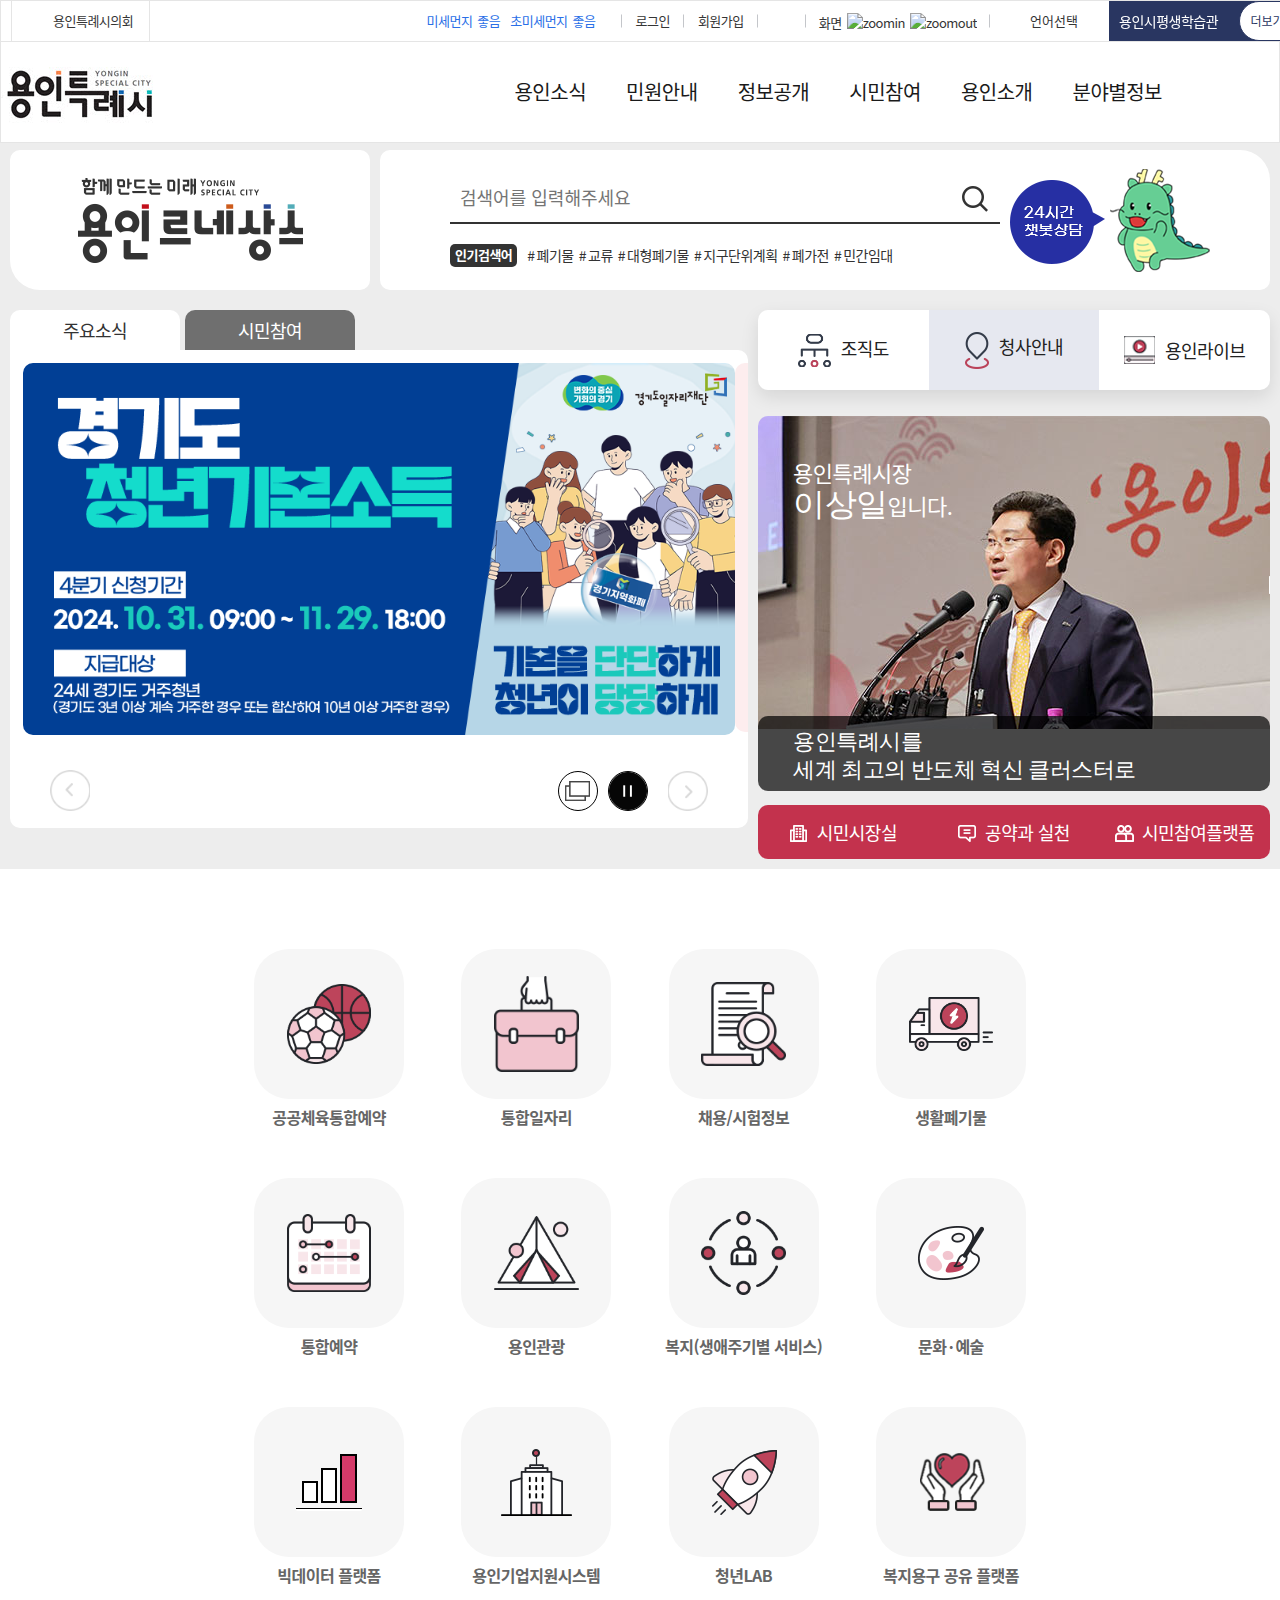
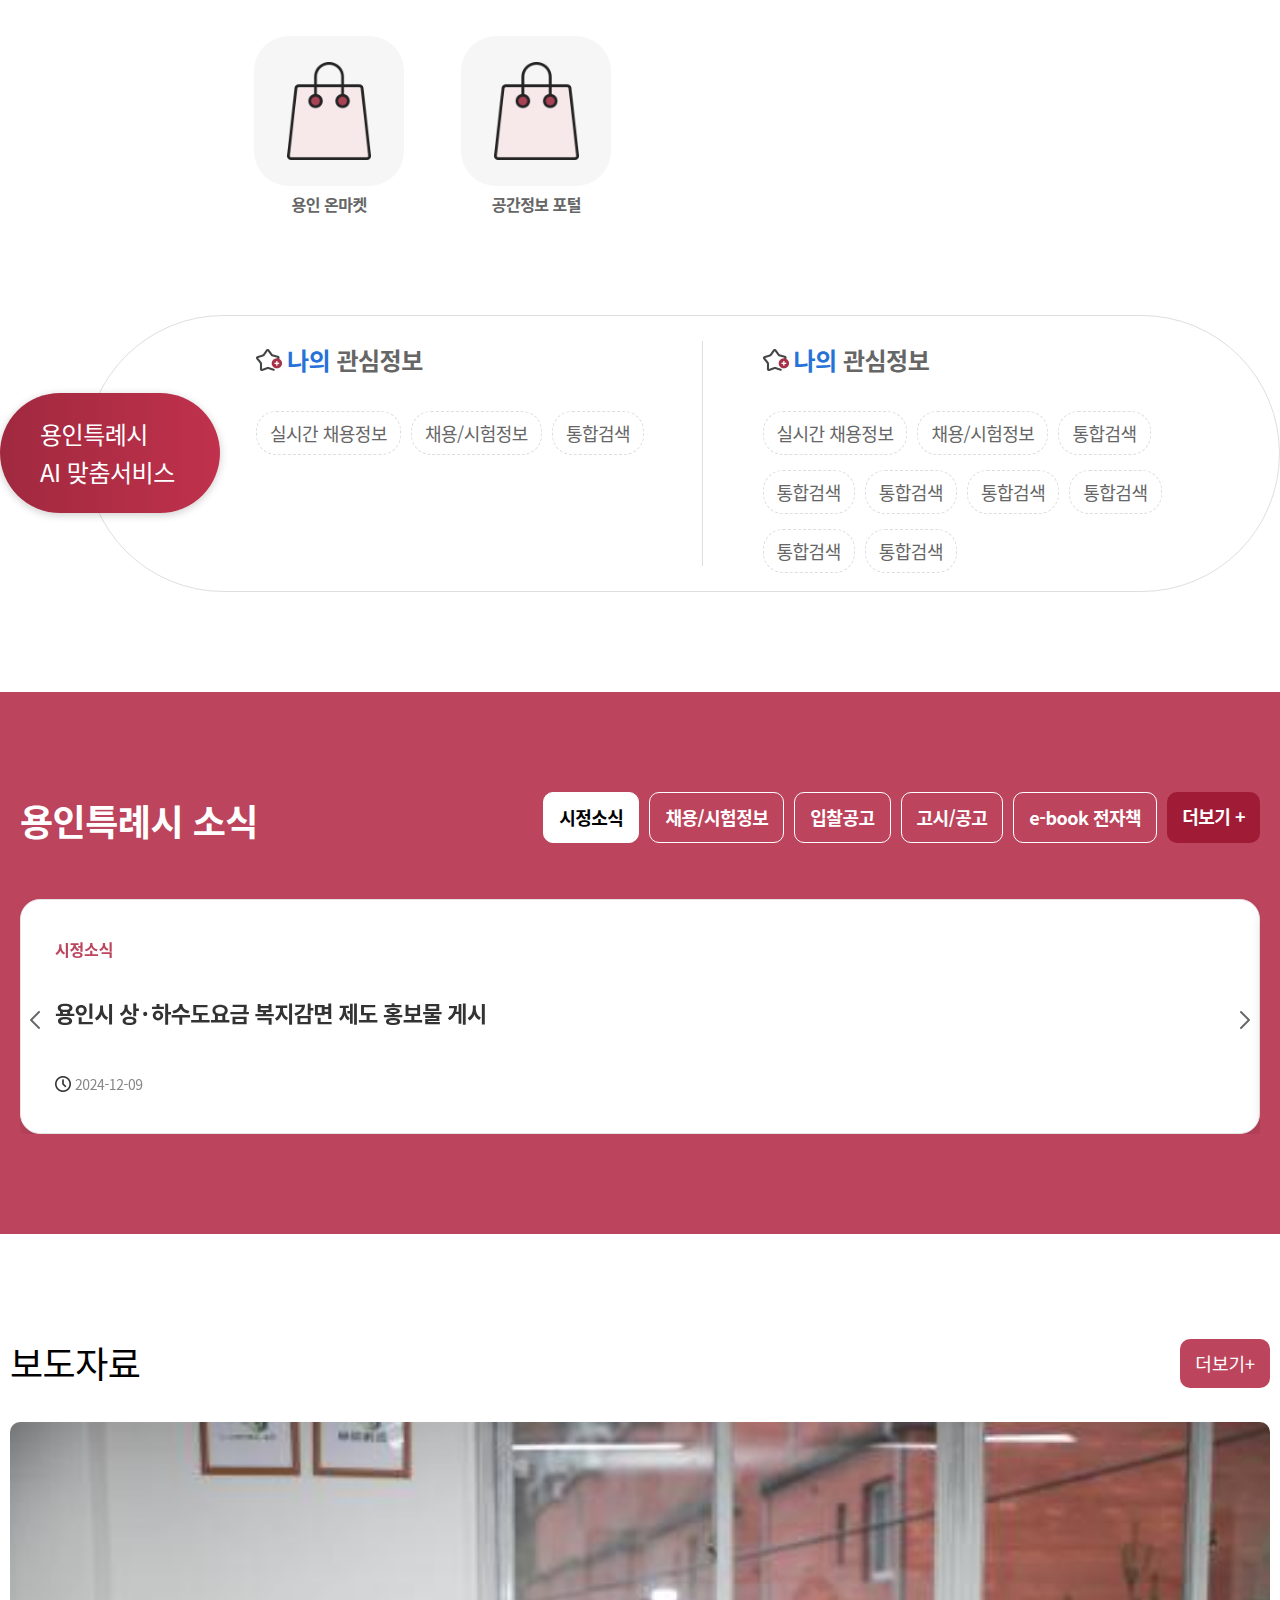
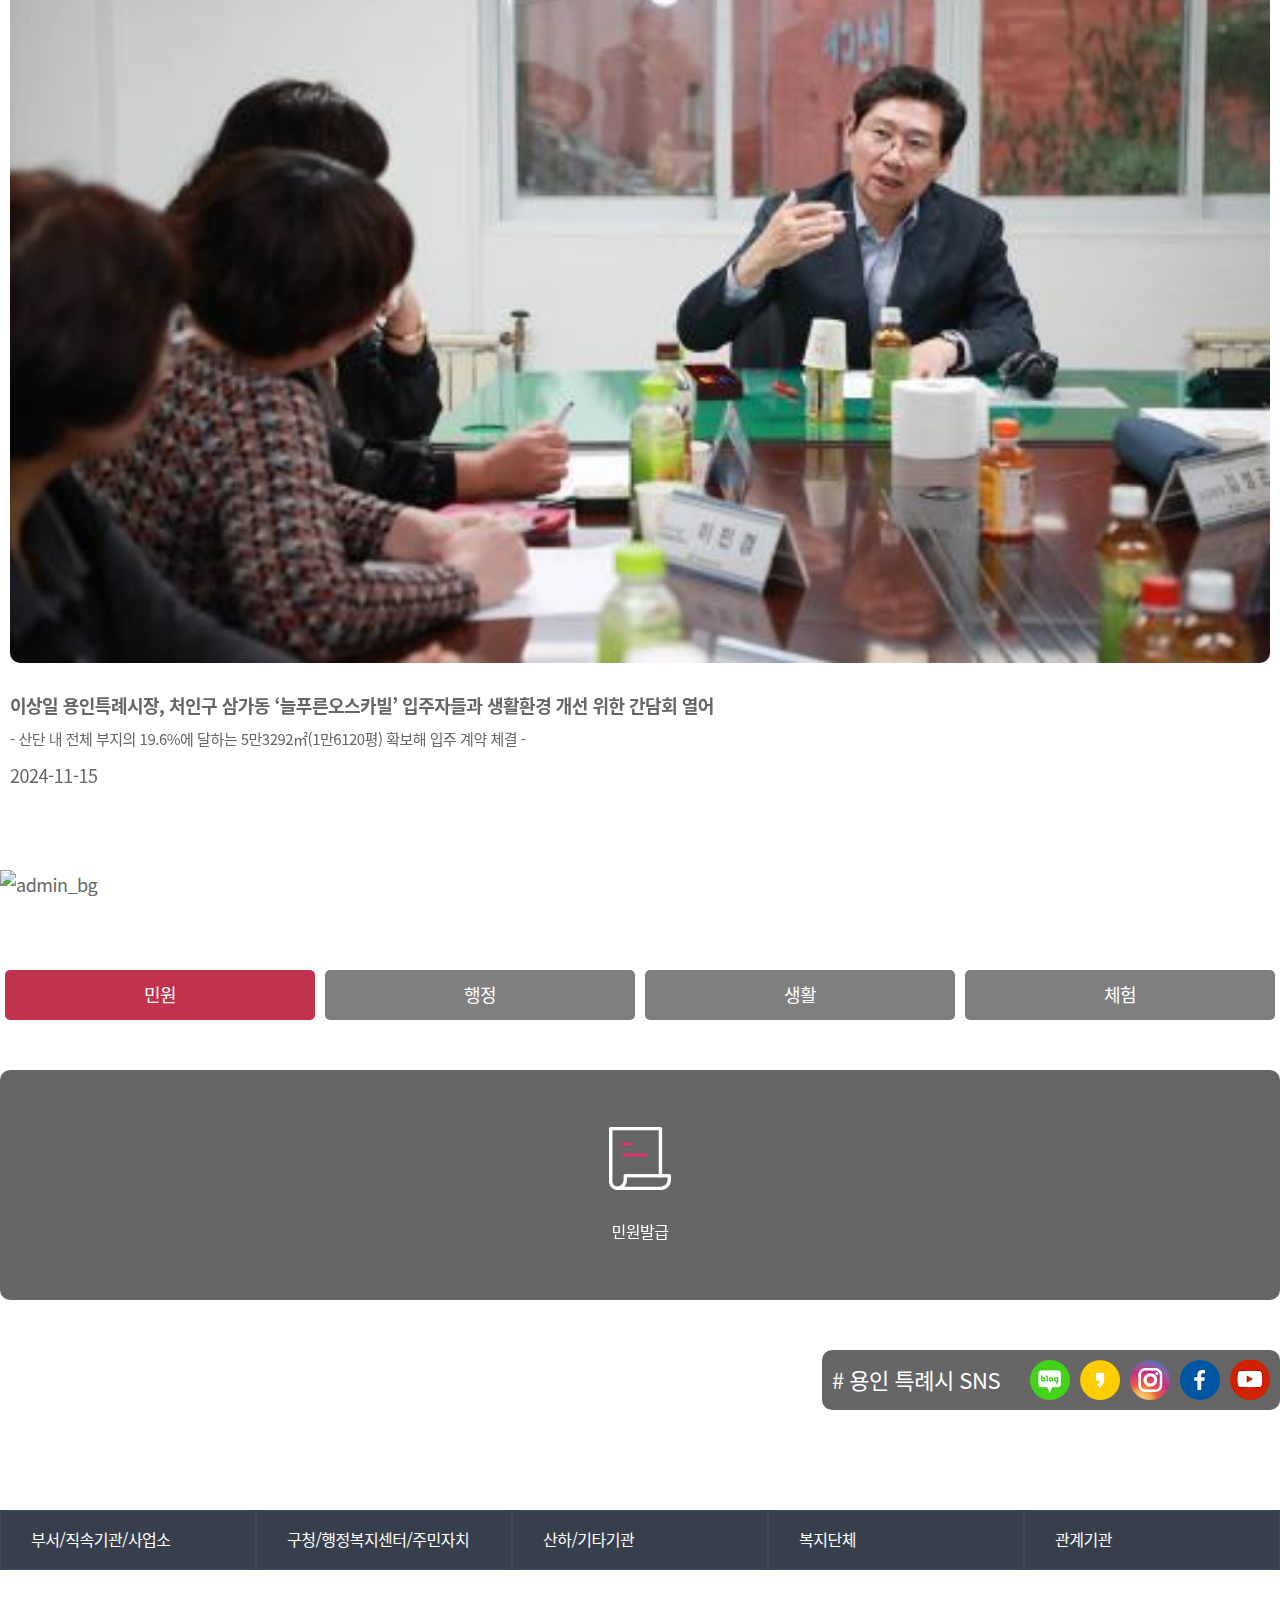
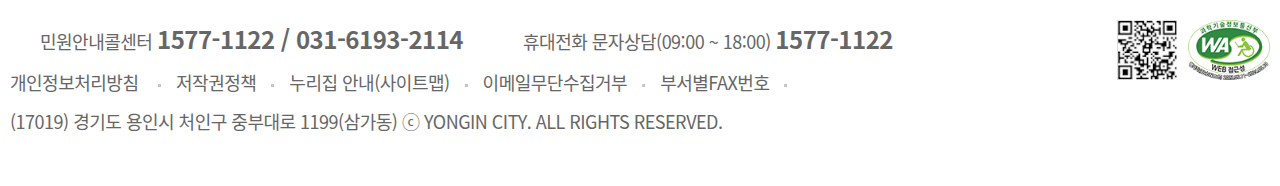
==== index.html @ 9ce993c1 "good" ====
<!DOCTYPE html>
<html lang="ko">

<head>
    <meta charset="UTF-8">
    <meta name="viewport" content="width=device-width, initial-scale=1.0">
    <title>용인특례시</title>
    <link rel="icon" href="./favicon.png">
    <link rel="stylesheet" href="./assets/css/main.css">
    <link rel="stylesheet" href="./assets/css/layout.css">
    <!-- swiper -->
    <link rel="stylesheet" href="https://cdn.jsdelivr.net/npm/swiper@11/swiper-bundle.min.css" />
    <script src="https://cdn.jsdelivr.net/npm/swiper@11/swiper-bundle.min.js"></script>
    <!-- gsap -->
    <script src="https://cdn.jsdelivr.net/npm/gsap@3.12.5/dist/gsap.min.js"></script>
    <script src="https://cdn.jsdelivr.net/npm/gsap@3.12.5/dist/ScrollTrigger.min.js"></script>
    <!-- jquery -->
    <script src="https://code.jquery.com/jquery-3.7.1.min.js"
        integrity="sha256-/JqT3SQfawRcv/BIHPThkBvs0OEvtFFmqPF/lYI/Cxo=" crossorigin="anonymous"></script>
    <!-- lenis -->
    <script src="https://unpkg.com/lenis@1.1.14/dist/lenis.min.js"></script>
    <script src="https://cdn.jsdelivr.net/npm/gsap@3.12.5/dist/ScrollToPlugin.min.js"></script>
    <script src="./index.js" defer></script>
</head>

<body>

    <aside class="side-block">
        <span class="blind">앙쪽 사이드 fixed content</span>
        <div class="side-content">
            <div class="side-left-block">
                <ul class="side-navi-list">
                    <li class="side-navi-item on" id="main"> <a href="#">메인</a></li>
                    <li class="side-navi-item" id="news"> <a href="#">소식</a></li>
                    <li class="side-navi-item" id="admin"> <a href="#">행정</a></li>
                </ul>
            </div>
            <div class="side-right-block">
                <ul class="side-passport-block">
                    <li>
                        <div class="top">
                            <strong>여권발급</strong>
                            <h2>대기현황</h2>
                            <a href="#">새로고침</a>
                        </div>
                        <div class="bot">
                            <h2>신청 대기인원</h2>
                            <p class="blue">5</p>
                        </div>
                    </li>
                    <li>
                        <h2>찾기 대기인원</h2>
                        <p class="red">0</p>
                    </li>
                </ul>
                <div class="side-gym-block">
                    <h2><span>공공체육시설</span><br>통합예약시스템</h2>
                    <a href="#">바로가기</a>
                </div>
            </div>
        </div>
    </aside>

    <header class="header">
        <div class="header__inner">
            <div class="header__top">
                <div class="header__top__inner">
                    <div class="site">
                        <a href="#" class="site__link">용인특례시의회</a>
                    </div>
                    <div class="header__top--util">
                        <div class="weather-area">
                            <a href="#" class="weather-area__btn">
                                미세먼지<span class="weather-area__btn--good">좋음</span>
                                초미세먼지<span class="weather-area__btn--good">좋음</span>
                            </a>
                        </div>
                        <div class="login-area">
                            <ul class="login-area__list">
                                <li class="login-area__item">
                                    <a href="#" title="로그인 화면 이동">로그인</a>
                                </li>
                                <li class="login-area__item">
                                    <a href="#" title="회원가입 화면 이동">회원가입</a>
                                </li>
                            </ul>
                        </div>
                        <div class="print__btn">
                            <a href="#" title="프린트하기" class="print__btn__icon">
                                <span class="blind">프린트하기</span>
                            </a>
                        </div>
                        <div class="magnify">
                            <ul class="magnify__list">
                                <li class="magnify__item">
                                    <a href="#">화면</a>
                                </li>
                                <li class="magnify__item">
                                    <a href="#" class="zoomin">
                                        <img class="zoomin__img"
                                            src="https://www.yongin.go.kr/resources/user/main/img/layout/txt_plus_icon.png"
                                            alt="zoomin">
                                    </a>
                                </li>
                                <li class="magnify__item">
                                    <a href="#" class="zoomout">
                                        <img class="zoomout__img"
                                            src="https://www.yongin.go.kr/resources/user/main/img/layout/txt_minus_icon.png"
                                            alt="zoomout">
                                    </a>
                                </li>
                            </ul>
                        </div>
                        <div class="language">
                            <button class="lang__btn">언어선택</button>
                            <div class="lang__dropdown">
                                <ul class="lang__list">
                                    <li class="lang__item">
                                        <a class="lang__item--link" href="#">한국어</a>
                                    </li>
                                    <li class="lang__item">
                                        <a class="lang__item--link" href="#">English</a>
                                    </li>
                                    <li class="lang__item">
                                        <a class="lang__item--link" href="#">中國語</a>
                                    </li>
                                    <li class="lang__item">
                                        <a class="lang__item--link" href="#">日本語</a>
                                    </li>
                                    <li class="lang__item">
                                        <a class="lang__item--link" href="#">그 외 언어</a>
                                    </li>
                                </ul>
                                <button class="close"> 언어선택 닫기 </button>
                            </div>
                        </div>
                        <div class="familyPop__btn">
                            <div class="familyPop__swiper swiper">
                                <ul class="familyPop__list swiper-wrapper">
                                    <li class="familyPop__item swiper-slide">
                                        <a class="familyPop__item--link" href="#">용인시평생학습관</a>
                                    </li>
                                    <li class="familyPop__item swiper-slide">
                                        <a class="familyPop__item--link" href="#">용인시평생학습관</a>
                                    </li>
                                    <li class="familyPop__item swiper-slide">
                                        <a class="familyPop__item--link" href="#">용인시평생학습관</a>
                                    </li>
                                    <li class="familyPop__item swiper-slide">
                                        <a class="familyPop__item--link" href="#">용인시평생학습관</a>
                                    </li>
                                </ul>
                            </div>
                            <button class="more__btn">
                                <a class="more__btn__link" href="#">더보기</a>
                            </button>
                        </div>
                    </div>
                </div>
            </div>

            <div class="header__main">
                <div class="header__logo">
                    <div class="logo">
                        <a href="#" class="logo__link">
                            <h1 class="blind">용인시청 로고</h1>
                            <img class="logo__img" src="./assets/img/header_logo_img.jpg" alt="용인특례시 로고 이미지">
                        </a>
                    </div>
                </div>
                <div class="header__nav">
                    <ul class="header__list">
                        <li class="header__item" data-tab="tab01">
                            <a class="header__item__link" href="#">용인소식</a>
                            <div id="tab01" class="tab__item">
                                <div class="tab__item__inner">
                                    <div class="tab__item__left">
                                        <div class="tab__item__img-block"><img class="tab__item__img"
                                                src="./assets/img/header-tab-img.png" alt="용인소식아이콘">
                                        </div>
                                        <h2>용인소개</h2>
                                        <p>용인의 시정정보와<br>새로운소식</p>
                                    </div>
                                    <div class="tab__item__right">
                                        <ul class="tab__item__list">
                                            <li class="tab__item__item">
                                                <h3 class="tab__item__title">새소식</h3>
                                                <ul class="tab__item__tab-list">
                                                    <li class="tab__item__tab-item">
                                                        <a href="#">시정소식</a>
                                                    </li>
                                                    <li class="tab__item__tab-item">
                                                        <a href="#">도정소식</a>
                                                    </li>
                                                    <li class="tab__item__tab-item">
                                                        <a href="#">언론보도</a>
                                                    </li>
                                                    <li class="tab__item__tab-item">
                                                        <a href="#">문화행사/공연</a>
                                                    </li>
                                                    <li class="tab__item__tab-item">
                                                        <a href="#">채용/시험정보</a>
                                                    </li>
                                                    <li class="tab__item__tab-item">
                                                        <a href="#">코로나19 관련소식</a>
                                                    </li>
                                                    <li class="tab__item__tab-item">
                                                        <a href="#">용인소식지</a>
                                                    </li>
                                                    <li class="tab__item__tab-item">
                                                        <a href="#">스마트반상회</a>
                                                    </li>
                                                    <li class="tab__item__tab-item">
                                                        <a href="#">용인시 e-book</a>
                                                    </li>
                                                    <li class="tab__item__tab-item">
                                                        <a href="#">손바닥소식</a>
                                                    </li>
                                                    <li class="tab__item__tab-item">
                                                        <a href="#">인구정책 브리핑</a>
                                                    </li>
                                                    <li class="tab__item__tab-item">
                                                        <a href="#">직장운동경기부 소식</a>
                                                    </li>

                                                </ul>
                                            </li>
                                            <li class="tab__item__item">
                                                <h3 class="tab__item__title">입법예고/공고</h3>
                                                <ul class="tab__item__tab-list">
                                                    <li class="tab__item__tab-item">
                                                        <a href="#">입법예고</a>
                                                    </li>
                                                    <li class="tab__item__tab-item">
                                                        <a href="#">고시공고</a>
                                                    </li>
                                                </ul>
                                            </li>
                                            <li class="tab__item__item">
                                                <h3 class="tab__item__title">입찰계약정보</h3>
                                                <ul class="tab__item__tab-list">
                                                    <li class="tab__item__tab-item">
                                                        <a href="#">입찰공고용인시</a>
                                                    </li>
                                                    <li class="tab__item__tab-item">
                                                        <a href="#">계약정보공개시스템</a>
                                                    </li>
                                                </ul>
                                            </li>
                                            <li class="tab__item__item">
                                                <h3 class="tab__item__title">용인사진관</h3>
                                                <ul class="tab__item__tab-list">
                                                    <li class="tab__item__tab-item">
                                                        <a href="#">2000년 이전</a>
                                                    </li>
                                                    <li class="tab__item__tab-item">
                                                        <a href="#">2000-2020년</a>
                                                    </li>
                                                    <li class="tab__item__tab-item">
                                                        <a href="#">2021-2023년</a>
                                                    </li>
                                                    <li class="tab__item__tab-item">
                                                        <a href="#">용인의 현재</a>
                                                    </li>
                                                </ul>
                                            </li>
                                        </ul>
                                    </div>
                                </div>
                            </div>
                        </li>
                        <li class="header__item" data-tab="tab02">
                            <a class="header__item__link" href="#">민원안내</a>
                            <div id="tab02" class="tab__item">
                                <div class="tab__item__inner">
                                    <div class="tab__item__left">
                                        <div class="tab__item__img-block"><img class="tab__item__img"
                                                src="./assets/img/header-tab-img.png" alt="용인소식아이콘"></div>
                                        <h2>민원안내</h2>
                                        <p>용인의 시정정보와<br>새로운소식</p>
                                    </div>
                                    <div class="tab__item__right">
                                        <ul class="tab__item__list">
                                            <li class="tab__item__item">
                                                <h3 class="tab__item__title">새소식</h3>
                                                <ul class="tab__item__tab-list">
                                                    <li class="tab__item__tab-item">
                                                        <a href="#">시정소식</a>
                                                    </li>
                                                    <li class="tab__item__tab-item">
                                                        <a href="#">도정소식</a>
                                                    </li>
                                                    <li class="tab__item__tab-item">
                                                        <a href="#">언론보도</a>
                                                    </li>
                                                    <li class="tab__item__tab-item">
                                                        <a href="#">문화행사/공연</a>
                                                    </li>
                                                    <li class="tab__item__tab-item">
                                                        <a href="#">채용/시험정보</a>
                                                    </li>
                                                    <li class="tab__item__tab-item">
                                                        <a href="#">코로나19 관련소식</a>
                                                    </li>
                                                    <li class="tab__item__tab-item">
                                                        <a href="#">용인소식지</a>
                                                    </li>
                                                    <li class="tab__item__tab-item">
                                                        <a href="#">스마트반상회</a>
                                                    </li>
                                                    <li class="tab__item__tab-item">
                                                        <a href="#">용인시 e-book</a>
                                                    </li>
                                                    <li class="tab__item__tab-item">
                                                        <a href="#">손바닥소식</a>
                                                    </li>
                                                    <li class="tab__item__tab-item">
                                                        <a href="#">인구정책 브리핑</a>
                                                    </li>
                                                    <li class="tab__item__tab-item">
                                                        <a href="#">직장운동경기부 소식</a>
                                                    </li>

                                                </ul>
                                            </li>
                                            <li class="tab__item__item">
                                                <h3 class="tab__item__title">입법예고/공고</h3>
                                                <ul class="tab__item__tab-list">
                                                    <li class="tab__item__tab-item">
                                                        <a href="#">입법예고</a>
                                                    </li>
                                                    <li class="tab__item__tab-item">
                                                        <a href="#">고시공고</a>
                                                    </li>
                                                </ul>
                                            </li>
                                            <li class="tab__item__item">
                                                <h3 class="tab__item__title">입찰계약정보</h3>
                                                <ul class="tab__item__tab-list">
                                                    <li class="tab__item__tab-item">
                                                        <a href="#">입찰공고용인시</a>
                                                    </li>
                                                    <li class="tab__item__tab-item">
                                                        <a href="#">계약정보공개시스템</a>
                                                    </li>
                                                </ul>
                                            </li>
                                            <li class="tab__item__item">
                                                <h3 class="tab__item__title">용인사진관</h3>
                                                <ul class="tab__item__tab-list">
                                                    <li class="tab__item__tab-item">
                                                        <a href="#">2000년 이전</a>
                                                    </li>
                                                    <li class="tab__item__tab-item">
                                                        <a href="#">2000-2020년</a>
                                                    </li>
                                                    <li class="tab__item__tab-item">
                                                        <a href="#">2021-2023년</a>
                                                    </li>
                                                    <li class="tab__item__tab-item">
                                                        <a href="#">용인의 현재</a>
                                                    </li>
                                                </ul>
                                            </li>
                                        </ul>
                                    </div>
                                </div>
                            </div>
                        </li>
                        <li class="header__item" data-tab="tab03">
                            <a class="header__item__link" href="#">정보공개</a>
                            <div id="tab03" class="tab__item">
                                <div class="tab__item__inner">
                                    <div class="tab__item__left">
                                        <div class="tab__item__img-block"><img class="tab__item__img"
                                                src="./assets/img/header-tab-img.png" alt="용인소식아이콘"></div>
                                        <h2>정보공개</h2>
                                        <p>용인의 시정정보와<br>새로운소식</p>
                                    </div>
                                    <div class="tab__item__right">
                                        <ul class="tab__item__list">
                                            <li class="tab__item__item">
                                                <h3 class="tab__item__title">새소식</h3>
                                                <ul class="tab__item__tab-list">
                                                    <li class="tab__item__tab-item">
                                                        <a href="#">시정소식</a>
                                                    </li>
                                                    <li class="tab__item__tab-item">
                                                        <a href="#">도정소식</a>
                                                    </li>
                                                    <li class="tab__item__tab-item">
                                                        <a href="#">언론보도</a>
                                                    </li>
                                                    <li class="tab__item__tab-item">
                                                        <a href="#">문화행사/공연</a>
                                                    </li>
                                                    <li class="tab__item__tab-item">
                                                        <a href="#">채용/시험정보</a>
                                                    </li>
                                                    <li class="tab__item__tab-item">
                                                        <a href="#">코로나19 관련소식</a>
                                                    </li>
                                                    <li class="tab__item__tab-item">
                                                        <a href="#">용인소식지</a>
                                                    </li>
                                                    <li class="tab__item__tab-item">
                                                        <a href="#">스마트반상회</a>
                                                    </li>
                                                    <li class="tab__item__tab-item">
                                                        <a href="#">용인시 e-book</a>
                                                    </li>
                                                    <li class="tab__item__tab-item">
                                                        <a href="#">손바닥소식</a>
                                                    </li>
                                                    <li class="tab__item__tab-item">
                                                        <a href="#">인구정책 브리핑</a>
                                                    </li>
                                                    <li class="tab__item__tab-item">
                                                        <a href="#">직장운동경기부 소식</a>
                                                    </li>
                                                </ul>
                                            </li>
                                            <li class="tab__item__item">
                                                <h3 class="tab__item__title">입법예고/공고</h3>
                                                <ul class="tab__item__tab-list">
                                                    <li class="tab__item__tab-item">
                                                        <a href="#">입법예고</a>
                                                    </li>
                                                    <li class="tab__item__tab-item">
                                                        <a href="#">고시공고</a>
                                                    </li>
                                                </ul>
                                            </li>
                                            <li class="tab__item__item">
                                                <h3 class="tab__item__title">입찰계약정보</h3>
                                                <ul class="tab__item__tab-list">
                                                    <li class="tab__item__tab-item">
                                                        <a href="#">입찰공고용인시</a>
                                                    </li>
                                                    <li class="tab__item__tab-item">
                                                        <a href="#">계약정보공개시스템</a>
                                                    </li>
                                                </ul>
                                            </li>
                                            <li class="tab__item__item">
                                                <h3 class="tab__item__title">용인사진관</h3>
                                                <ul class="tab__item__tab-list">
                                                    <li class="tab__item__tab-item">
                                                        <a href="#">2000년 이전</a>
                                                    </li>
                                                    <li class="tab__item__tab-item">
                                                        <a href="#">2000-2020년</a>
                                                    </li>
                                                    <li class="tab__item__tab-item">
                                                        <a href="#">2021-2023년</a>
                                                    </li>
                                                    <li class="tab__item__tab-item">
                                                        <a href="#">용인의 현재</a>
                                                    </li>
                                                </ul>
                                            </li>
                                        </ul>
                                    </div>
                                </div>
                            </div>
                        </li>
                        <li class="header__item" data-tab="tab04">
                            <a class="header__item__link" href="#">시민참여</a>
                            <div id="tab04" class="tab__item">
                                <div class="tab__item__inner">
                                    <div class="tab__item__left">
                                        <div class="tab__item__img-block"><img class="tab__item__img"
                                                src="./assets/img/header-tab-img.png" alt="용인소식아이콘"></div>
                                        <h2>시민참여</h2>
                                        <p>용인의 시정정보와<br>새로운소식</p>
                                    </div>
                                    <div class="tab__item__right">
                                        <ul class="tab__item__list">
                                            <li class="tab__item__item">
                                                <h3 class="tab__item__title">새소식</h3>
                                                <ul class="tab__item__tab-list">
                                                    <li class="tab__item__tab-item">
                                                        <a href="#">시정소식</a>
                                                    </li>
                                                    <li class="tab__item__tab-item">
                                                        <a href="#">도정소식</a>
                                                    </li>
                                                    <li class="tab__item__tab-item">
                                                        <a href="#">언론보도</a>
                                                    </li>
                                                    <li class="tab__item__tab-item">
                                                        <a href="#">문화행사/공연</a>
                                                    </li>
                                                    <li class="tab__item__tab-item">
                                                        <a href="#">채용/시험정보</a>
                                                    </li>
                                                    <li class="tab__item__tab-item">
                                                        <a href="#">코로나19 관련소식</a>
                                                    </li>
                                                    <li class="tab__item__tab-item">
                                                        <a href="#">용인소식지</a>
                                                    </li>
                                                    <li class="tab__item__tab-item">
                                                        <a href="#">스마트반상회</a>
                                                    </li>
                                                    <li class="tab__item__tab-item">
                                                        <a href="#">용인시 e-book</a>
                                                    </li>
                                                    <li class="tab__item__tab-item">
                                                        <a href="#">손바닥소식</a>
                                                    </li>
                                                    <li class="tab__item__tab-item">
                                                        <a href="#">인구정책 브리핑</a>
                                                    </li>
                                                    <li class="tab__item__tab-item">
                                                        <a href="#">직장운동경기부 소식</a>
                                                    </li>
                                                </ul>
                                            </li>
                                            <li class="tab__item__item">
                                                <h3 class="tab__item__title">입법예고/공고</h3>
                                                <ul class="tab__item__tab-list">
                                                    <li class="tab__item__tab-item">
                                                        <a href="#">입법예고</a>
                                                    </li>
                                                    <li class="tab__item__tab-item">
                                                        <a href="#">고시공고</a>
                                                    </li>
                                                </ul>
                                            </li>
                                            <li class="tab__item__item">
                                                <h3 class="tab__item__title">입찰계약정보</h3>
                                                <ul class="tab__item__tab-list">
                                                    <li class="tab__item__tab-item">
                                                        <a href="#">입찰공고용인시</a>
                                                    </li>
                                                    <li class="tab__item__tab-item">
                                                        <a href="#">계약정보공개시스템</a>
                                                    </li>
                                                </ul>
                                            </li>
                                            <li class="tab__item__item">
                                                <h3 class="tab__item__title">용인사진관</h3>
                                                <ul class="tab__item__tab-list">
                                                    <li class="tab__item__tab-item">
                                                        <a href="#">2000년 이전</a>
                                                    </li>
                                                    <li class="tab__item__tab-item">
                                                        <a href="#">2000-2020년</a>
                                                    </li>
                                                    <li class="tab__item__tab-item">
                                                        <a href="#">2021-2023년</a>
                                                    </li>
                                                    <li class="tab__item__tab-item">
                                                        <a href="#">용인의 현재</a>
                                                    </li>
                                                </ul>
                                            </li>
                                        </ul>
                                    </div>
                                </div>
                            </div>
                        </li>
                        <li class="header__item" data-tab="tab05">
                            <a class="header__item__link" href="#">용인소개</a>
                            <div id="tab05" class="tab__item">
                                <div class="tab__item__inner">
                                    <div class="tab__item__left">
                                        <div class="tab__item__img-block"><img class="tab__item__img"
                                                src="./assets/img/header-tab-img.png" alt="용인소식아이콘"></div>
                                        <h2>용인소개</h2>
                                        <p>용인의 시정정보와<br>새로운소식</p>
                                    </div>
                                    <div class="tab__item__right">
                                        <ul class="tab__item__list">
                                            <li class="tab__item__item">
                                                <h3 class="tab__item__title">새소식</h3>
                                                <ul class="tab__item__tab-list">
                                                    <li class="tab__item__tab-item">
                                                        <a href="#">시정소식</a>
                                                    </li>
                                                    <li class="tab__item__tab-item">
                                                        <a href="#">도정소식</a>
                                                    </li>
                                                    <li class="tab__item__tab-item">
                                                        <a href="#">언론보도</a>
                                                    </li>
                                                    <li class="tab__item__tab-item">
                                                        <a href="#">문화행사/공연</a>
                                                    </li>
                                                    <li class="tab__item__tab-item">
                                                        <a href="#">채용/시험정보</a>
                                                    </li>
                                                    <li class="tab__item__tab-item">
                                                        <a href="#">코로나19 관련소식</a>
                                                    </li>
                                                    <li class="tab__item__tab-item">
                                                        <a href="#">용인소식지</a>
                                                    </li>
                                                    <li class="tab__item__tab-item">
                                                        <a href="#">스마트반상회</a>
                                                    </li>
                                                    <li class="tab__item__tab-item">
                                                        <a href="#">용인시 e-book</a>
                                                    </li>
                                                    <li class="tab__item__tab-item">
                                                        <a href="#">손바닥소식</a>
                                                    </li>
                                                    <li class="tab__item__tab-item">
                                                        <a href="#">인구정책 브리핑</a>
                                                    </li>
                                                    <li class="tab__item__tab-item">
                                                        <a href="#">직장운동경기부 소식</a>
                                                    </li>
                                                </ul>
                                            </li>
                                            <li class="tab__item__item">
                                                <h3 class="tab__item__title">입법예고/공고</h3>
                                                <ul class="tab__item__tab-list">
                                                    <li class="tab__item__tab-item">
                                                        <a href="#">입법예고</a>
                                                    </li>
                                                    <li class="tab__item__tab-item">
                                                        <a href="#">고시공고</a>
                                                    </li>
                                                </ul>
                                            </li>
                                            <li class="tab__item__item">
                                                <h3 class="tab__item__title">입찰계약정보</h3>
                                                <ul class="tab__item__tab-list">
                                                    <li class="tab__item__tab-item">
                                                        <a href="#">입찰공고용인시</a>
                                                    </li>
                                                    <li class="tab__item__tab-item">
                                                        <a href="#">계약정보공개시스템</a>
                                                    </li>
                                                </ul>
                                            </li>
                                            <li class="tab__item__item">
                                                <h3 class="tab__item__title">용인사진관</h3>
                                                <ul class="tab__item__tab-list">
                                                    <li class="tab__item__tab-item">
                                                        <a href="#">2000년 이전</a>
                                                    </li>
                                                    <li class="tab__item__tab-item">
                                                        <a href="#">2000-2020년</a>
                                                    </li>
                                                    <li class="tab__item__tab-item">
                                                        <a href="#">2021-2023년</a>
                                                    </li>
                                                    <li class="tab__item__tab-item">
                                                        <a href="#">용인의 현재</a>
                                                    </li>
                                                </ul>
                                            </li>
                                        </ul>
                                    </div>
                                </div>
                            </div>
                        </li>
                        <li class="header__item" data-tab="tab06">
                            <a class="header__item__link" href="#">분야별정보</a>
                            <div id="tab06" class="tab__item">
                                <div class="tab__item__inner">
                                    <div class="tab__item__left">
                                        <div class="tab__item__img-block"><img class="tab__item__img"
                                                src="./assets/img/header-tab-img.png" alt="용인소식아이콘"></div>
                                        <h2>분야별정보</h2>
                                        <p>용인의 시정정보와<br>새로운소식</p>
                                    </div>
                                    <div class="tab__item__right">
                                        <ul class="tab__item__list">
                                            <li class="tab__item__item">
                                                <h3 class="tab__item__title">새소식</h3>
                                                <ul class="tab__item__tab-list">
                                                    <li class="tab__item__tab-item">
                                                        <a href="#">시정소식</a>
                                                    </li>
                                                    <li class="tab__item__tab-item">
                                                        <a href="#">도정소식</a>
                                                    </li>
                                                    <li class="tab__item__tab-item">
                                                        <a href="#">언론보도</a>
                                                    </li>
                                                    <li class="tab__item__tab-item">
                                                        <a href="#">문화행사/공연</a>
                                                    </li>
                                                    <li class="tab__item__tab-item">
                                                        <a href="#">채용/시험정보</a>
                                                    </li>
                                                    <li class="tab__item__tab-item">
                                                        <a href="#">코로나19 관련소식</a>
                                                    </li>
                                                    <li class="tab__item__tab-item">
                                                        <a href="#">용인소식지</a>
                                                    </li>
                                                    <li class="tab__item__tab-item">
                                                        <a href="#">스마트반상회</a>
                                                    </li>
                                                    <li class="tab__item__tab-item">
                                                        <a href="#">용인시 e-book</a>
                                                    </li>
                                                    <li class="tab__item__tab-item">
                                                        <a href="#">손바닥소식</a>
                                                    </li>
                                                    <li class="tab__item__tab-item">
                                                        <a href="#">인구정책 브리핑</a>
                                                    </li>
                                                    <li class="tab__item__tab-item">
                                                        <a href="#">직장운동경기부 소식</a>
                                                    </li>

                                                </ul>
                                            </li>
                                            <li class="tab__item__item">
                                                <h3 class="tab__item__title">입법예고/공고</h3>
                                                <ul class="tab__item__tab-list">
                                                    <li class="tab__item__tab-item">
                                                        <a href="#">입법예고</a>
                                                    </li>
                                                    <li class="tab__item__tab-item">
                                                        <a href="#">고시공고</a>
                                                    </li>
                                                </ul>
                                            </li>
                                            <li class="tab__item__item">
                                                <h3 class="tab__item__title">입찰계약정보</h3>
                                                <ul class="tab__item__tab-list">
                                                    <li class="tab__item__tab-item">
                                                        <a href="#">입찰공고용인시</a>
                                                    </li>
                                                    <li class="tab__item__tab-item">
                                                        <a href="#">계약정보공개시스템</a>
                                                    </li>
                                                </ul>
                                            </li>
                                            <li class="tab__item__item">
                                                <h3 class="tab__item__title">용인사진관</h3>
                                                <ul class="tab__item__tab-list">
                                                    <li class="tab__item__tab-item">
                                                        <a href="#">2000년 이전</a>
                                                    </li>
                                                    <li class="tab__item__tab-item">
                                                        <a href="#">2000-2020년</a>
                                                    </li>
                                                    <li class="tab__item__tab-item">
                                                        <a href="#">2021-2023년</a>
                                                    </li>
                                                    <li class="tab__item__tab-item">
                                                        <a href="#">용인의 현재</a>
                                                    </li>
                                                </ul>
                                            </li>
                                        </ul>
                                    </div>
                                </div>
                            </div>
                        </li>
                    </ul>
                    <div class="header__form">
                        <button class="search__icon">
                            <span class="blind">검색 아이콘</span>
                        </button>
                        <button class="menu__icon">
                            <span class="blind">매뉴 아이콘</span>
                        </button>
                    </div>
                </div>
            </div>
        </div>
    </header>

    <main>
        <div class="container">
            <div class="dimmed"></div>
            <section class="sec-main">
                <div class="main__inner">
                    <div class="contentSearch-group">
                        <span class="blind">검색창</span>
                        <div class="yongin-banner">
                            <div class="front-card">
                                <a class="yongin-banner-link" href="#">
                                    <img src="./assets/img/logo_img.png" alt="용인시 배너">
                                </a>
                            </div>
                            <div class="back-card">
                                <a class="yongin-banner-link" href="#">
                                    <h5>용인르네상스 의미</h5>
                                    <p>
                                        시민과 함께 지혜를 모아 시의 발전과<br>
                                        모든 분야의 질적 변화와 양적 성장을<br> 통해
                                        시민 삶의 질을 업그레이드하겠다는<br>
                                        미래 비전입니다
                                    </p>
                                </a>
                            </div>
                        </div>
                        <div class="search-block">
                            <div class="search-left-block">
                                <form class="search-form" method="">
                                    <span class="blind">검색창</span>
                                    <input class="search-input" placeholder="검색어를 입력해주세요"></input>
                                    <button class="btn-search">
                                        <img src="./assets/icon/search-ic.png" alt="검색아이콘">
                                    </button>
                                </form>
                                <div class="hottag-block">
                                    <div class="hot-keyword">
                                        <h3>인기검색어</h3>
                                    </div>
                                    <ul class="hottag-list">
                                        <li class="hottag-item">폐기물</li>
                                        <li class="hottag-item">교류</li>
                                        <li class="hottag-item">대형폐기물</li>
                                        <li class="hottag-item">지구단위계획</li>
                                        <li class="hottag-item">폐가전</li>
                                        <li class="hottag-item">민간임대</li>
                                    </ul>
                                </div>
                            </div>
                            <div class="chatbot-area">
                                <a href="#"> <img src="./assets/img/chatbot_img.png" alt="실시간 챗봇 이미지"> </a>
                            </div>
                        </div>
                    </div>
                    <div class="contentBanner-group">
                        <div class="swiper-area">
                            <nav class="swiper-tab-block">
                                <div class="visual-tab on" data-tab="tab01">
                                    <h3>주요소식</h3>
                                </div>
                                <div class="visual-tab" data-tab="tab02">
                                    <h3>시민참여</h3>
                                </div>
                            </nav>
                            <div class="visual-swiper swiper">
                                <ul class="swiper-wrapper">
                                    <li class="swiper-slide">
                                        <img src="./assets/img/swiper_img01.png" alt>
                                    </li>
                                    <li class="swiper-slide">
                                        <img src="./assets/img/swiper_img02.jpg" alt>
                                    </li>
                                    <li class="swiper-slide">
                                        <img src="./assets/img/swiper_img03.jpg" alt>
                                    </li>
                                </ul>
                            </div>
                            <div class="swiper-ctrl-block">
                                <div class="swiper-pagination"></div>
                                <div class="visual-btn prev swiper-button-prev">
                                    <span class="blind">prev</span>
                                    <img src="./assets/icon/prev_btn-ic.png" alt="이전">
                                </div>
                                <div class="visual-btn next swiper-button-next">
                                    <span class="blind">next</span>
                                    <img src="./assets/icon/prev_btn-ic.png" alt="다음">
                                </div>
                                <button class="swiper-play-pause">
                                    <img class="play-ic" src="./assets/icon/play_ic.png" alt="시작">
                                    <img class="pause-ic" src="./assets/icon/pause_ic.png" alt="정지">
                                    <span class="blind">Pause</span>
                                </button>
                                <button class="visual-btn btn-tooltip">
                                    <span class="blind">tooltip</span>
                                    <img src="./assets/icon/tooltip_ic.png" alt="tooltip-ic">
                                </button>
                            </div>
                        </div>
                        <div class="mayor-area">
                            <div class="mayor-top-block">
                                <ul class="mayor-top-list">
                                    <li class="mayor-top-item">
                                        <a href="#"><i class="ico ic-organ"></i>조직도</a>
                                    </li>
                                    <li class="mayor-top-item">
                                        <a href="#"><i class="ico ico-office"></i>청사안내</a>
                                    </li>
                                    <li class="mayor-top-item">
                                        <a href="#"><i class="ico ico-live"></i>용인라이브</a>
                                    </li>
                                </ul>
                            </div>
                            <div class="mayor-mid-block">
                                <img src="./assets/img/mayor_img.jpg" alt>
                                <h3 class="section-title">
                                    <span>용인특례시장</span>
                                    <span><strong>이상일</strong>입니다.</span>
                                </h3>
                                <span class="mayor-mid-subtitle"> 용인특례시를 <br> 세계 최고의 반도체 혁신 클러스터로 </span>
                            </div>
                            <div class="mayor-bot-block">
                                <ul class="mayor-bot-list">
                                    <li class="mayor-bot-item">
                                        <a href="#">시민시장실</a>
                                    </li>
                                    <li class="mayor-bot-item">
                                        <a href="#">공약과 실천</a>
                                    </li>
                                    <li class="mayor-bot-item">
                                        <a href="#">시민참여플랫폼</a>
                                    </li>
                                </ul>
                            </div>

                        </div>
                    </div>
                </div>

            </section>
            <section class="sec-service">
                <div class="service-inner">
                    <ul class="service-list">
                        <li class="service-item">
                            <a class="service-item-link" href="#">
                                <div class="service-icon-block">
                                    <img src="./assets/icon/service-item_img01.png" alt="service01">
                                </div>
                                <h3 class="service-text">공공체육통합예약</h3>
                            </a>
                        </li>
                        <li class="service-item">
                            <a class="service-item-link" href="#">
                                <div class="service-icon-block">
                                    <img src="./assets/icon/service-item_img02.png" alt="service02">
                                </div>
                                <h3 class="service-text">통합일자리</h3>
                            </a>
                        </li>
                        <li class="service-item">
                            <a class="service-item-link" href="#">
                                <div class="service-icon-block">
                                    <img src="./assets/icon/service-item_img03.png" alt="service03">
                                </div>
                                <h3 class="service-text">채용/시험정보</h3>
                            </a>
                        </li>
                        <li class="service-item">
                            <a class="service-item-link" href="#">
                                <div class="service-icon-block">
                                    <img src="./assets/icon/service-item_img04.png" alt="service04">
                                </div>
                                <h3 class="service-text">생활폐기물</h3>
                            </a>
                        </li>
                        <li class="service-item">
                            <a class="service-item-link" href="#">
                                <div class="service-icon-block">
                                    <img src="./assets/icon/service-item_img05.png" alt="service01">
                                </div>
                                <h3 class="service-text">통합예약</h3>
                            </a>
                        </li>
                        <li class="service-item">
                            <a class="service-item-link" href="#">
                                <div class="service-icon-block">
                                    <img src="./assets/icon/service-item_img06.png" alt="service01">
                                </div>
                                <h3 class="service-text">용인관광</h3>
                            </a>
                        </li>
                        <li class="service-item">
                            <a class="service-item-link" href="#">
                                <div class="service-icon-block">
                                    <img src="./assets/icon/service-item_img07.png" alt="service01">
                                </div>
                                <h3 class="service-text">복지(생애주기별 서비스)</h3>
                            </a>
                        </li>
                        <li class="service-item">
                            <a class="service-item-link" href="#">
                                <div class="service-icon-block">
                                    <img src="./assets/icon/service-item_img08.png" alt="service01">
                                </div>
                                <h3 class="service-text">문화·예술</h3>
                            </a>
                        </li>
                        <li class="service-item">
                            <a class="service-item-link" href="#">
                                <div class="service-icon-block">
                                    <img src="./assets/icon/service-item_img09.png" alt="service01">
                                </div>
                                <h3 class="service-text">빅데이터 플랫폼</h3>
                            </a>
                        </li>
                        <li class="service-item">
                            <a class="service-item-link" href="#">
                                <div class="service-icon-block">
                                    <img src="./assets/icon/service-item_img10.png" alt="service01">
                                </div>
                                <h3 class="service-text">용인기업지원시스템</h3>
                            </a>
                        </li>
                        <li class="service-item">
                            <a class="service-item-link" href="#">
                                <div class="service-icon-block">
                                    <img src="./assets/icon/service-item_img11.png" alt="service01">
                                </div>
                                <h3 class="service-text">청년LAB</h3>
                            </a>
                        </li>
                        <li class="service-item">
                            <a class="service-item-link" href="#">
                                <div class="service-icon-block">
                                    <img src="./assets/icon/service-item_img12.png" alt="service01">
                                </div>
                                <h3 class="service-text">복지용구 공유 플랫폼</h3>
                            </a>
                        </li>
                        <li class="service-item">
                            <a class="service-item-link" href="#">
                                <div class="service-icon-block">
                                    <img src="./assets/icon/service-item_img13.png" alt="service01">
                                </div>
                                <h3 class="service-text">용인 온마켓</h3>
                            </a>
                        </li>
                        <li class="service-item">
                            <a class="service-item-link" href="#">
                                <div class="service-icon-block">
                                    <img src="./assets/icon/service-item_img14.png" alt="service01">
                                </div>
                                <h3 class="service-text">공간정보 포털</h3>
                            </a>
                        </li>
                    </ul>
                    <div class="ai-area">
                        <div class="ai-inner">
                            <h3 class="ai-title-block"> 용인특례시<br> AI 맞춤서비스 </h3>
                            <div class="ai-mygroup-block">
                                <div class="ai-mygroup-content">
                                    <div class="ai-group-title">
                                        <h3><span class="blue">나의</span> 관심정보</h3>
                                    </div>
                                    <ul class="ai-tag-list">
                                        <li class="ai-tag-item">
                                            <a class="ai-tag-item-link" href="#">실시간 채용정보</a>
                                        </li>
                                        <li class="ai-tag-item">
                                            <a class="ai-tag-item-link" href="#">채용/시험정보</a>
                                        </li>
                                        <li class="ai-tag-item">
                                            <a class="ai-tag-item-link" href="#">통합검색</a>
                                        </li>
                                    </ul>
                                </div>
                                <div class="ai-mygroup-content">
                                    <div class="ai-group-title">
                                        <h3><span class="blue">나의</span> 관심정보</h3>
                                    </div>
                                    <ul class="ai-tag-list">
                                        <li class="ai-tag-item">
                                            <a class="ai-tag-item-link" href="#">실시간 채용정보</a>
                                        </li>
                                        <li class="ai-tag-item">
                                            <a class="ai-tag-item-link" href="#">채용/시험정보</a>
                                        </li>
                                        <li class="ai-tag-item">
                                            <a class="ai-tag-item-link" href="#">통합검색</a>
                                        </li>
                                        <li class="ai-tag-item">
                                            <a class="ai-tag-item-link" href="#">통합검색</a>
                                        </li>
                                        <li class="ai-tag-item">
                                            <a class="ai-tag-item-link" href="#">통합검색</a>
                                        </li>
                                        <li class="ai-tag-item">
                                            <a class="ai-tag-item-link" href="#">통합검색</a>
                                        </li>
                                        <li class="ai-tag-item">
                                            <a class="ai-tag-item-link" href="#">통합검색</a>
                                        </li>
                                        <li class="ai-tag-item">
                                            <a class="ai-tag-item-link" href="#">통합검색</a>
                                        </li>
                                        <li class="ai-tag-item">
                                            <a class="ai-tag-item-link" href="#">통합검색</a>
                                        </li>
                                    </ul>
                                </div>
                            </div>
                        </div>
                    </div>
                    <div class="news-area" id="news-tab">
                        <div class="news-inner">

                            <div class="news-header-block">
                                <div class="news-title-block">
                                    <h2 class="news-title-tx">용인특례시 <strong>소식</strong></h2>
                                   
                                </div>
                                <div class="news-tab-list-block">
                                    <ul class="news-tab-list">
                                        <li class="news-tab-item">
                                            <a class="news-tab-item-link on" href="#tab1">
                                                <p class="news-tab-item-tx">시정소식</p>
                                            </a>
                                        </li>
                                        <li class="news-tab-item">
                                            <a class="news-tab-item-link" href="#tab2">
                                                <p class="news-tab-item-tx">채용/시험정보</p>
                                            </a>
                                        </li>
                                        <li class="news-tab-item">
                                            <a class="news-tab-item-link" href="#tab3">
                                                <p class="news-tab-item-tx">입찰공고</p>
                                            </a>
                                        </li>
                                        <li class="news-tab-item">
                                            <a class="news-tab-item-link" href="#tab4">
                                                <p class="news-tab-item-tx">고시/공고</p>
                                            </a>
                                        </li>
                                        <li class="news-tab-item">
                                            <a class="news-tab-item-link" href="#tab5">
                                                <p class="news-tab-item-tx">e-book 전자책</p>
                                            </a>
                                        </li>
                                        <li class="news-tab-item">
                                            <a class="news-tab-item-link" href="#tab5">
                                                <p class="news-tab-item-tx">더보기 +</p>
                                            </a>
                                        </li>
                                    </ul>
                                </div>
                            </div>


                            <div class="news-tab-content">
                                <div id="tab1" class="news-tab-pane active swiper">
                                    <ul class="news-tab-pane-inner swiper-wrapper">
                                        <li class="news-tab-pane-slide swiper-slide">
                                            <a class="news-tab-pane-slide-link" href="#">
                                                <span class="news-tab-pane-slide-tit">시정소식</span>
                                                <strong>용인시 상·하수도요금 복지감면 제도 홍보물 게시</strong>
                                                <p class="news-tab-pane-slide-time">2024-12-09</p>
                                            </a>
                                        </li>
                                        <li class="news-tab-pane-slide swiper-slide">
                                            <a class="news-tab-pane-slide-link" href="#">
                                                <span class="news-tab-pane-slide-tit">시정소식</span>
                                                <strong>2025년 상반기 예방접종사업 기간제근로자(간호사) 채용 공고</strong>
                                                <p class="news-tab-pane-slide-time">2024-12-09</p>
                                            </a>
                                        </li>
                                        <li class="news-tab-pane-slide swiper-slide">
                                            <a class="news-tab-pane-slide-link" href="#">
                                                <span class="news-tab-pane-slide-tit">시정소식</span>
                                                <strong>2025년도 용인자연휴양림 숲생태관리인 모집 공고</strong>
                                                <p class="news-tab-pane-slide-time">2024-12-09</p>
                                            </a>
                                        </li>
                                        <li class="news-tab-pane-slide swiper-slide">
                                            <a class="news-tab-pane-slide-link" href="#">
                                                <span class="news-tab-pane-slide-tit">시정소식</span>
                                                <strong>2025년도 용인자연휴양림 숲생태관리인 모집 공고</strong>
                                                <p class="news-tab-pane-slide-time">2024-12-09</p>
                                            </a>
                                        </li>
                                        <li class="news-tab-pane-slide swiper-slide">
                                            <a class="news-tab-pane-slide-link" href="#">
                                                <span class="news-tab-pane-slide-tit">시정소식</span>
                                                <strong>2025년도 용인자연휴양림 숲생태관리인 모집 공고</strong>
                                                <p class="news-tab-pane-slide-time">2024-12-09</p>
                                            </a>
                                        </li>

                                    </ul>
                                    <div class="swiper-ctl">
                                        <div class="news-tab-swiper-btn next swiper-button-next">
                                            <span class="blind">다음</span>
                                        </div>
                                        <div class="news-tab-swiper-btn prev swiper-button-prev">
                                            <span class="blind">이전</span>
                                        </div>
                                    </div>
                                </div>
                                <div id="tab2" class="news-tab-pane swiper">
                                    <ul class="news-tab-pane-inner swiper-wrapper">
                                        <li class="news-tab-pane-slide swiper-slide">
                                            <a class="news-tab-pane-slide-link" href="#">
                                                <span class="news-tab-pane-slide-tit">채용/서험정보</span>
                                                <strong>2025년 기흥평생학습관 청소 기간제근로자 서류전형 합격자 및 면접 시행계획 공고</strong>
                                                <p class="news-tab-pane-slide-time">2024-12-09</p>
                                            </a>
                                        </li>
                                        <li class="news-tab-pane-slide swiper-slide">
                                            <a class="news-tab-pane-slide-link" href="#">
                                                <span class="news-tab-pane-slide-tit">채용/서험정보</span>
                                                <strong>2025년도 용인자연휴양림 숲생태관리인 모집 공고</strong>
                                                <p class="news-tab-pane-slide-time">2024-12-09</p>
                                            </a>
                                        </li>
                                        <li class="news-tab-pane-slide swiper-slide">
                                            <a class="news-tab-pane-slide-link" href="#">
                                                <span class="news-tab-pane-slide-tit">채용/서험정보</span>
                                                <strong>2025년도 용인자연휴양림 기간제근로자 모집 공고</strong>
                                                <p class="news-tab-pane-slide-time">2024-12-09</p>
                                            </a>
                                        </li>
                                        <li class="news-tab-pane-slide swiper-slide">
                                            <a class="news-tab-pane-slide-link" href="#">
                                                <span class="news-tab-pane-slide-tit">채용/서험정보</span>
                                                <strong>2025년도 용인자연휴양림 숲생태관리인 모집 공고</strong>
                                                <p class="news-tab-pane-slide-time">2024-12-09</p>
                                            </a>
                                        </li>
                                        <li class="news-tab-pane-slide swiper-slide">
                                            <a class="news-tab-pane-slide-link" href="#">
                                                <span class="news-tab-pane-slide-tit">채용/서험정보</span>
                                                <strong>2025년도 용인자연휴양림 숲생태관리인 모집 공고</strong>
                                                <p class="news-tab-pane-slide-time">2024-12-09</p>
                                            </a>
                                        </li>

                                    </ul>
                                    <div class="swiper-ctl">
                                        <div class="news-tab-swiper-btn next swiper-button-next">
                                            <span class="blind">다음</span>
                                        </div>
                                        <div class="news-tab-swiper-btn prev swiper-button-prev">
                                            <span class="blind">이전</span>
                                        </div>
                                    </div>
                                </div>
                                <div id="tab3" class="news-tab-pane swiper">
                                    <ul class="news-tab-pane-inner swiper-wrapper">
                                        <li class="news-tab-pane-slide swiper-slide">
                                            <a class="news-tab-pane-slide-link" href="#">
                                                <span class="news-tab-pane-slide-tit">채용/서험정보</span>
                                                <strong>2025년도 용인자연휴양림 숲생태관리인 모집 공고</strong>
                                                <p class="news-tab-pane-slide-time">2024-12-09</p>
                                            </a>
                                        </li>
                                        <li class="news-tab-pane-slide swiper-slide">
                                            <a class="news-tab-pane-slide-link" href="#">
                                                <span class="news-tab-pane-slide-tit">채용/서험정보</span>
                                                <strong>2025년도 용인자연휴양림 숲생태관리인 모집 공고</strong>
                                                <p class="news-tab-pane-slide-time">2024-12-09</p>
                                            </a>
                                        </li>
                                        <li class="news-tab-pane-slide swiper-slide">
                                            <a class="news-tab-pane-slide-link" href="#">
                                                <span class="news-tab-pane-slide-tit">채용/서험정보</span>
                                                <strong>2025년도 용인자연휴양림 숲생태관리인 모집 공고</strong>
                                                <p class="news-tab-pane-slide-time">2024-12-09</p>
                                            </a>
                                        </li>
                                        <li class="news-tab-pane-slide swiper-slide">
                                            <a class="news-tab-pane-slide-link" href="#">
                                                <span class="news-tab-pane-slide-tit">채용/서험정보</span>
                                                <strong>2025년도 용인자연휴양림 숲생태관리인 모집 공고</strong>
                                                <p class="news-tab-pane-slide-time">2024-12-09</p>
                                            </a>
                                        </li>
                                        <li class="news-tab-pane-slide swiper-slide">
                                            <a class="news-tab-pane-slide-link" href="#">
                                                <span class="news-tab-pane-slide-tit">채용/서험정보</span>
                                                <strong>2025년도 용인자연휴양림 숲생태관리인 모집 공고</strong>
                                                <p class="news-tab-pane-slide-time">2024-12-09</p>
                                            </a>
                                        </li>

                                    </ul>
                                    <div class="swiper-ctl">
                                        <div class="news-tab-swiper-btn next swiper-button-next">
                                            <span class="blind">다음</span>
                                        </div>
                                        <div class="news-tab-swiper-btn prev swiper-button-prev">
                                            <span class="blind">이전</span>
                                        </div>
                                    </div>
                                </div>
                                <div id="tab4" class="news-tab-pane swiper">
                                    <ul class="news-tab-pane-inner swiper-wrapper">
                                        <li class="news-tab-pane-slide swiper-slide">
                                            <a class="news-tab-pane-slide-link" href="#">
                                                <span class="news-tab-pane-slide-tit">채용/서험정보</span>
                                                <strong>2025년도 용인자연휴양림 숲생태관리인 모집 공고</strong>
                                                <p class="news-tab-pane-slide-time">2024-12-09</p>
                                            </a>
                                        </li>
                                        <li class="news-tab-pane-slide swiper-slide">
                                            <a class="news-tab-pane-slide-link" href="#">
                                                <span class="news-tab-pane-slide-tit">채용/서험정보</span>
                                                <strong>2025년도 용인자연휴양림 숲생태관리인 모집 공고</strong>
                                                <p class="news-tab-pane-slide-time">2024-12-09</p>
                                            </a>
                                        </li>
                                        <li class="news-tab-pane-slide swiper-slide">
                                            <a class="news-tab-pane-slide-link" href="#">
                                                <span class="news-tab-pane-slide-tit">채용/서험정보</span>
                                                <strong>2025년도 용인자연휴양림 숲생태관리인 모집 공고</strong>
                                                <p class="news-tab-pane-slide-time">2024-12-09</p>
                                            </a>
                                        </li>
                                        <li class="news-tab-pane-slide swiper-slide">
                                            <a class="news-tab-pane-slide-link" href="#">
                                                <span class="news-tab-pane-slide-tit">채용/서험정보</span>
                                                <strong>2025년도 용인자연휴양림 숲생태관리인 모집 공고</strong>
                                                <p class="news-tab-pane-slide-time">2024-12-09</p>
                                            </a>
                                        </li>
                                        <li class="news-tab-pane-slide swiper-slide">
                                            <a class="news-tab-pane-slide-link" href="#">
                                                <span class="news-tab-pane-slide-tit">채용/서험정보</span>
                                                <strong>2025년도 용인자연휴양림 숲생태관리인 모집 공고</strong>
                                                <p class="news-tab-pane-slide-time">2024-12-09</p>
                                            </a>
                                        </li>

                                    </ul>
                                    <div class="swiper-ctl">
                                        <div class="news-tab-swiper-btn next swiper-button-next">
                                            <span class="blind">다음</span>
                                        </div>
                                        <div class="news-tab-swiper-btn prev swiper-button-prev">
                                            <span class="blind">이전</span>
                                        </div>
                                    </div>
                                </div>
                                <div id="tab5" class="news-tab-pane swiper">
                                    <ul class="news-tab-pane-inner swiper-wrapper">
                                        <li class="news-tab-pane-slide swiper-slide">
                                            <a class="news-tab-pane-slide-link" href="#">
                                                <span class="news-tab-pane-slide-tit">채용/서험정보</span>
                                                <strong>2025년도 용인자연휴양림 숲생태관리인 모집 공고</strong>
                                                <p class="news-tab-pane-slide-time">2024-12-09</p>
                                            </a>
                                        </li>
                                        <li class="news-tab-pane-slide swiper-slide">
                                            <a class="news-tab-pane-slide-link" href="#">
                                                <span class="news-tab-pane-slide-tit">채용/서험정보</span>
                                                <strong>2025년도 용인자연휴양림 숲생태관리인 모집 공고</strong>
                                                <p class="news-tab-pane-slide-time">2024-12-09</p>
                                            </a>
                                        </li>
                                        <li class="news-tab-pane-slide swiper-slide">
                                            <a class="news-tab-pane-slide-link" href="#">
                                                <span class="news-tab-pane-slide-tit">채용/서험정보</span>
                                                <strong>2025년도 용인자연휴양림 숲생태관리인 모집 공고</strong>
                                                <p class="news-tab-pane-slide-time">2024-12-09</p>
                                            </a>
                                        </li>
                                        <li class="news-tab-pane-slide swiper-slide">
                                            <a class="news-tab-pane-slide-link" href="#">
                                                <span class="news-tab-pane-slide-tit">채용/서험정보</span>
                                                <strong>2025년도 용인자연휴양림 숲생태관리인 모집 공고</strong>
                                                <p class="news-tab-pane-slide-time">2024-12-09</p>
                                            </a>
                                        </li>
                                        <li class="news-tab-pane-slide swiper-slide">
                                            <a class="news-tab-pane-slide-link" href="#">
                                                <span class="news-tab-pane-slide-tit">채용/서험정보</span>
                                                <strong>2025년도 용인자연휴양림 숲생태관리인 모집 공고</strong>
                                                <p class="news-tab-pane-slide-time">2024-12-09</p>
                                            </a>
                                        </li>

                                    </ul>
                                    <div class="swiper-ctl">
                                        <div class="news-tab-swiper-btn next swiper-button-next">
                                            <span class="blind">다음</span>
                                        </div>
                                        <div class="news-tab-swiper-btn prev swiper-button-prev">
                                            <span class="blind">이전</span>
                                        </div>
                                    </div>
                                </div>

                            </div>
                        </div>
                    </div>

                    <div class="news01-area">
                        <div class="news01-inner">
                            <div class="news01-head-block">
                                <h2 class="news01-title-tx">보도자료</h2>
                                <button class="btn-more">더보기+</button>
                            </div>
                            <div class="news01-content swiper">
                                <ul class="news01-list swiper-wrapper">
                                    <li class="news01-item swiper-slide">
                                        <a class="news01-item-link" href="#">
                                            <img src="./assets/img/news01_img01.jpg" alt="">
                                            <h3 class="news01-item-title">이상일 용인특례시장, 처인구 삼가동 ‘늘푸른오스카빌’ 입주자들과 생활환경 개선 위한
                                                간담회 열어 </h3>
                                            <p class="news01-item-subtitle">- 산단 내 전체 부지의 19.6%에 달하는 5만3292㎡(1만6120평)
                                                확보해 입주 계약 체결 - </p>
                                            <span class="news01-item-date">2024-11-15</span>
                                        </a>
                                    </li>
                                    <li class="news01-item swiper-slide">
                                        <a class="news01-item-link" href="#">
                                            <img src="./assets/img/news01_img01.jpg" alt="">
                                            <h3 class="news01-item-title">이상일 용인특례시장, 처인구 삼가동 ‘늘푸른오스카빌’ 입주자들과 생활환경 개선 위한
                                                간담회 열어 </h3>
                                            <p class="news01-item-subtitle">- 산단 내 전체 부지의 19.6%에 달하는 5만3292㎡(1만6120평)
                                                확보해 입주 계약 체결 - </p>
                                            <span class="news01-item-date">2024-11-15</span>
                                        </a>
                                    </li>
                                    <li class="news01-item swiper-slide">
                                        <a class="news01-item-link" href="#">
                                            <img src="./assets/img/news01_img01.jpg" alt="">
                                            <h3 class="news01-item-title">이상일 용인특례시장, 처인구 삼가동 ‘늘푸른오스카빌’ 입주자들과 생활환경 개선 위한
                                                간담회 열어 </h3>
                                            <p class="news01-item-subtitle">- 산단 내 전체 부지의 19.6%에 달하는 5만3292㎡(1만6120평)
                                                확보해 입주 계약 체결 - </p>
                                            <span class="news01-item-date">2024-11-15</span>
                                        </a>
                                    </li>
                                    <li class="news01-item swiper-slide">
                                        <a class="news01-item-link" href="#">
                                            <img src="./assets/img/news01_img01.jpg" alt="">
                                            <h3 class="news01-item-title">이상일 용인특례시장, 처인구 삼가동 ‘늘푸른오스카빌’ 입주자들과 생활환경 개선 위한
                                                간담회 열어 </h3>
                                            <p class="news01-item-subtitle">- 산단 내 전체 부지의 19.6%에 달하는 5만3292㎡(1만6120평)
                                                확보해 입주 계약 체결 - </p>
                                            <span class="news01-item-date">2024-11-15</span>
                                        </a>
                                    </li>
                                    <li class="news01-item swiper-slide">
                                        <a class="news01-item-link" href="#">
                                            <img src="./assets/img/news01_img01.jpg" alt="">
                                            <h3 class="news01-item-title">이상일 용인특례시장, 처인구 삼가동 ‘늘푸른오스카빌’ 입주자들과 생활환경 개선 위한
                                                간담회 열어 </h3>
                                            <p class="news01-item-subtitle">- 산단 내 전체 부지의 19.6%에 달하는 5만3292㎡(1만6120평)
                                                확보해 입주 계약 체결 - </p>
                                            <span class="news01-item-date">2024-11-15</span>
                                        </a>
                                    </li>
                                    <li class="news01-item swiper-slide">
                                        <a class="news01-item-link" href="#">
                                            <img src="./assets/img/news01_img01.jpg" alt="">
                                            <h3 class="news01-item-title">이상일 용인특례시장, 처인구 삼가동 ‘늘푸른오스카빌’ 입주자들과 생활환경 개선 위한
                                                간담회 열어 </h3>
                                            <p class="news01-item-subtitle">- 산단 내 전체 부지의 19.6%에 달하는 5만3292㎡(1만6120평)
                                                확보해 입주 계약 체결 - </p>
                                            <span class="news01-item-date">2024-11-15</span>
                                        </a>
                                    </li>
                                    <li class="news01-item swiper-slide">
                                        <a class="news01-item-link" href="#">
                                            <img src="./assets/img/news01_img01.jpg" alt="">
                                            <h3 class="news01-item-title">이상일 용인특례시장, 처인구 삼가동 ‘늘푸른오스카빌’ 입주자들과 생활환경 개선 위한
                                                간담회 열어 </h3>
                                            <p class="news01-item-subtitle">- 산단 내 전체 부지의 19.6%에 달하는 5만3292㎡(1만6120평)
                                                확보해 입주 계약 체결 - </p>
                                            <span class="news01-item-date">2024-11-15</span>
                                        </a>
                                    </li>
                                </ul>

                            </div>
                            <div class="news01-ctrl-btn">
                                <div class="news01-swiper-btn next swiper-button-next">
                                    <span class="blind">다음</span>
                                </div>
                                <div class="news01-swiper-btn prev swiper-button-prev">
                                    <span class="blind">이전</span>
                                </div>
                            </div>
                        </div>
                    </div>

                </div>
            </section>
            <section class="sec-admin">
                <img class="admin-bg" src="./assets/img/admin_bg.jpg" alt="admin_bg">
                <div class="admin-inner">
                    <div class="admin-content">
                        <div class="admin-tab-block">
                            <ul class="admin-tab-list">
                                <li class="admin-tab-item active"><a href="#tab1">민원</a></li>
                                <li class="admin-tab-item"><a href="">행정</a></li>
                                <li class="admin-tab-item"><a href="">생활</a></li>
                                <li class="admin-tab-item"><a href="">체험</a></li>
                            </ul>
                        </div>
                        <div class="admin-tab-swiper swiper">
                            <div class="swiper-wrapper">
                                <div class="swiper-slide">
                                    <a class="admin-tab-link" href="#">
                                        <img src="./assets/icon/admin-item01.png" alt>
                                        <p class="admin-tab-link-tx">민원발급</p>
                                    </a>
                                </div>
                                <div class="swiper-slide">
                                    <a class="admin-tab-link" href="#">
                                        <img src="./assets/icon/admin-item02.png" alt>
                                        <p class="admin-tab-link-tx">민원발급</p>
                                    </a>
                                </div>
                                <div class="swiper-slide">
                                    <a class="admin-tab-link" href="#">
                                        <img src="./assets/icon/admin-item03.png" alt>
                                        <p class="admin-tab-link-tx">민원발급</p>
                                    </a>
                                </div>
                                <div class="swiper-slide">
                                    <a class="admin-tab-link" href="#">
                                        <img src="./assets/icon/admin-item04.png" alt>
                                        <p class="admin-tab-link-tx">민원발급</p>
                                    </a>
                                </div>
                                <div class="swiper-slide">
                                    <a class="admin-tab-link" href="#">
                                        <img src="./assets/icon/admin-item05.png" alt>
                                        <p class="admin-tab-link-tx">민원발급</p>
                                    </a>
                                </div>
                                <div class="swiper-slide">
                                    <a class="admin-tab-link" href="#">
                                        <img src="./assets/icon/admin-item06.png" alt>
                                        <p class="admin-tab-link-tx">민원발급</p>
                                    </a>
                                </div>
                                <div class="swiper-slide">
                                    <a class="admin-tab-link" href="#">
                                        <img src="./assets/icon/admin-item07.png" alt>
                                        <p class="admin-tab-link-tx">민원발급</p>
                                    </a>
                                </div>
                                <div class="swiper-slide">
                                    <a class="admin-tab-link" href="#">
                                        <img src="./assets/icon/admin-item08.png" alt="">
                                        <p class="admin-tab-link-tx">민원발급</p>
                                    </a>
                                </div>
                            </div>
                            <div class="btn prev swiper-button-prev">
                                <span class="blind">이전</span>
                            </div>
                            <div class="btn next swiper-button-next"><span class="blind">다음</span></div>
                        </div>
                        <div class="admin-sns-block">
                            <div class="admin-sns-content">
                                <h3 class="sns-title"># 용인 특례시 SNS</h3>
                                <ul class="sns-icon-list">
                                    <li class="sns-icon-item">
                                        <a href="#">
                                            <img src="./assets/img/naver_blog_img.png" alt="네이버블로그링크">
                                        </a>
                                    </li>
                                    <li class="sns-icon-item">
                                        <a href="#">
                                            <img src="./assets/img/kakao_img.png" alt="카카오링크">
                                        </a>
                                    </li>
                                    <li class="sns-icon-item">
                                        <a href="#">
                                            <img src="./assets/img/instar_img.png" alt="인스타그램링크">
                                        </a>
                                    </li>
                                    <li class="sns-icon-item">
                                        <a href="#">
                                            <img src="./assets/img/facebook_img.png" alt="페이스북링크">
                                        </a>
                                    </li>
                                    <li class="sns-icon-item">
                                        <a href="#">
                                            <img src="./assets/img/youtube_img.png" alt="유튜브링크">
                                        </a>
                                    </li>
                                </ul>
                            </div>
                        </div>
                    </div>
                </div>



            </section>
        </div>
    </main>

    <footer class="footer" id="footer">
        <div class="footer-inner">
            <div class="familysite-block">
                <ul class="familysite-list">
                    <li class="familysite-item">
                        <a class="familysite-item-link" href="#">
                            <h3>부서/직속기관/사업소</h3>
                        </a>
                    </li>
                    <li class="familysite-item">
                        <a class="familysite-item-link" href="#">
                            <h3>구청/행정복지센터/주민자치</h3>
                        </a>
                    </li>
                    <li class="familysite-item">
                        <a class="familysite-item-link" href="#">
                            <h3>산하/기타기관</h3>
                        </a>
                    </li>
                    <li class="familysite-item">
                        <a class="familysite-item-link" href="#">
                            <h3>복지단체</h3>

                        </a>
                    </li>
                    <li class="familysite-item">
                        <a class="familysite-item-link" href="#">
                            <h3>관계기관</h3>
                        </a>
                    </li>
                </ul>
            </div>
            <div class="footer-block">
                <div class="footer-content">
                    <ul class="footer-list">
                        <li class="footer-item">
                            <div class="call-num">
                                <span>민원안내콜센터</span>
                                <span>1577-1122 / 031-6193-2114</span>
                            </div>
                            <div class="call-num02">
                                <span>휴대전화 문자상담(09:00 ~ 18:00) <strong>1577-1122</strong></span>
                            </div>
                        </li>
                        <li class="footer-item">
                            <ul class="footer-menu-list">
                                <li class="footer-menu-item"> <a href="#">개인정보처리방침</a> </li>
                                <li class="footer-menu-item"><a href="#">저작권정책</a></li>
                                <li class="footer-menu-item"><a href="#">누리집 안내(사이트맵)</a></li>
                                <li class="footer-menu-item"><a href="#">이메일무단수집거부</a></li>
                                <li class="footer-menu-item"><a href="#">부서별FAX번호</a></li>
                            </ul>
                        </li>
                        <li class="footer-item">
                            <address>(17019) 경기도 용인시 처인구 중부대로 1199(삼가동) ⓒ YONGIN CITY. ALL RIGHTS RESERVED. </address>
                        </li>
                    </ul>
                    <div class="footer-right">
                        <img src="./assets/img/footer_img01.png" alt="qr code">
                        <img src="./assets/img/footer_img02.png" alt="과학기술정보통신부 WEB ACCESSIBILITY 마크(웹 접근성 품질인증 마크)">
                    </div>
                </div>
            </div>
        </div>
    </footer>
</body>

</html>
---- assets/css/main.css ----
.container{ position: relative; margin-top: 140px; }

/* sec-main */
.sec-main{ background: #ededed; }
.main__inner{
    max-width: 1400px;
    /* width: 1400px; */
    margin: 0px auto;
    padding: 10px;
}
.contentSearch-group{ display: flex; gap: 10px; max-width: 1400px; }
.contentSearch-group .yongin-banner{
    position: relative;
    display: block;
    width: 360px;
    height: 140px;
    border-radius: 10px 10px 10px 30px;
    perspective: 1000px;
    transition: 1s;
    transform-style: preserve-3d;
    background: #fff;
}
.contentSearch-group .yongin-banner:hover { transform: rotateY(180deg); }
.contentSearch-group .yongin-banner div{
    position: absolute;
    width: 100%;
    height: 100%;
    backface-visibility: hidden;
    border-radius: 10px 10px 10px 30px;
}
.contentSearch-group .yongin-banner .front-card{
    display: flex;
    align-items: center;
    justify-content: center;
}
.contentSearch-group .yongin-banner .back-card{
    transform: rotateY(180deg);
    color: #fff;
    padding: 10px;
    background: #bd445d;
}
.contentSearch-group .yongin-banner .back-card::after{
    background: url(https://www.yongin.go.kr/resources/user/main/img/layout/renaissance_img.png) no-repeat;
    content: "";
    position: absolute;
    bottom: 0;
    right: -32px;
    width: 133px;
    height: 180px;
}
.back-card h5{ font-size: 18px; font-weight: 700; }
.back-card p{ line-height: 1.5; font-size: 14px; }
.contentSearch-group .yongin-banner img{
    width: 100%;
    height: 100%;
    object-fit: cover;
}
.contentSearch-group .search-block{
    display: flex;
    justify-content: space-between;
    align-items: center;
    gap: 10px;
    border-radius: 10px 30px 10px 10px;
    padding: 10px 60px 10px 70px;
    height: 140px;
    flex: 1;
    background: #fff;
}
.search-left-block{
    display: flex;
    flex-direction: column;
    gap: 20px;
    flex: 1;
}
.contentSearch-group .search-block .search-form{
    position: relative;
    display: flex;
    justify-content: space-between;
    width: 100%;
}
.search-form .search-input{
    padding: 10px;
    width: 100%;
    border-bottom: 2px solid #333;
}
.search-form .btn-search{
    position: absolute;
    right: 0;top: 0;
    display: flex;
    align-items: center;
    justify-content: center;
    height: 100%;
    width: 50px;
}
.hottag-block{ 
    display: flex;
    gap: 10px;
}
.hottag-block .hot-keyword{
    display: flex;
    align-items: center;
    padding: 0 5px;
    border-radius: 5px;
    font-size: 13px;
    font-weight: 600;
    color: #fff;
    background: #333;
}
.hottag-block .hottag-list{
    display: flex;
    gap: 5px;
    color: #333;
    font-size: 14px;
}
.hottag-block .hottag-list .hottag-item::before{ content: "#"; margin-right: 2px; }

/* contentbanner css */

.contentBanner-group{
    display: flex;
    justify-content: space-between;
    gap: 10px;
    margin-top: 20px;
}
.swiper-area{
    position: relative;
    flex: 1;
    max-width: 870px;
}
.swiper-area .swiper-tab-block{ display: flex; gap: 5px; }
.swiper-area .swiper-tab-block .visual-tab{
    display: inline-flex;
    align-items: center;
    justify-content: center;
    width: 170px;
    height: 40px;
    background-color: #6F6F6F;
    border-radius: 10px 10px 0 0;
    cursor: grab;
    color: #fff;
}
.swiper-area .swiper-tab-block .visual-tab.on{
    background: #fff;
    font-weight: 500;
    color: #333;
}
.swiper-area .visual-swiper{
    position: relative;
    padding: 13px;
    padding-bottom: 23px;
    border-radius: 0 10px 0px 0px;
    background-color: #fff;
}
.swiper-area .visual-swiper .swiper-wrapper{ width: 100%; border-radius: 50px; }
.swiper-area .visual-swiper .swiper-wrapper .swiper-slide img{
    width: 100%;
    height: 100%;
    object-fit: cover;
    border-radius: 10px;
}
.swiper-play-pause{    
    position: absolute;
    top: 13px; right: 100px;
    width: 40px;
    height: 40px;
    border-radius: 50%;
    z-index: 10;
    border: 1px solid #000;
}
.swiper-play-pause .play-ic{
    position: absolute;
    top: 0;left: 0;
    opacity: 0;
}
.swiper-play-pause .play-ic.off{ opacity: 1; }
.swiper-ctrl-block{
    position: relative;
    display: flex;
    justify-content: center;
    align-items: center;
    width: 100%;
    height: 70px;
    background: #fff;
    border-radius: 0px 0px 10px 10px;
}
.swiper-ctrl-block .visual-btn { width: 40px; height: 40px; }
.swiper-ctrl-block .visual-btn.prev{ left: 40px; }
.swiper-ctrl-block .visual-btn.next{ right: 40px; transform: rotate(180deg); }
.swiper-pagination{
    display: flex;
    align-items: center;
    justify-content: center;
    height: 100%;
}
.btn-tooltip{
    position: absolute;
    top: 13px; right: 150px;
    border: 1px solid #000;
    border-radius: 50%;
}
.btn-tooltip img{ width: 25px; margin-left: 6px; }


.mayor-area{
    position: relative;
    display: flex;
    flex-direction: column;
    justify-content: flex-end;
    gap: 26px;
}
.mayor-area .mayor-top-block{
    display: flex;
    align-items: center;
    justify-content: center;
    border-radius: 10px;
    background-color: #fff;
    height: 80px;
    box-shadow: 0 7px 18px rgba(0, 0, 0, .1);
}
.mayor-area .mayor-top-block .mayor-top-list{
    display: flex;
    justify-content: space-between;
    align-items: center;
    width: 100%;
    height: 100%;
}
.mayor-top-block .mayor-top-list .mayor-top-item{
    display: flex;
    align-items: center;
    justify-content: center;
    width: 33.33%;
    height: 100%;
}
.mayor-top-block .mayor-top-list .mayor-top-item:nth-child(2){ background-color: #e6e8f0; }
.ico {
    display: block;          
    background-repeat: no-repeat;    
    overflow: hidden;                
    text-indent: -9999px;           
    margin-right: 10px;              
}
.ic-organ{
    width: 33px;
    height: 33px;
    background: url("../icon/mayor-top-item01.png");
    margin-right: 10px;
    background-position: center center;  
    background-size: cover;          
}
.ico-office{
    width: 24px;
    height: 37px;
    background: url("../icon/mayor-top-item02.png");
    margin-right: 10px;
    background-position: center center;  
    background-size: cover; 
}
.ico-live{
    width: 31px;
    height: 28px;
    background: url("../icon/mayor-top-item03.png");
    margin-right: 10px;
    background-position: center center;  
    background-size: cover; 
}
.mayor-top-block .mayor-top-list .mayor-top-item a{
    display: flex;
    color: #222;
    font-size: 1em;
}
.mayor-mid-block{ position: relative; padding-bottom: 50px; }
.mayor-mid-block img{
    width: 100%;
    height: 100%;
    border-radius: 10px 10px 0 0;
}
.mayor-mid-block .section-title{
    display: flex;
    flex-direction: column;
    position: absolute;
    top: 43px;
    left: 35px;
    line-height: 1.2;
    font-size: 22px;
    color: #fff;
    font-family: "GmarketSans";
}
.mayor-mid-block .section-title span{}
.mayor-mid-block .section-title strong{
    font-size: 32px;
    font-weight: 400;
    font-family: "ChosunGs";
}
.mayor-mid-subtitle{
    position: absolute;
    bottom: -12px;
    left: 0;
    display: flex;
    align-items: center;
    padding: 12px 35px 6px;
    width: 100%;
    line-height: 1.3;
    font-size: 22px;
    color: #fff;
    background: rgba(0, 0, 0, .7);
    border-radius: 10px;
    font-family: "GmarketSans";
    z-index: 9;
}
.mayor-bot-block{
    width: 100%;
    background: #c3324d;
    border-radius: 10px;
    padding: 2px 0;
    color: #fff;
}
.mayor-bot-block .mayor-bot-list{
    display: flex;
    justify-content: space-between;
    align-items: center;
}
.mayor-bot-block .mayor-bot-item{
    display: flex;
    align-items: center;
    justify-content: center;
    flex: 1;
    height: 50px;
}
.mayor-bot-block .mayor-bot-item a::before{
    content: '';
    display: inline-block;
    margin-right: 8px;
    width: 19px;
    height: 17px;
    vertical-align: middle;
    aspect-ratio: 1;
    background-size: 100%;
    transform: translateY(-1px);
}
.mayor-bot-block .mayor-bot-item:nth-child(1) a::before{
    background: url("../icon/mayor-bot-item01.png") no-repeat;
}
.mayor-bot-block .mayor-bot-item:nth-child(2) a::before{
    background: url("../icon/mayor-bot-item02.png") no-repeat;
}
.mayor-bot-block .mayor-bot-item:nth-child(3) a::before{
    background: url("../icon/mayor-bot-item03.png") no-repeat;
}
.mayor-bot-block .mayor-bot-item a::after{
    content: '';
    position: absolute;
    top: 50%;
    right: 0;
    width: 1px;
    height: 17px;
    background: #fff;
    transform: translateY(-50%);
}


.sec-service{
    position: relative;
    width: 100%;
    background: #fff;
}
.sec-service .service-inner{
    display: flex;
    align-items: center;
    justify-content: center;
    flex-direction: column;
    margin: 80px auto;
}

.service-list{
    display: grid;
    grid-template-columns: repeat(7,1fr);
    grid-template-rows: repeat(2,auto);
    gap: 50px;
    margin-bottom: 100px;
}
.service-list .service-item{
    display: flex;
    justify-content: center;
    align-items: center;
    flex: 1;
}
.service-list .service-icon-block:hover{ background: #c3324d; }
.service-list .service-item .service-item-link{
    display: flex;
    align-items: center;
    justify-content: center;
    flex-direction: column;
    width: auto;
    height: auto;
    background-color: transparent;
}
.service-item-link .service-icon-block{
    display: flex;
    align-items: center;
    justify-content: center;
    background-color: #f6f6f6;
    width: 150px;
    height: 150px;
    border-radius: 35px;
    padding: 10px;
    transition: background-color .3s;
}
.service-item-link .service-icon-block img{
   max-width: 65%;
}
.service-item-link .service-text{
    margin-top: 7px;
    font-size: 16px;
    color: #666;
    line-height: 22px;
    font-weight: 600;
    text-align: center;
    word-break: keep-all;
    vertical-align: top;
}

.ai-area{
    position: relative;
    max-width: 1400px;
}
.ai-area .ai-inner{
    display: flex;
    align-items: center;
}
.ai-title-block{
    position: absolute;
    min-width: 220px;
    height: 120px;
    border-radius: 60px;
    color: #fff;
    font-size: 24px;
    display: flex;
    flex-flow: column;
    justify-content: center;
    align-items: flex-start;
    padding: 0 40px;
    box-shadow: 0px 2px 9px 0px rgba(0, 0, 0, 0.2);
    background: linear-gradient(to right, #a0293f, #c0314c);
}
.ai-mygroup-block{
    display: flex;
    justify-content: space-between;
    border: 1px solid #dedede;
    width: 100%;
    border-radius: 200px;
    margin-left: 85px;
    padding: 25px 70px 25px 110px;
}
.ai-mygroup-block .ai-mygroup-content{
    width: 50%;
}
.ai-mygroup-block .ai-mygroup-content:nth-child(1){
    padding-left: 60px;
    border-right: 1px solid #dedede;
}
.ai-mygroup-block .ai-mygroup-content:nth-child(2){
    padding-left: 60px;
}
.ai-mygroup-block .ai-mygroup-content .ai-group-title{
    display: flex;
    align-items: center;
    gap: 5px;
    margin-bottom: 10px;
}
.ai-mygroup-block .ai-mygroup-content .ai-group-title h3{
    font-size: 24px;
    font-weight: 600;
}
.ai-mygroup-block .ai-mygroup-content .ai-group-title::before{
    content: "";
    display: block;    
    background: url("/assets/icon/star.png") no-repeat;
    background-size: contain;
    width: 26px;
    height: 22px;
}
.ai-group-title img{}

.ai-tag-list{
    display: flex;
    flex-flow: wrap;
    gap: 10px;
    margin-top: 20px;
}
.ai-tag-list .ai-tag-item{ margin-top: 20px; }
.ai-tag-list .ai-tag-item .ai-tag-item-link{
    background: transparent;
    border: 1px dashed #dedede;
    border-radius: 20px;
    padding: 8px 13px;
}
.ai-tag-list .ai-tag-item .ai-tag-item-link:hover{ color: #c0314c; }


/* news-area css */

.news-area{
    position: relative;
    width: 100vw;
    padding: 100px 0;
    margin: 100px 0;
    background: var(--red);
}
.news-area .news-inner{
    max-width: 1400px;
    padding: 0 20px;
    margin: 0 auto;
}
.news-tab-content{ 
    position: relative;
    margin-top: 50px;
}
.news-header-block{
    display: flex;
    justify-content: space-between;
    width: 100%;
}
.news-title-block .news-title-tx{
    font-size: 36px;
    color: var(--white);
    font-weight: 700;
}
.news-tab-content .news-tab-pane{ display: none; }
.news-tab-content .news-tab-pane.active{ display: block; }

.news-tab-list-block .news-tab-list{
    display: flex;
    gap: 10px;
    color: var(--white);
}
.news-tab-list-block .news-tab-item .news-tab-item-link{
    display: block;
    width: 100%;
    height: 100%;
    border: 1px solid var(--white);
    padding: 10px 15px;
    border-radius: 10px;
    font-weight: 700;
}
.news-tab-list-block .news-tab-item .news-tab-item-link.on{
    background: var(--white);
    color:#000;
}
.news-tab-list .news-tab-item:last-child .news-tab-item-link{
    border: none;
    background-color: #9f1b36;
}
.news-tab-pane-slide-link{
    display: flex;
    flex-direction: column;
    justify-content: space-between;
    position: relative;
    width: 100%;
    min-height: 235px;
    padding: 38px 34px 39px;
    background-color: #fff;
    border: 1px solid #e5e5e5;
    border-radius: 20px;
    box-shadow: 0px 7px 12px rgba(0, 0, 0, 0.1);
}
.news-tab-pane-slide-tit {
    display: inline-block;
    font-size: 16px;
    line-height: 22px;
    letter-spacing: -0.01em;
    font-weight: 700;
    color: var(--red);
}
.news-tab-pane-slide-link:hover strong{
    color: var(--red);
}
.news-tab-pane-slide-link strong {
    display: -webkit-box;
    -webkit-box-orient: vertical;
    -webkit-line-clamp: 2;
    position: relative;
    width: 100%;
    min-height: 60px;
    margin: 19px 0 0;
    font-size: 22px;
    color: #333;
    line-height: 30px;
    letter-spacing: -0.03em;
    font-weight: 600;
    word-break: keep-all;
    overflow: hidden;
    transition: color 500ms ease;
}
.news-tab-pane-slide-time{
    position: relative;
    padding-left: 20px;
    font-size: 14px;
    color: #878787;
    line-height: 20px;
    letter-spacing: -0.03em;
    font-weight: 200;
}
.news-tab-pane-slide-time::before{
    display: block;
    position: absolute;
    top: 2px;
    left: 0;
    width: 16px;
    height: 16px;
    background: url(../icon/news_sp.png);
    content: '';
}
.news-tab-content .news-tab-swiper-btn{
    position: absolute;
    top: 50%;
    width: 30px;
    height: 50px;
}
.news-tab-content .news-tab-swiper-btn::before{
    display: block;
    position: absolute;
    width: 10px;
    height: 18px;
    margin-left: 0px;
    background: url(../icon/slide-ctl_ic.png);
    content: '';
}
.news-tab-content .news-tab-swiper-btn.next{ 
    right: 0px;
    transform: rotate(180deg);
}
.news-tab-content .news-tab-swiper-btn.prev{ left: 0; }

/* news01-area css */
.news01-area{
    position: relative;
    width: 100%;
}
.news01-area .news01-inner{ 
    max-width: 1400px; 
    margin: 0 auto;
    padding: 0 10px;
}
.news01-head-block{
    display: flex;
    align-items: center;
    justify-content: space-between;
    width: 100%;
    margin-bottom: 30px;
}
.news01-head-block .news01-title-tx{
    font-size: 36px;
    color: #000;
    font-weight: normal;
}
.news01-head-block p{
    font-size: 13px;
    color: #333;
    position: relative;
    padding-right: 40px;
}
.news01-head-block .btn-more{
    padding: 10px 15px;
    background: var(--red);
    color: var(--white);
    border-radius: 10px;

}

.news01-content{
    width: 100%;
    padding-bottom: 30px;
}
.news01-content .news01-list{
    display: flex;
    align-items: center;
    justify-content: space-between;
}
.news01-item .news01-item-link{
    display: flex;
    flex-direction: column;
    gap: 10px;
}
.news01-item .news01-item-link img{
    width: 100%;
    height: 100%;
    object-fit: cover;
    border-radius: 10px;
    margin-bottom: 20px;
}
.news01-item .news01-item-link .news01-item-title{
    font-weight: 600;
    max-height: 48px;
    line-height: 24px;
    text-overflow: ellipsis;
    overflow: hidden;
    font-weight: bold;
}
.news01-item .news01-item-link .news01-item-subtitle{
    font-size: 15px;
    -webkit-box-orient: vertical;
    white-space: normal;
    max-height: 48px;
    line-height: 24px;
    text-overflow: ellipsis;
    overflow: hidden;
}

.news01-ctrl-btn{
    position: absolute;
    top: 50%; left: 50%;
    transform: translate(-50%, -50%);
    width: 100%;
}
.news01-swiper-btn{
    width: 20px;
    height: 18px;
    background: url(../icon/slide-ctl_ic.png) no-repeat 50%/50%;
}
.news01-swiper-btn.next{
    right: 230px;
    transform: rotate(180deg);
}
.news01-swiper-btn.prev{
    left: 230px;
}
/* admin section css */
.sec-admin{
    position: relative;
    width: 100%;
    padding: 100px 0;
}
.sec-admin .admin-bg{
    position: absolute;
    top: 0;left: 0;bottom: 0;right: 0;
    width: 100%;
    height: 666px;
    object-fit: cover;
    z-index: -10;
}
.admin-inner{
    max-width: 1400px;
    margin: 0 auto;
}

.admin-tab-block{ width: 100%; }
.admin-tab-block .admin-tab-list{
    display: flex;
    justify-content: space-between;
}
.admin-tab-block .admin-tab-item{
    background-color: rgba(0, 0, 0, 0.5);
    border-radius: 5px;
    margin: 0 5px;
    max-width: 340px;
    width: 100%;
    height: 50px;
}
.admin-tab-item.active{ background: #c3324d; }
.admin-tab-block .admin-tab-item a{
    display: flex;
    align-items: center;
    justify-content: center;
    width: 100%;
    height: 100%;
    color: #fff;
}
.admin-tab-swiper{
    width: 100%;
    margin-top: 50px;
    border-radius: 10px;
    background: rgba(0, 0, 0, 0.6);    
    padding: 0 40px;
}
.admin-tab-swiper .swiper-wrapper{
    display: flex;
    align-items: center;
    height: 230px;
}
.admin-tab-swiper .swiper-wrapper .swiper-slide{
    display: flex;
    align-items: center;
    justify-content: center;
}
.admin-tab-link{
    display: flex;
    align-items: center;
    justify-content: center;
    flex-direction: column;
    gap: 30px;
    width: 130px;
    height: 130px;
}
.admin-tab-link img{ max-width: 47%; }
.admin-tab-link-tx{
    color: #fff;
    font-weight: normal;
    font-size: 16px;
    line-height: 22px;
}
.admin-tab-swiper .btn{
    position: absolute;
    top: 20px;
    display: flex;
    align-items: center;
    background: #ccc;
    height: 100%;
    width: 40px;
}
.admin-tab-swiper .btn.prev{
    left: 0;
    background: url("https://www.yongin.go.kr/resources/user_renewal/www/images/home/ico_swiper_left.png") center/15px 27px no-repeat;
}
.admin-tab-swiper .btn.next{
    right: 0;
    background: url("https://www.yongin.go.kr/resources/user_renewal/www/images/home/ico_swiper_right.png") center/15px 27px no-repeat;
}
.admin-sns-block{
    margin-top: 50px;
    width: 100%;
}
.admin-sns-block .admin-sns-content{
    margin-left: auto;
    width: max-content;
    display: flex;
    align-items: center;
    justify-content: flex-end;
    gap: 30px;
    padding: 10px;
    border-radius: 10px;
    background: rgba(0, 0, 0, 0.6);    
}
.admin-sns-block .admin-sns-content .sns-title{
    font-size: 22px;
    font-weight: normal;
    color: #fff;
}
.admin-sns-block .admin-sns-content .sns-icon-list{ display: flex; gap: 10px; }
.admin-sns-block .admin-sns-content .sns-icon-item a img{ width: 40px; height: 40px; }

/* footer css */
.footer{ position: relative; }
.familysite-block{
    height: 60px;
    background-color: #383f4c;
}
.footer-inner .familysite-list{
    max-width: 1400px;
    margin: 0 auto;
    display: flex;
    justify-content: space-between;
    align-items: center;
    height: 100%;
    color: #fff;
}
.footer-inner .familysite-item{
    display: flex;
    align-items: center;
    justify-content: center;
    width: 100%;
    height: 100%;
    border: 1px solid #404959;
}
.footer-inner .familysite-item .familysite-item-link{
    padding-left: 30px;
    width: 100%;
}
.footer-inner .familysite-item .familysite-item-link h3{
    position: relative;
    display: flex;
    width: 100%;
    font-size: 16px;
}
.footer-inner .familysite-item .familysite-item-link h3::after{
    position: absolute;
    top: 0;right: 20px;
    width: 25px;
    height: 25px;
    content: "";
    background: url("https://www.yongin.go.kr/resources/user/main/img/layout/familysite_open.png") no-repeat;
    background-position: 93% center;
}
.footer-block{
    position: relative;
    background: #fff;
    padding: 50px 10px;
}
.footer-content{
    display: flex;
    justify-content: space-between;
    max-width: 1400px;
    margin: 0 auto;
}
.footer-content .footer-list{
    display: flex;
    flex-direction: column;
    gap: 10px;
}
.footer-content .footer-item{ display: flex; gap: 30px; }
.footer-content .footer-item .call-num{
    background: url("https://www.yongin.go.kr/resources/user/main/img/layout/callcenter_icon.png") no-repeat;
    background-size: 25px 23px;
    background-position: left center;
    padding-left: 30px;
}
.footer-content .footer-item .call-num span:nth-child(2),
.call-num02 strong
{
    font-size: 24px;
    font-weight: bold;
}
.footer-content .footer-item .call-num02{
    display: flex;
    align-items: center;
    background: url("https://www.yongin.go.kr/resources/user/main/img/layout/messagecenter_icon.png") no-repeat;
    background-size: 25px 23px;
    padding-left: 30px;
    background-position: left center;

}
.footer-content .footer-item .footer-menu-list{ display: flex; }
.footer-content .footer-item .footer-menu-item::after{
    content: "";
    display: inline-block;
    width: 3px;
    height: 3px;
    margin-left: 15px;
    margin-right: 15px;
    background-color: #c4c6ca;
    vertical-align: middle;
}
.footer-content .footer-right{
    display: flex;
    gap: 10px;
    height: 60px;
}

/* mobile view */
@media (max-width:1440px) {
    .side-block{ display: none; }
}
@media (max-width:1400px) {
    .service-list{ grid-template-columns: repeat(4,1fr); }
    .swiper-area{ max-width: 770px; }
}
@media (max-width:1200px) {
    .hottag-block{ 
        display: flex;
        flex-direction: column;
        gap: 0px;
    }
    .swiper-area{ max-width: 100%; }
    .contentBanner-group{ flex-direction: column; }
    .footer-content{
        flex-direction: column;
    }
}
@media (max-width:970px) {
    .contentSearch-group .yongin-banner{ display: none; }  
    .chatbot-area{ display: none; }
    .ai-area{ display: none; }
    .news-header-block{ flex-direction: column; }
    .news-tab-list-block .news-tab-list{ gap: 10px; }
    .news-tab-list-block .news-tab-item .news-tab-item-link{
        border: none;
        padding: 0px;
        font-size: 15px;
    }
    .footer-content .footer-item .call-num span:nth-child(2),
    .call-num02 strong
    {
        font-size: 12px;
    }
   
}
@media (max-width:768px) {
    .container{ position: relative; margin-top: 100px; }

    .hottag-block{ display: none; }
    .service-list{ grid-template-columns: repeat(2,1fr); }
    .mayor-top-block .mayor-top-list .mayor-top-item{ font-size: 12px; }
    .swiper-ctrl-block{ height: 30px; }
    .swiper-ctrl-block .visual-btn { width: 25px; height: 25px; }
    .swiper-play-pause{ display: none; }
    .btn-tooltip{ display: none; }
    .mayor-bot-block .mayor-bot-item{ font-size: 12px; }

    .news-tab-list-block .news-tab-item .news-tab-item-link{ font-size: 12px; }
    .footer-inner .familysite-item .familysite-item-link h3{ 
        display: flex;
        align-items: center;
        justify-content: center;
        font-size: 12px; 
    }
    .footer-inner .familysite-item .familysite-item-link{ padding-left: 0px; }
    .footer-inner .familysite-item .familysite-item-link h3::after{ display: none; }
    /* news-area css */

}
---- assets/css/layout.css ----
@import './reset.css';
@import './fonts.css';
@import './common.css';

/* header css */
.header{
    position: fixed;
    width: 100vw;
    top: 0;left: 0;
    z-index: 1000;
    background: #fff;
}
.header__inner{ border: 1px solid #e5e5e5;  }
.header__top{ border-bottom: 1px solid #e5e5e5; }
.header__top__inner{
    display: flex;
    position: relative;
    justify-content: space-between;
    align-items: center;
    max-width: 1400px;
    padding: 0 10px;
    margin: 0 auto;
}
.site{
    display: flex;
    align-items: center;
    justify-content: center;
}
.site__link{
    position: relative;
    display: flex;
    align-items: center;
    line-height: 40px;
    font-size: 13px;
    padding: 0 16px;
    border-right: 1px solid #e5e5e5;
    border-left: 1px solid #e5e5e5;
    color: #353535;
}
.site__link::before{
    content: '';
    display: inline-block;
    width: 22px;
    height: 22px;
    margin-right: 3px;
    background: url(https://www.yongin.go.kr/resources/user_renewal/_common/images/ico-badge-council@2x.png) center / contain no-repeat;
}
.site__link:hover{ font-weight: bold; }
.header__top--util{ display: flex; align-items: center; }
.weather-area{
    position: relative;
    line-height: 40px;
    padding: 0 16px;
    font-size: 13px;
}
.weather-area::after{
    content: "";
    position: absolute;
    top: 50%;
    transform: translateY(-50%);
    right: 0;
    width: 1px;
    height: 13px;
    background-color: #c4c6ca;
}
.weather-area__btn{ display: flex; color: #2a6fe7; }
.weather-area__btn--good{
    color: #2a6fe7;
    padding-right: 10px;
    padding-left: 5px;
}
.login-area__list{ display: flex; }
.login-area__item{
    position: relative;
    display: block;
    color: #353535;
    font-size: 13px;
    line-height: 40px;
    padding: 0 14px;
}
.login-area__item::after{
    content: "";
    position: absolute;
    top: 50%;
    right: 0;
    transform: translateY(-50%);
    width: 1px;
    height: 13px;
    background: #c4c6ca;
}
.login-area__item:hover{ font-weight: bold; }
.print__btn{
    position: relative;
    display: flex;
    align-items: center;
    padding: 0 15px;
}
.print__btn__icon{
    position: relative;
    display: flex;
    width: 18px;
    height: 18px;
    background-image: url(https://www.yongin.go.kr/resources/user/main/img/layout/print_icon.png);
    background-repeat: no-repeat;
}
.print__btn::before{
    content: "";
    position: absolute;
    top: 50%;
    right: 0;
    transform: translateY(-50%);
    width: 1px;
    height: 13px;
    background: #c4c6ca;
}
.magnify__list{
    position: relative;
    display: flex;
    gap: 5px;
    padding: 0 13px;
}
.magnify__item a{
    display: inline-block;
    font-size: 13px;
    color: #353535;
    vertical-align: middle;
}
.magnify__list::after{
    content: "";
    position: absolute;
    top: 50%;
    right: 0;
    transform: translateY(-50%);
    width: 1px;
    height: 13px;
    background: #c4c6ca;
}
.language{
    position: relative;
    display: flex;
    align-items: center;
    justify-content: space-between;
    width: 119px;
    box-shadow: 0px 4px 5px 0px rgba(58, 109, 213, 0.1);
}
.lang__btn{
    position: absolute;
    top: -20px;
    left: 0;
    width: 100%;
    height: 40px;
    line-height: 38px;
    padding: 0 18px 0 40px;
    background-image: url(https://www.yongin.go.kr/resources/user/main/img/layout/lang_icon.png);
    background-color: transparent;
    background-repeat: no-repeat;
    background-position: 18px center;
    overflow: hidden;
    text-align: left;
    color: #353535;
    font-size: 13px;
    z-index: 2;
}
.lang__btn::before{
    content: "";
    display: block;
    position: absolute;
    top: 18px;
    right: 10px;
    width: 8px;
    height: 4px;
    background-image: url(https://www.yongin.go.kr/resources/user/main/img/layout/lang_arrow.png);
    background-repeat: no-repeat;
}
.lang__dropdown{
    display: none;
    position: absolute;
    top: -18px;left: 10px;
    width: 100%;
    padding-top: 40px;
    background-color: #eaf4fd;
    border: 1px solid #e5e5e5;
    box-shadow: 0px 4px 5px 0px rgba(58, 109, 213, 0.1);
    border-radius: 10px;
    z-index: 11;
    overflow: hidden;
    transition: all .3s;
}
.lang__dropdown.active{ display: block; }
.close{
    position: absolute;
    top: -1px;
    left: 0;
    width: 100%;
    height: 40px;
    padding: 0 18px 0 10px;
    background-color: #fff;
    border-radius: 10px;
    box-shadow: 0px 4px 5px 0px rgba(58, 109, 213, 0.1);
    font-size: 13px;
    color: #353535;
    text-align: left;
    z-index: 3;
}
.close::before{
    content: "";
    display: block;
    position: absolute;
    top: 15px;
    right: 10px;
    width: 8px;
    height: 7px;
    background-image: url(https://www.yongin.go.kr/resources/user/main/img/layout/lang_arrow.png);
    background-repeat: no-repeat;
    transform: rotateX(180deg);
}
.lang__list{
    /* display: none; */
    position: relative;
    display: flex;
    flex-direction: column;
    gap: 5px;
    overflow: hidden;
    padding: 10px 13px;
    font-size: 12px;
    line-height: 17px;
    z-index: 2;
}
.familyPop__btn{
    width: auto;
    height: 100%;
    font-size: 14px;
    
}
.familyPop__swiper{
    width: 160px;
    height: 40px;
    background: #293661;
}
.familyPop__item--link{
    display: flex;
    align-items: center;
    height: 100%;
    padding-left: 10px;
    color: #fff;
}
.more__btn{
    position: absolute;
    top: 0px;right: -30px;
    width: 70px;
    height: 100%;
    z-index: 10;
}
.more__btn__link{
    display: flex;
    align-items: center;
    justify-content: center;
    height: 100%;
    font-size: 12px;
    color: #293661;
    font-weight: 500;
    border: 1px solid #293661;
    border-radius: 200px;
    background: #fff;
}
.more__btn__link::after{
    content: "";
    display: inline-block;
    margin-left: 4px;
    width: 10px;
    height: 10px;
    background: url(https://www.yongin.go.kr/resources/user/main/img/home/family_more.png) no-repeat;
}
.header__main{
    display: flex;
    justify-content: space-between;
    align-items: center;
    max-width: 1400px;
    margin: 0 auto;
}

.header__nav{
    display: flex;
    align-items: center;
    justify-content: flex-end;
    flex: 1;
}
.header__list{
    display: flex;
    justify-content: space-between;
    align-items: center;
    gap: 40px;
}
.header__item__link{
    display: block;
    position: relative;
    height: 100px;
    line-height: 100px;
    color: #1a1a1a;
    font-weight: normal;
    font-size: 1.25rem;
}
.header__form{
    display: flex;
    align-items: center;
    margin-left: 20px;
    gap: 5px;
}
.search__icon{
    width: 46px;
    height: 46px;
    background-image: url(https://www.yongin.go.kr/resources/user/main/img/layout/btn_search_open.png);
    background-color: #fff;
    background-position: center;
    background-size: 26px;
    background-repeat: no-repeat;
    text-indent: -9999px;
    white-space: nowrap;
}
.menu__icon{
    width: 46px;
    height: 46px;
    background-size: contain;
    display: inline-block;
    background-image: url(https://www.yongin.go.kr/resources/user/main/img/layout/btn_sitemap.png);
    background-color: #fff;
    background-position: center;
    background-size: 22px;
    background-repeat: no-repeat;
    text-indent: -9999px;
    white-space: nowrap;
}
.tab__item{
    position: absolute;
    top: 140px;
    left: 0;
    visibility: hidden;
    width: 100%;
    border-top: 1px solid #eee;
    background: #fff;
    opacity: 0;
    transition: .3s;
}
.tab__item.active{ visibility: visible; opacity: 1; }
.tab__item__inner{ display: flex; }
.tab__item__inner .tab__item__left{
    display: flex;
    flex-direction: column;
    align-items: center;
    margin-left: 60px;
    padding: 50px;
}
.tab__item__img-block{
    display: flex;
    align-items: center;
    justify-content: center;
    width: 150px;
    height: 150px;
    border-radius: 50%;
    background: #bd445d;
}
.tab__item__inner .tab__item__left h2{
    font-size: 30px;
    font-weight: 600;
    margin-top: 20px;
    color: #000;
}
.tab__item__inner .tab__item__left p{
    font-size: 16px;
    color: #222;
    margin-bottom: 20px;
}
.tab__item__right{ flex: 1; }
.tab__item__right .tab__item__list .tab__item__item{
    display: flex;
    border-bottom: 1px solid #eee;
}
.tab__item__title{
    display: flex;
    align-items: center;
    padding-left: 30px;
    color: #fff;
    width: 250px;
    height: 100px;
    background: #bd445d;
    border-bottom: 1px solid #fff;
}
.tab__item__tab-list{
    display: flex;
    padding: 10px;
    gap: 20px;
    flex-wrap: wrap;
    flex: 1;
}
.tab__item__tab-list .tab__item__tab-item{
    display: flex;
    align-items: center;
    padding: 5px;
    height: 30px;
    font-weight: 500;
    color: #222;
    font-size: 15px;
    line-height: 20px;
}
.tab__item__tab-list .tab__item__tab-item:hover{ color: #bd445d; }
.tab__item__tab-list .tab__item__tab-item a{ display: block; }
.tab__item__tab-list .tab__item__tab-item a::before{ content: "- "; }
.side-block{ position: relative; z-index: 10; }
.side-left-block{
    position: fixed;
    top: 50%;left: 0;
    transform: translateY(-50%);
    margin-left: 30px;
}
.side-left-block .side-navi-list{
    display: flex;
    flex-direction: column;
    gap: 10px;
}
.side-left-block .side-navi-item{
    color: #fff;
    border-radius: 200px;    
    color: #9e9e9e;
}
.side-left-block .side-navi-item a{
    position: relative;
    display: flex;
    align-items: center;
    margin: 5px 0;
    padding: 0 18px 0 43px;
    height: 30px;
    line-height: 30px;
    font-size: 14px;
}
.side-left-block .side-navi-item:nth-child(1) a{ background: url("./assets/icon/side_left-ic01.png") no-repeat 25px 9px; }
.side-left-block .side-navi-item:nth-child(2) a{ background: url("./assets/icon/side_left-ic02.png") no-repeat 25px 9px; }
.side-left-block .side-navi-item:nth-child(3) a{ background: url("./assets/icon/side_left-ic03.png") no-repeat 25px 9px; }
.side-left-block .side-navi-item.on{ color: #fff; background: #222; }
.side-left-block .side-navi-item a::after{
    content: "";
    position: absolute;
    top: 50%;
    left: 10px;
    display: block;
    width: 8px;
    height: 8px;
    background-color: #9e9e9e;
    border-radius: 50%;
    transform: translateY(-50%);
}
.side-right-block{
    position: fixed;
    top: 50%;right: 0;
    transform: translateY(-50%);
    margin-right: 30px;
}
.side-right-block .side-passport-block{ width: 155px; }
.side-right-block .side-passport-block li:nth-child(1){
    display: flex;
    flex-direction: column;
    align-items: center;
    justify-content: center;
    border-top-right-radius: 40px;
    border-radius: 15px;
    background: #bd445d;
}
.side-passport-block li:nth-child(1) .top{
    display: flex;
    flex-direction: column;
    align-items: center;
    justify-content: center;
    padding: 20px 0;
    color: #fff;
}
.side-passport-block li:nth-child(1) .top strong{
    font-weight: 900;
    line-height: 1;
    font-size: 18px;
}
.side-passport-block li:nth-child(1) .top a{
    display: flex;
    align-items: center;
    margin: 5px auto 0;
    padding: 0 10px;
    height: 25px;
    font-size: 15px;
    color: #bd445b;
    background: #fff;
    border: 0;
    border-radius: 200px;
}
.side-passport-block li:nth-child(1) .top a::after{
    content: '';
    display: block;
    margin-left: 5px;
    width: 13px;
    height: 15px;
    background: url("../icon/reload-ic.png") no-repeat;
}
.side-passport-block li:nth-child(1) .bot{
    display: flex;
    flex-direction: column;
    align-items: center;
    justify-content: center;
    padding: 10px 0;
    width: 100%;
    border-radius: 0px 0px 15px 15px;
    background: #fff;
}
.side-passport-block li:nth-child(1) .bot h2{
    font-size: 17px;
    color: #333;
    font-weight: 500;
}
.side-passport-block li:nth-child(1) .bot p{ font-weight: 700; }
.side-right-block .side-passport-block li:nth-child(2){
    position: relative;
    display: flex;
    flex-direction: column;
    align-items: center;
    justify-content: center;
    padding: 10px 0;
    margin-top: 7px;
    border-radius: 15px;
    background: #fff;
}
.side-right-block .side-passport-block li:nth-child(2)::before{
    content: '';
    position: absolute;
    top: -15px;
    left: 30px;
    width: 15px;
    height: 23px;
    background: url("../icon/passport01.png") no-repeat;
}
.side-right-block .side-passport-block li:nth-child(2)::after{
    content: '';
    position: absolute;
    top: -15px;
    right: 30px;
    width: 15px;
    height: 23px;
    background: url("../icon/passport01.png") no-repeat;
}
.side-right-block .side-passport-block li:nth-child(2) h2{
    font-size: 17px;
    color: #333;
    font-weight: 500;
}
.side-right-block .side-passport-block li:nth-child(2) p{ color: #bd445b; }
.side-gym-block{
    display: flex;
    align-items: center;
    justify-content: center;
    flex-direction: column;
    margin-top: 25px;
    padding: 15px 12px;
    background: #fff;
    border-radius: 12px;
    box-shadow: 9px 9px 10px rgba(0, 0, 0, .6);
}
.side-gym-block h2{
    line-height: 1.3;
    font-size: 20px;
    color: #000;
    font-weight: 700;
    text-align: center;
    font-family: "GmarketSans";
}
.side-gym-block span{ color: #b52e47; }
.side-gym-block a{
    display: flex;
    align-items: center;
    justify-content: center;
    margin: 13px auto 0;
    width: 90px;
    height: 26px;
    font-size: 11px;
    color: #fff;
    background: #2646a6;
    border-radius: 200px;
}
.side-gym-block a::after{
    content: '';
    display: block;
    margin-left: 12px;
    width: 6px;
    height: 6px;
    border-right: 2px solid #fff;
    border-bottom: 2px solid #fff;
    transform: rotate(-45deg);
}

@media (max-width:970px) {
    .header__top--util{ display: none; }
    .header__list{ display: none; }
    .header__logo{
        width: 150px;
        padding-left: 30px;
    }
}

@media (max-width:768px) { }
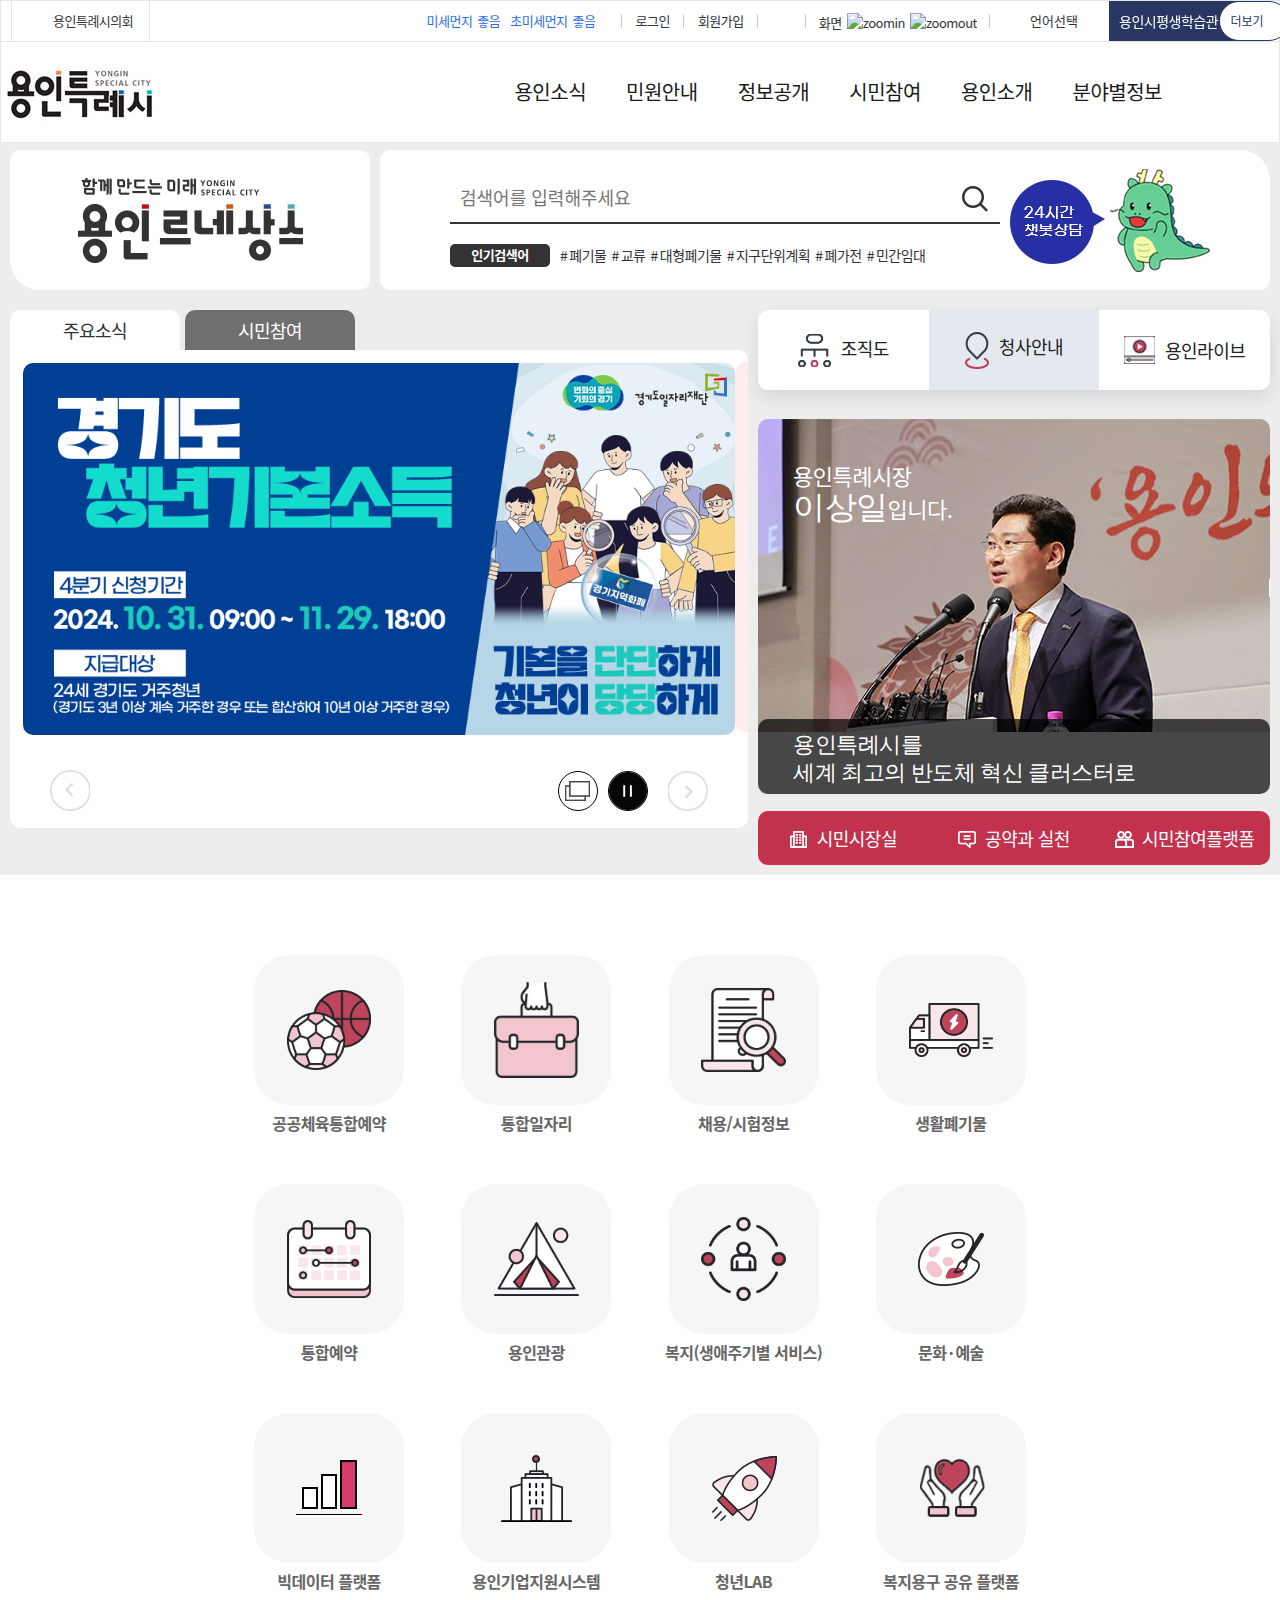
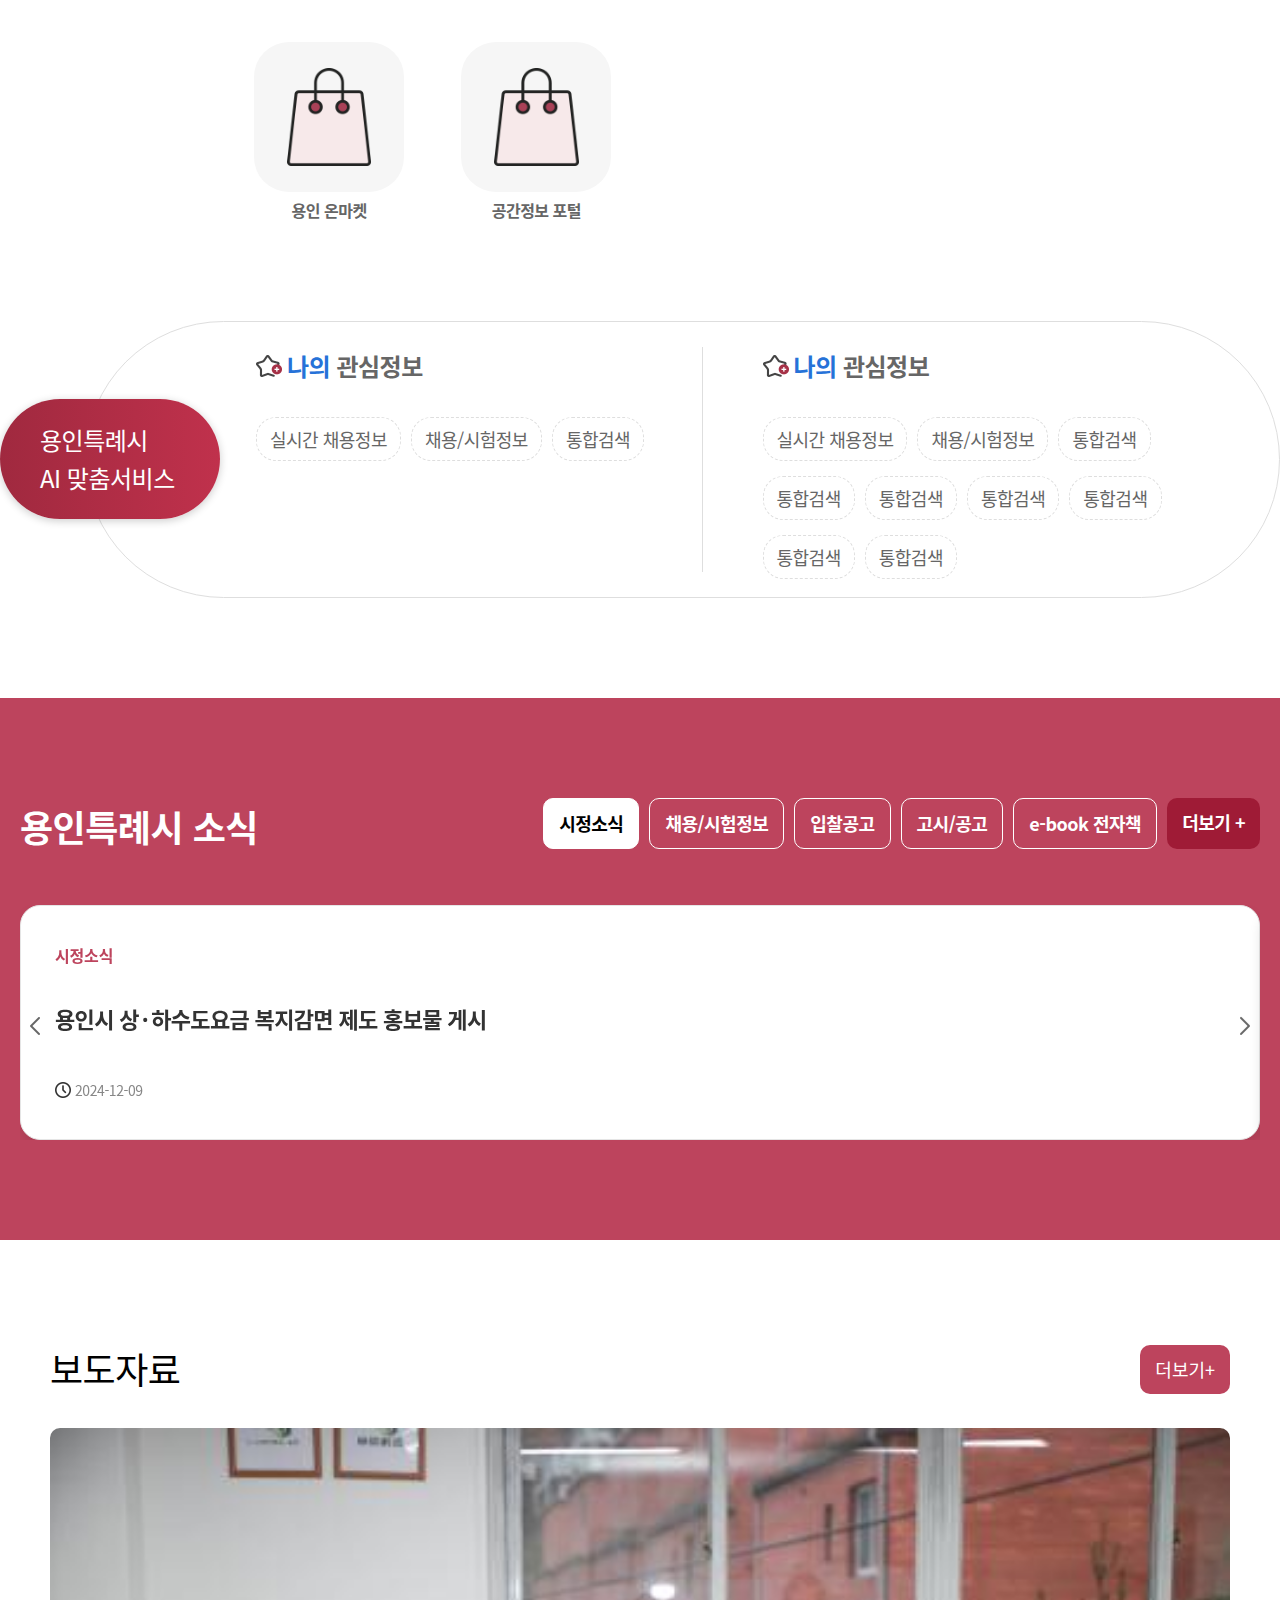
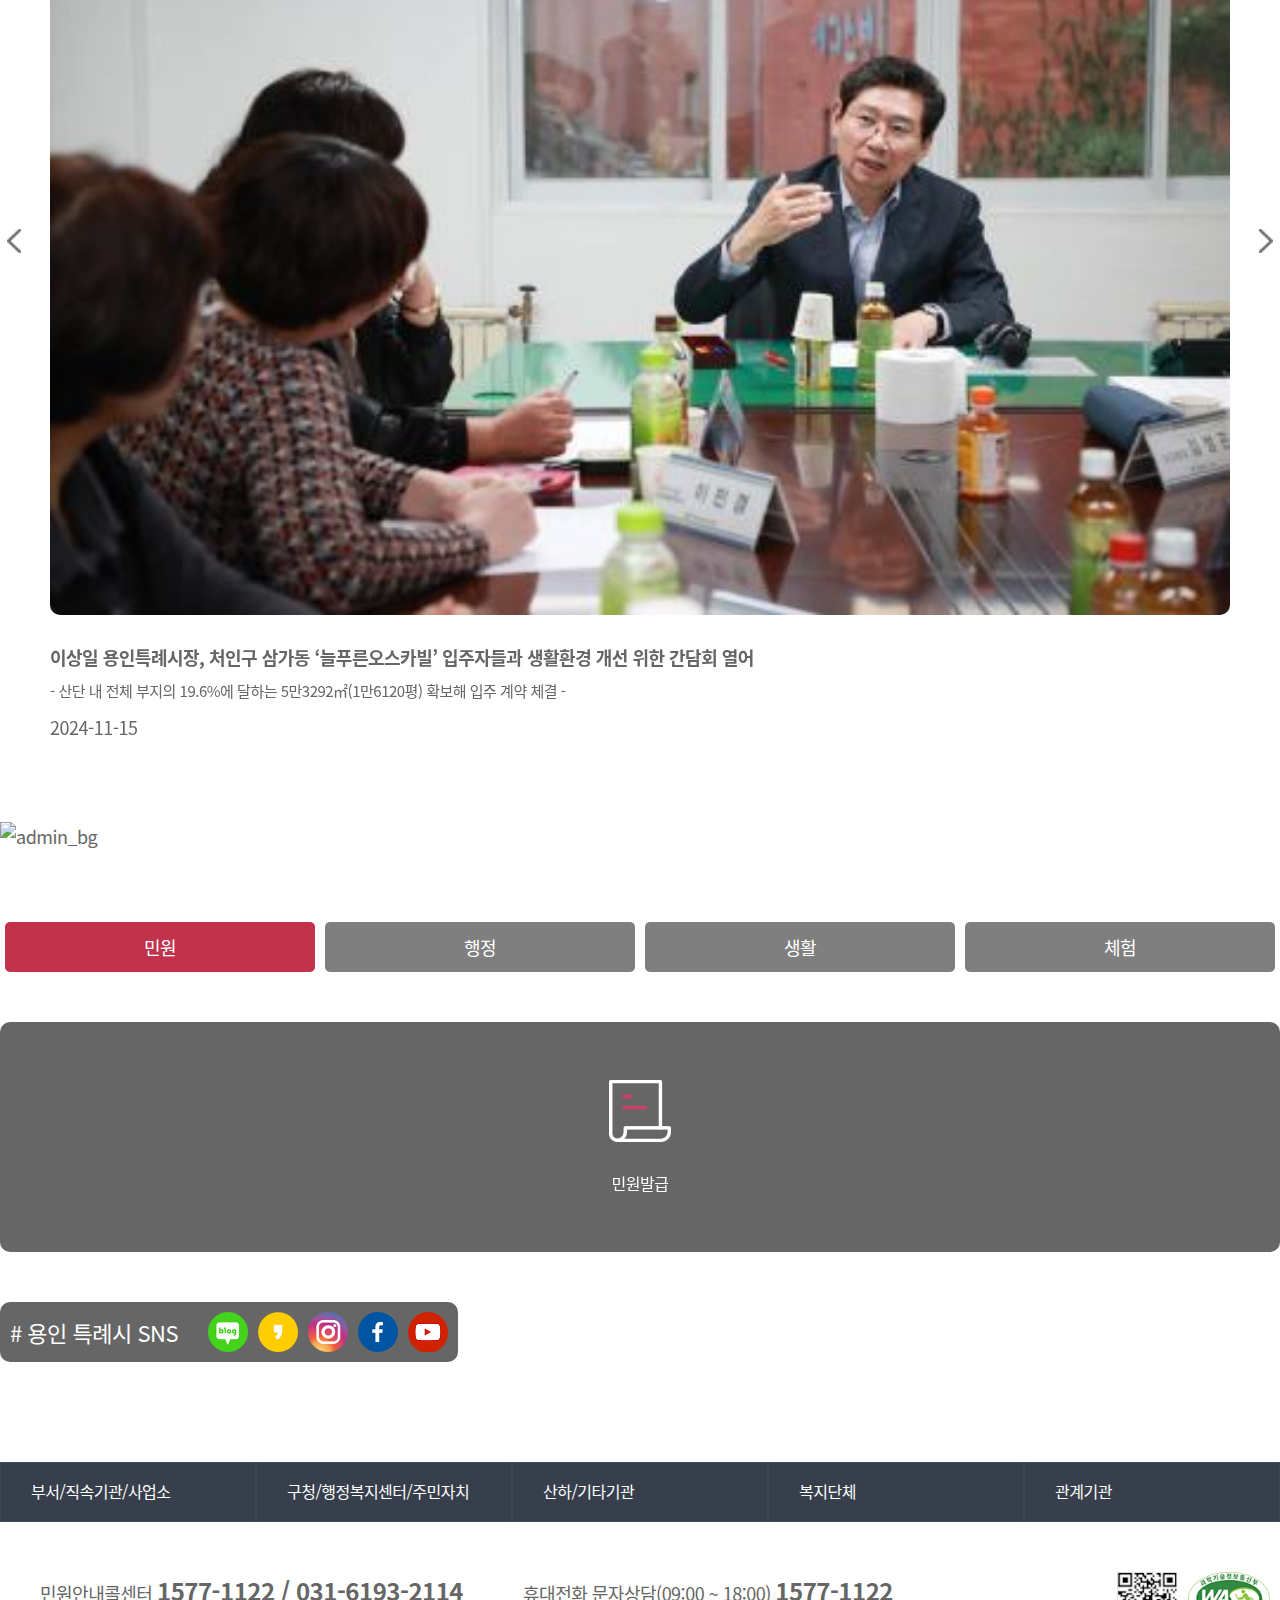
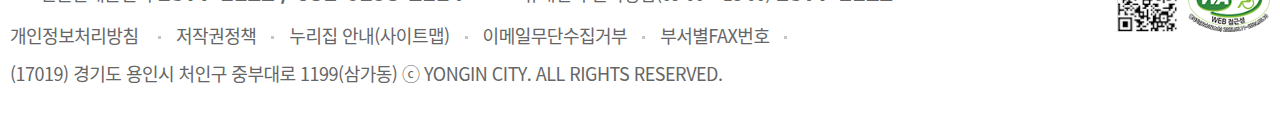
==== commit 1320407a: "good" ====
--- a/index.html
+++ b/index.html
@@ -9,8 +9,8 @@
     <link rel="stylesheet" href="./assets/css/main.css">
     <link rel="stylesheet" href="./assets/css/layout.css">
     <!-- swiper -->
-    <link rel="stylesheet" href="https://cdn.jsdelivr.net/npm/swiper@11/swiper-bundle.min.css" />
-    <script src="https://cdn.jsdelivr.net/npm/swiper@11/swiper-bundle.min.js"></script>
+    <link rel="stylesheet" href="https://cdn.jsdelivr.net/npm/swiper@8/swiper-bundle.min.css" />
+    <script src="https://cdn.jsdelivr.net/npm/swiper@8/swiper-bundle.min.js"></script>
     <!-- gsap -->
     <script src="https://cdn.jsdelivr.net/npm/gsap@3.12.5/dist/gsap.min.js"></script>
     <script src="https://cdn.jsdelivr.net/npm/gsap@3.12.5/dist/ScrollTrigger.min.js"></script>
--- a/assets/css/main.css
+++ b/assets/css/main.css
@@ -99,12 +99,14 @@
 .hottag-block .hot-keyword{
     display: flex;
     align-items: center;
+    justify-content: center;
     padding: 0 5px;
     border-radius: 5px;
     font-size: 13px;
     font-weight: 600;
     color: #fff;
     background: #333;
+    width: 100px;
 }
 .hottag-block .hottag-list{
     display: flex;
@@ -112,7 +114,12 @@
     color: #333;
     font-size: 14px;
 }
-.hottag-block .hottag-list .hottag-item::before{ content: "#"; margin-right: 2px; }
+
+.hottag-block .hottag-list .hottag-item::before{ 
+    content: "#"; 
+    margin-right: 2px; 
+    width: 50px;
+}
 
 /* contentbanner css */
 
@@ -206,7 +213,7 @@
     display: flex;
     flex-direction: column;
     justify-content: flex-end;
-    gap: 26px;
+    gap: 29px;
 }
 .mayor-area .mayor-top-block{
     display: flex;
@@ -501,7 +508,7 @@
 
 .news-area{
     position: relative;
-    width: 100vw;
+    width: 100%;
     padding: 100px 0;
     margin: 100px 0;
     background: var(--red);
@@ -637,9 +644,10 @@
     width: 100%;
 }
 .news01-area .news01-inner{ 
+    position: relative;
     max-width: 1400px; 
     margin: 0 auto;
-    padding: 0 10px;
+    padding: 0 50px;
 }
 .news01-head-block{
     display: flex;
@@ -664,10 +672,10 @@
     background: var(--red);
     color: var(--white);
     border-radius: 10px;
-
 }
 
 .news01-content{
+    position: relative;
     width: 100%;
     padding-bottom: 30px;
 }
@@ -706,24 +714,17 @@
     overflow: hidden;
 }
 
-.news01-ctrl-btn{
-    position: absolute;
-    top: 50%; left: 50%;
-    transform: translate(-50%, -50%);
-    width: 100%;
-}
 .news01-swiper-btn{
     width: 20px;
     height: 18px;
     background: url(../icon/slide-ctl_ic.png) no-repeat 50%/50%;
 }
 .news01-swiper-btn.next{
-    right: 230px;
+    right: 0;
     transform: rotate(180deg);
 }
-.news01-swiper-btn.prev{
-    left: 230px;
-}
+.news01-swiper-btn.prev{ left: 0; }
+
 /* admin section css */
 .sec-admin{
     position: relative;
@@ -770,7 +771,6 @@
     margin-top: 50px;
     border-radius: 10px;
     background: rgba(0, 0, 0, 0.6);    
-    padding: 0 40px;
 }
 .admin-tab-swiper .swiper-wrapper{
     display: flex;
@@ -817,14 +817,12 @@
 }
 .admin-sns-block{
     margin-top: 50px;
-    width: 100%;
 }
 .admin-sns-block .admin-sns-content{
-    margin-left: auto;
+    display: flex;
+    align-items: center;
+    justify-content: flex-end;
     width: max-content;
-    display: flex;
-    align-items: center;
-    justify-content: flex-end;
     gap: 30px;
     padding: 10px;
     border-radius: 10px;
@@ -951,9 +949,8 @@
     }
     .swiper-area{ max-width: 100%; }
     .contentBanner-group{ flex-direction: column; }
-    .footer-content{
-        flex-direction: column;
-    }
+    .footer-content{ flex-direction: column; }
+    .contentSearch-group .search-block{ padding: 10px 30px 10px 30px; }
 }
 @media (max-width:970px) {
     .contentSearch-group .yongin-banner{ display: none; }  
--- a/assets/css/layout.css
+++ b/assets/css/layout.css
@@ -215,7 +215,6 @@
     transform: rotateX(180deg);
 }
 .lang__list{
-    /* display: none; */
     position: relative;
     display: flex;
     flex-direction: column;
@@ -227,10 +226,9 @@
     z-index: 2;
 }
 .familyPop__btn{
-    width: auto;
+    position: relative;
     height: 100%;
     font-size: 14px;
-    
 }
 .familyPop__swiper{
     width: 160px;
@@ -246,7 +244,7 @@
 }
 .more__btn{
     position: absolute;
-    top: 0px;right: -30px;
+    top: 0px;right: -20px;
     width: 70px;
     height: 100%;
     z-index: 10;
@@ -452,7 +450,7 @@
     position: fixed;
     top: 50%;right: 0;
     transform: translateY(-50%);
-    margin-right: 30px;
+    margin-right: 20px;
 }
 .side-right-block .side-passport-block{ width: 155px; }
 .side-right-block .side-passport-block li:nth-child(1){
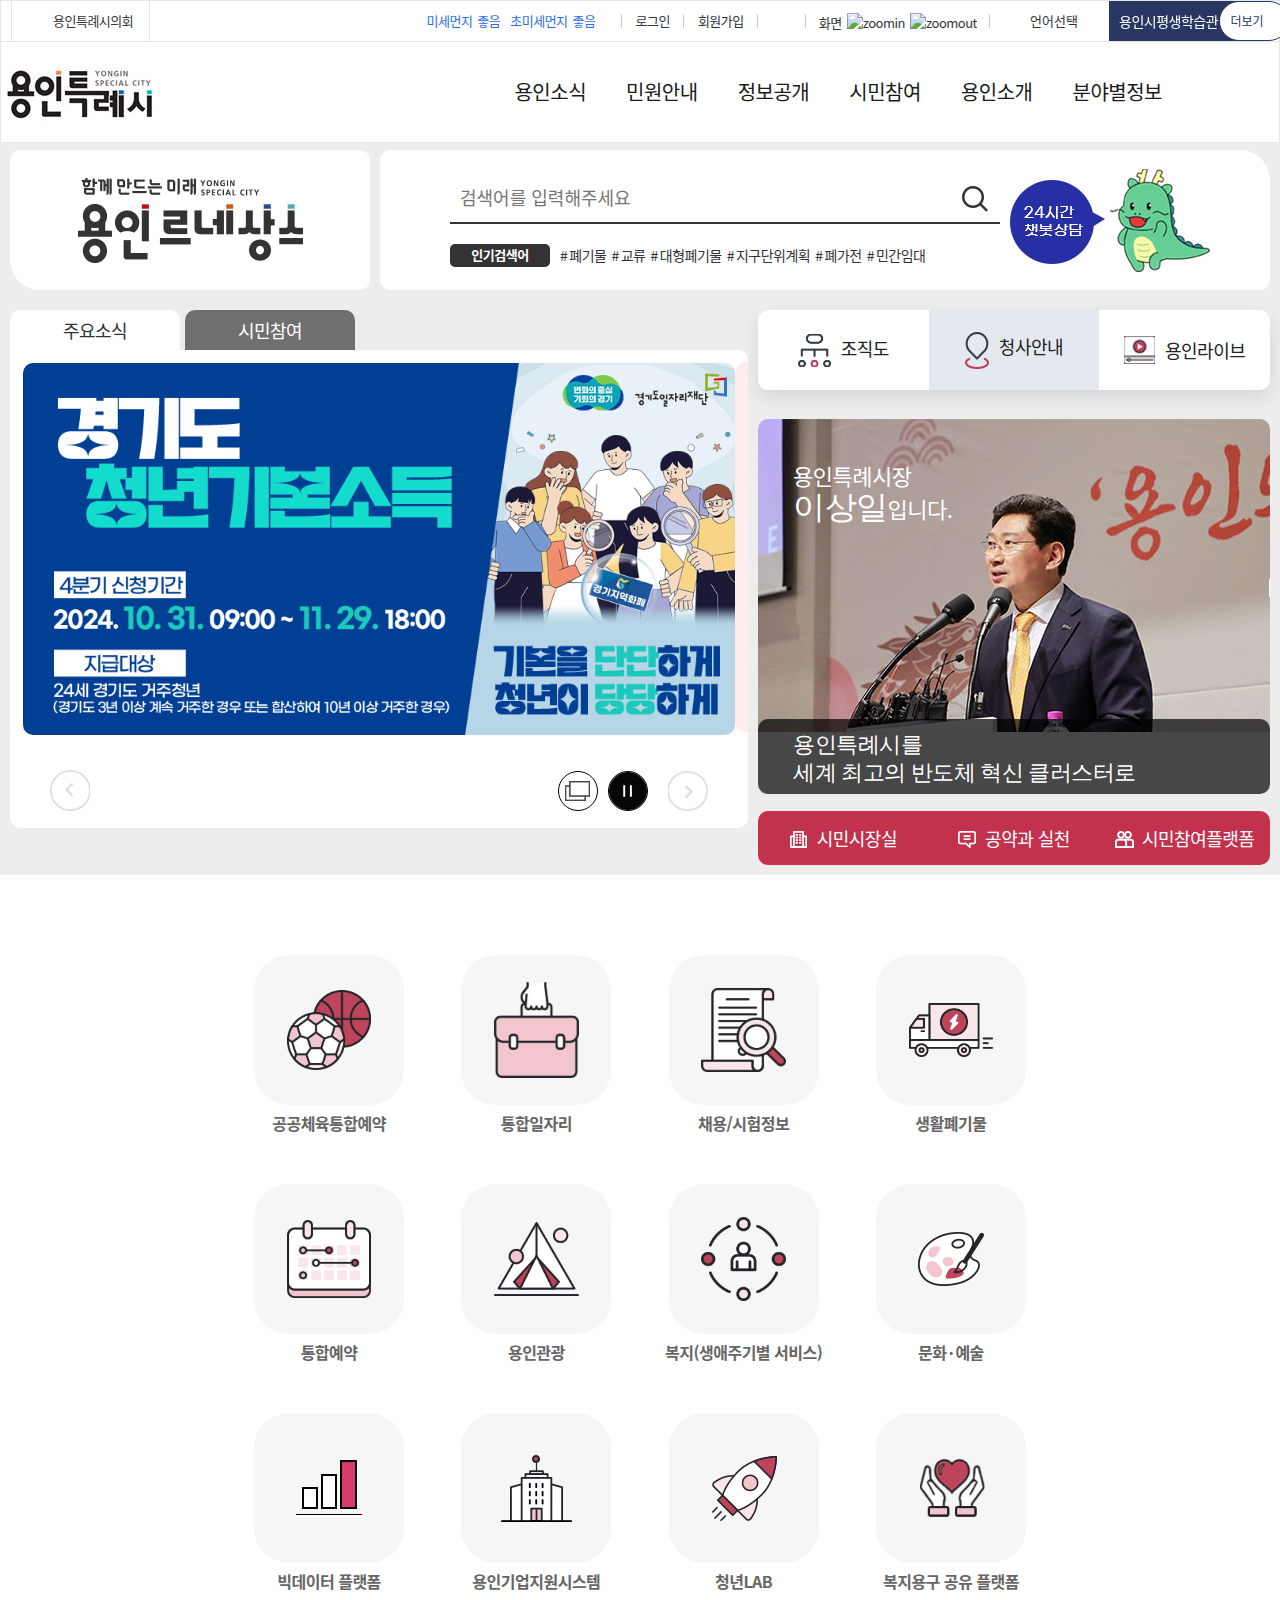
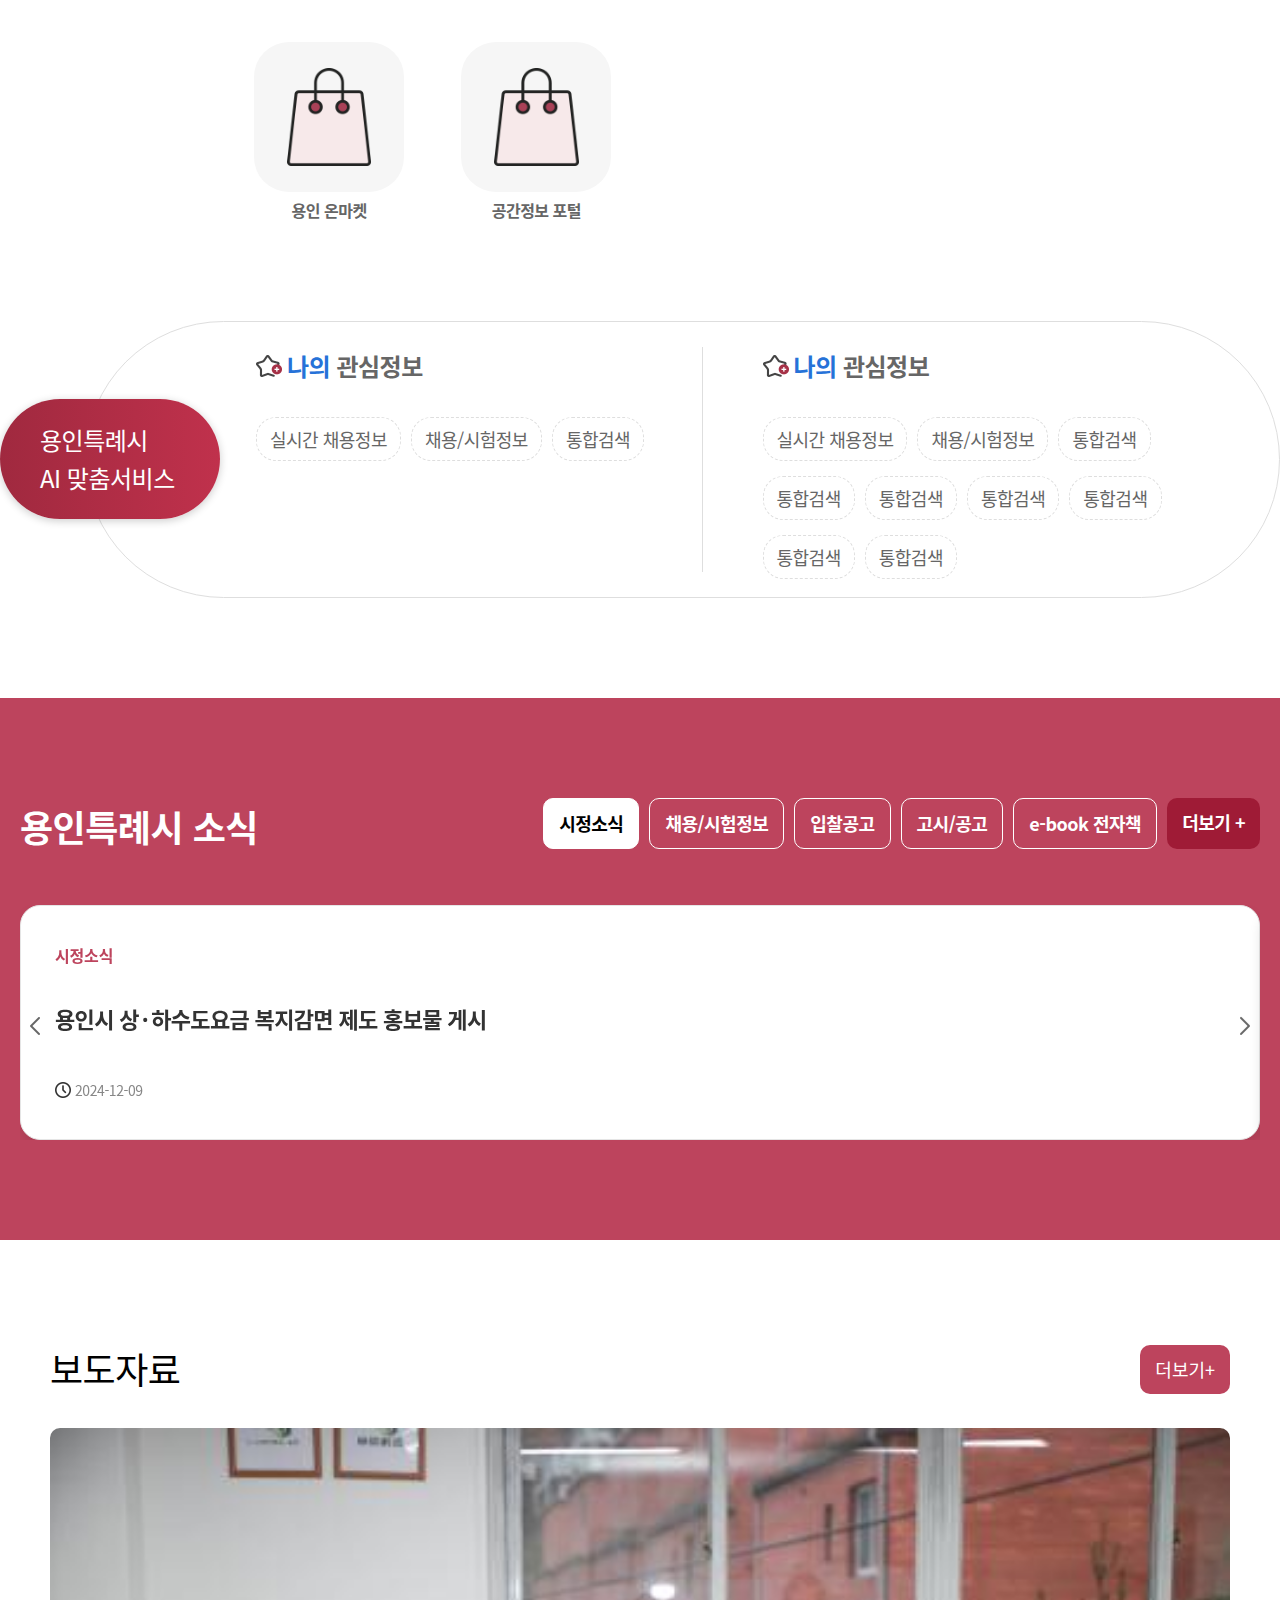
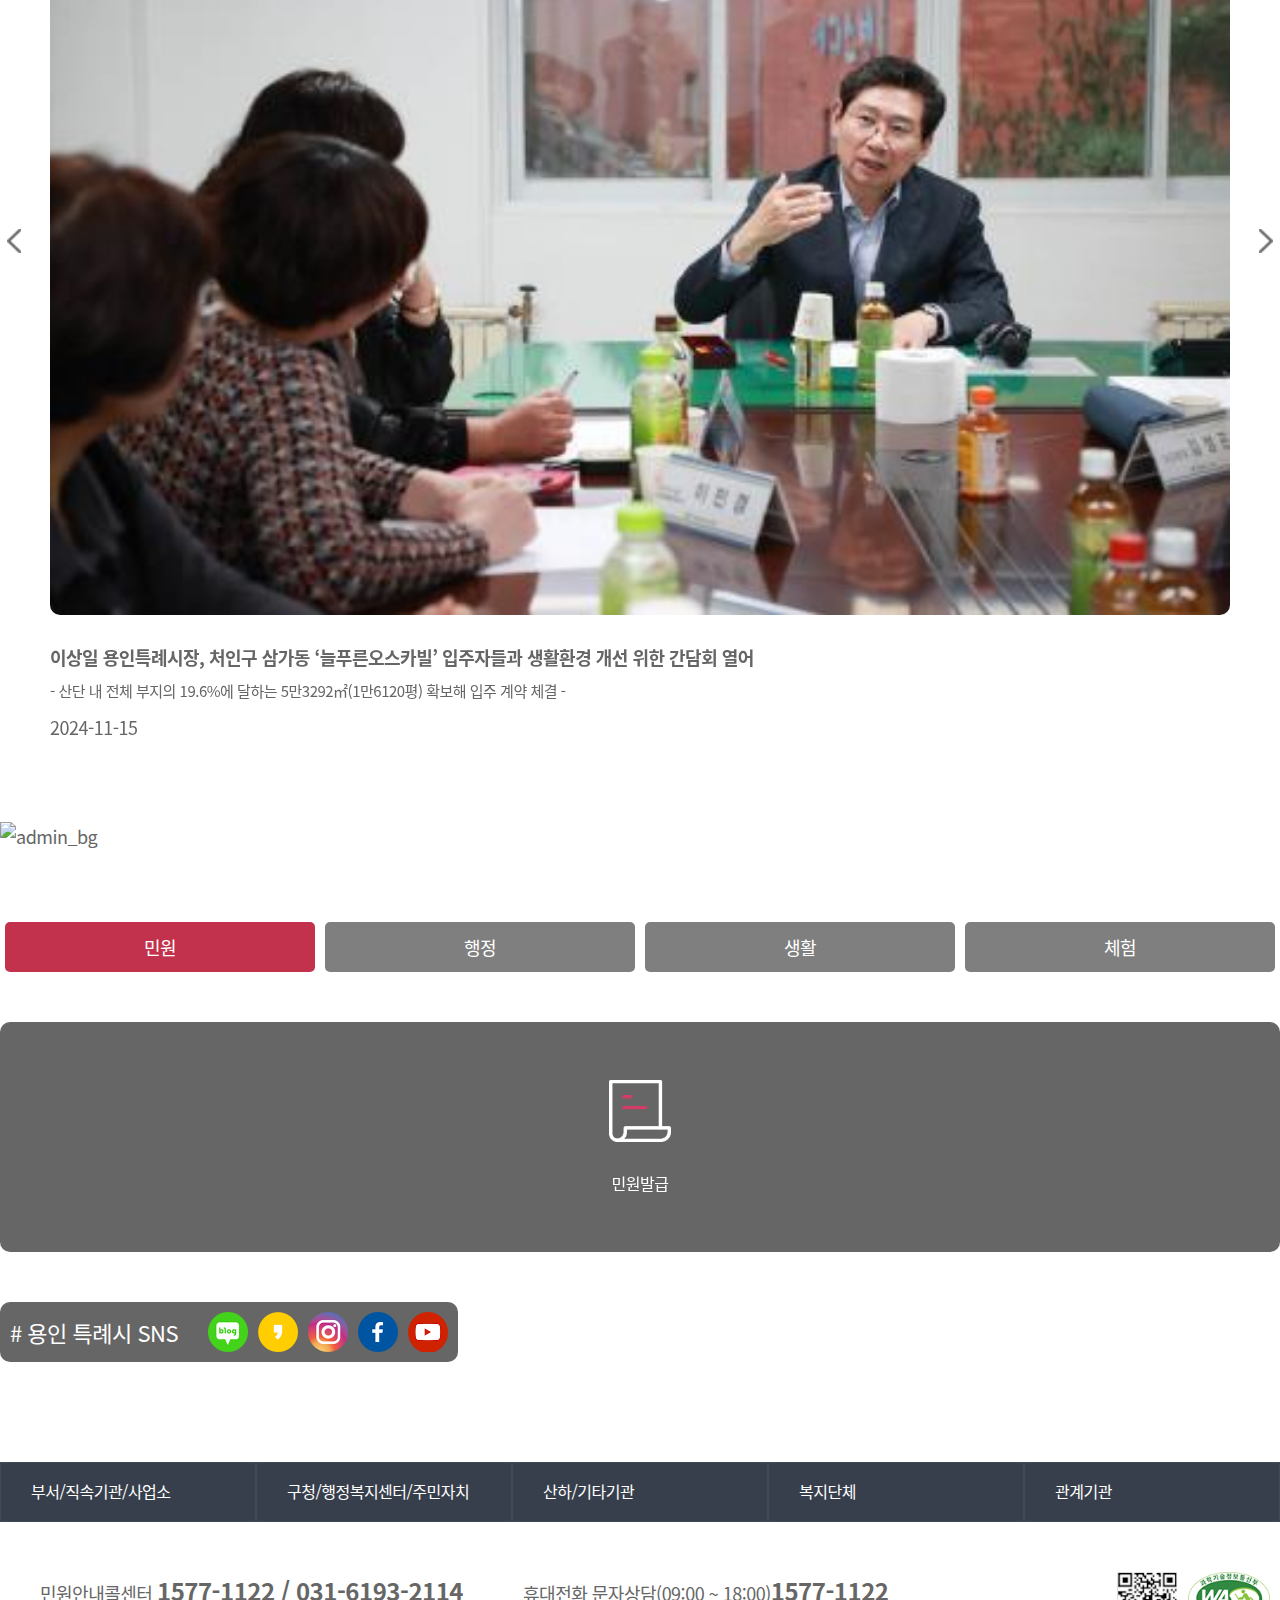
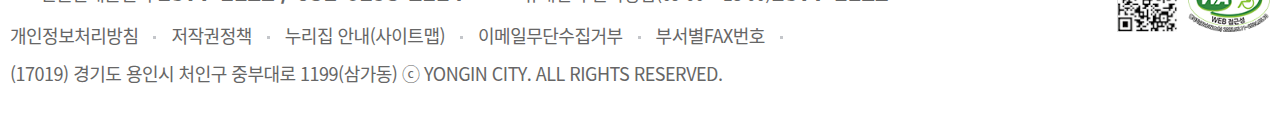
==== commit 88c785f4: "good" ====
--- a/index.html
+++ b/index.html
@@ -902,7 +902,6 @@
                                     </li>
                                 </ul>
                             </div>
-
                         </div>
                     </div>
                 </div>
@@ -1083,11 +1082,9 @@
                     </div>
                     <div class="news-area" id="news-tab">
                         <div class="news-inner">
-
                             <div class="news-header-block">
                                 <div class="news-title-block">
                                     <h2 class="news-title-tx">용인특례시 <strong>소식</strong></h2>
-                                   
                                 </div>
                                 <div class="news-tab-list-block">
                                     <ul class="news-tab-list">
@@ -1124,8 +1121,6 @@
                                     </ul>
                                 </div>
                             </div>
-
-
                             <div class="news-tab-content">
                                 <div id="tab1" class="news-tab-pane active swiper">
                                     <ul class="news-tab-pane-inner swiper-wrapper">
@@ -1164,7 +1159,6 @@
                                                 <p class="news-tab-pane-slide-time">2024-12-09</p>
                                             </a>
                                         </li>
-
                                     </ul>
                                     <div class="swiper-ctl">
                                         <div class="news-tab-swiper-btn next swiper-button-next">
@@ -1212,7 +1206,6 @@
                                                 <p class="news-tab-pane-slide-time">2024-12-09</p>
                                             </a>
                                         </li>
-
                                     </ul>
                                     <div class="swiper-ctl">
                                         <div class="news-tab-swiper-btn next swiper-button-next">
@@ -1260,7 +1253,6 @@
                                                 <p class="news-tab-pane-slide-time">2024-12-09</p>
                                             </a>
                                         </li>
-
                                     </ul>
                                     <div class="swiper-ctl">
                                         <div class="news-tab-swiper-btn next swiper-button-next">
@@ -1308,7 +1300,6 @@
                                                 <p class="news-tab-pane-slide-time">2024-12-09</p>
                                             </a>
                                         </li>
-
                                     </ul>
                                     <div class="swiper-ctl">
                                         <div class="news-tab-swiper-btn next swiper-button-next">
@@ -1356,7 +1347,6 @@
                                                 <p class="news-tab-pane-slide-time">2024-12-09</p>
                                             </a>
                                         </li>
-
                                     </ul>
                                     <div class="swiper-ctl">
                                         <div class="news-tab-swiper-btn next swiper-button-next">
@@ -1367,7 +1357,6 @@
                                         </div>
                                     </div>
                                 </div>
-
                             </div>
                         </div>
                     </div>
@@ -1451,7 +1440,6 @@
                                         </a>
                                     </li>
                                 </ul>
-
                             </div>
                             <div class="news01-ctrl-btn">
                                 <div class="news01-swiper-btn next swiper-button-next">
@@ -1463,7 +1451,6 @@
                             </div>
                         </div>
                     </div>
-
                 </div>
             </section>
             <section class="sec-admin">
@@ -1568,9 +1555,6 @@
                         </div>
                     </div>
                 </div>
-
-
-
             </section>
         </div>
     </main>
@@ -1616,12 +1600,12 @@
                                 <span>1577-1122 / 031-6193-2114</span>
                             </div>
                             <div class="call-num02">
-                                <span>휴대전화 문자상담(09:00 ~ 18:00) <strong>1577-1122</strong></span>
+                                <span>휴대전화 문자상담(09:00 ~ 18:00)<strong>1577-1122</strong></span>
                             </div>
                         </li>
                         <li class="footer-item">
                             <ul class="footer-menu-list">
-                                <li class="footer-menu-item"> <a href="#">개인정보처리방침</a> </li>
+                                <li class="footer-menu-item"><a href="#">개인정보처리방침</a></li>
                                 <li class="footer-menu-item"><a href="#">저작권정책</a></li>
                                 <li class="footer-menu-item"><a href="#">누리집 안내(사이트맵)</a></li>
                                 <li class="footer-menu-item"><a href="#">이메일무단수집거부</a></li>
@@ -1641,5 +1625,4 @@
         </div>
     </footer>
 </body>
-
 </html>--- a/assets/css/main.css
+++ b/assets/css/main.css
@@ -1,10 +1,13 @@
-.container{ position: relative; margin-top: 140px; }
+.container{ 
+    position: relative;
+    margin-top: 140px;
+    width: 100%;
+}
 
 /* sec-main */
 .sec-main{ background: #ededed; }
 .main__inner{
     max-width: 1400px;
-    /* width: 1400px; */
     margin: 0px auto;
     padding: 10px;
 }
@@ -114,7 +117,6 @@
     color: #333;
     font-size: 14px;
 }
-
 .hottag-block .hottag-list .hottag-item::before{ 
     content: "#"; 
     margin-right: 2px; 
@@ -122,7 +124,6 @@
 }
 
 /* contentbanner css */
-
 .contentBanner-group{
     display: flex;
     justify-content: space-between;
@@ -207,7 +208,7 @@
 }
 .btn-tooltip img{ width: 25px; margin-left: 6px; }
 
-
+/* mayor area */
 .mayor-area{
     position: relative;
     display: flex;
@@ -292,7 +293,6 @@
     color: #fff;
     font-family: "GmarketSans";
 }
-.mayor-mid-block .section-title span{}
 .mayor-mid-block .section-title strong{
     font-size: 32px;
     font-weight: 400;
@@ -344,15 +344,9 @@
     background-size: 100%;
     transform: translateY(-1px);
 }
-.mayor-bot-block .mayor-bot-item:nth-child(1) a::before{
-    background: url("../icon/mayor-bot-item01.png") no-repeat;
-}
-.mayor-bot-block .mayor-bot-item:nth-child(2) a::before{
-    background: url("../icon/mayor-bot-item02.png") no-repeat;
-}
-.mayor-bot-block .mayor-bot-item:nth-child(3) a::before{
-    background: url("../icon/mayor-bot-item03.png") no-repeat;
-}
+.mayor-bot-block .mayor-bot-item:nth-child(1) a::before{ background: url("../icon/mayor-bot-item01.png") no-repeat; }
+.mayor-bot-block .mayor-bot-item:nth-child(2) a::before{ background: url("../icon/mayor-bot-item02.png") no-repeat; }
+.mayor-bot-block .mayor-bot-item:nth-child(3) a::before{ background: url("../icon/mayor-bot-item03.png") no-repeat; }
 .mayor-bot-block .mayor-bot-item a::after{
     content: '';
     position: absolute;
@@ -364,7 +358,7 @@
     transform: translateY(-50%);
 }
 
-
+/* service sec */
 .sec-service{
     position: relative;
     width: 100%;
@@ -377,7 +371,6 @@
     flex-direction: column;
     margin: 80px auto;
 }
-
 .service-list{
     display: grid;
     grid-template-columns: repeat(7,1fr);
@@ -412,9 +405,7 @@
     padding: 10px;
     transition: background-color .3s;
 }
-.service-item-link .service-icon-block img{
-   max-width: 65%;
-}
+.service-item-link .service-icon-block img{ max-width: 65%; }
 .service-item-link .service-text{
     margin-top: 7px;
     font-size: 16px;
@@ -425,7 +416,6 @@
     word-break: keep-all;
     vertical-align: top;
 }
-
 .ai-area{
     position: relative;
     max-width: 1400px;
@@ -458,16 +448,12 @@
     margin-left: 85px;
     padding: 25px 70px 25px 110px;
 }
-.ai-mygroup-block .ai-mygroup-content{
-    width: 50%;
-}
+.ai-mygroup-block .ai-mygroup-content{ width: 50%; }
 .ai-mygroup-block .ai-mygroup-content:nth-child(1){
     padding-left: 60px;
     border-right: 1px solid #dedede;
 }
-.ai-mygroup-block .ai-mygroup-content:nth-child(2){
-    padding-left: 60px;
-}
+.ai-mygroup-block .ai-mygroup-content:nth-child(2){ padding-left: 60px; }
 .ai-mygroup-block .ai-mygroup-content .ai-group-title{
     display: flex;
     align-items: center;
@@ -486,8 +472,6 @@
     width: 26px;
     height: 22px;
 }
-.ai-group-title img{}
-
 .ai-tag-list{
     display: flex;
     flex-flow: wrap;
@@ -503,9 +487,7 @@
 }
 .ai-tag-list .ai-tag-item .ai-tag-item-link:hover{ color: #c0314c; }
 
-
 /* news-area css */
-
 .news-area{
     position: relative;
     width: 100%;
@@ -534,7 +516,6 @@
 }
 .news-tab-content .news-tab-pane{ display: none; }
 .news-tab-content .news-tab-pane.active{ display: block; }
-
 .news-tab-list-block .news-tab-list{
     display: flex;
     gap: 10px;
@@ -578,9 +559,7 @@
     font-weight: 700;
     color: var(--red);
 }
-.news-tab-pane-slide-link:hover strong{
-    color: var(--red);
-}
+.news-tab-pane-slide-link:hover strong{ color: var(--red); }
 .news-tab-pane-slide-link strong {
     display: -webkit-box;
     -webkit-box-orient: vertical;
@@ -673,7 +652,6 @@
     color: var(--white);
     border-radius: 10px;
 }
-
 .news01-content{
     position: relative;
     width: 100%;
@@ -713,7 +691,6 @@
     text-overflow: ellipsis;
     overflow: hidden;
 }
-
 .news01-swiper-btn{
     width: 20px;
     height: 18px;
@@ -743,7 +720,6 @@
     max-width: 1400px;
     margin: 0 auto;
 }
-
 .admin-tab-block{ width: 100%; }
 .admin-tab-block .admin-tab-list{
     display: flex;
@@ -815,9 +791,7 @@
     right: 0;
     background: url("https://www.yongin.go.kr/resources/user_renewal/www/images/home/ico_swiper_right.png") center/15px 27px no-repeat;
 }
-.admin-sns-block{
-    margin-top: 50px;
-}
+.admin-sns-block{ margin-top: 50px; }
 .admin-sns-block .admin-sns-content{
     display: flex;
     align-items: center;
@@ -914,7 +888,6 @@
     background-size: 25px 23px;
     padding-left: 30px;
     background-position: left center;
-
 }
 .footer-content .footer-item .footer-menu-list{ display: flex; }
 .footer-content .footer-item .footer-menu-item::after{
@@ -960,7 +933,7 @@
     .news-tab-list-block .news-tab-list{ gap: 10px; }
     .news-tab-list-block .news-tab-item .news-tab-item-link{
         border: none;
-        padding: 0px;
+        padding: 5px;
         font-size: 15px;
     }
     .footer-content .footer-item .call-num span:nth-child(2),
@@ -968,11 +941,16 @@
     {
         font-size: 12px;
     }
-   
+    .footer-content .footer-item .footer-menu-item::after{
+        margin-left: 5px;
+        margin-right: 5px;
+        vertical-align: middle;
+    }
+    .footer-menu-item{ font-size: 12px; }
+    .footer-content .footer-item address{ font-size: 12px; }
 }
 @media (max-width:768px) {
     .container{ position: relative; margin-top: 100px; }
-
     .hottag-block{ display: none; }
     .service-list{ grid-template-columns: repeat(2,1fr); }
     .mayor-top-block .mayor-top-list .mayor-top-item{ font-size: 12px; }
@@ -992,6 +970,37 @@
     .footer-inner .familysite-item .familysite-item-link{ padding-left: 0px; }
     .footer-inner .familysite-item .familysite-item-link h3::after{ display: none; }
     /* news-area css */
+    .admin-sns-block .admin-sns-content{
+        flex-direction: column;
+    }
+    .footer-content .footer-item{ display: flex; gap: 5px; }
+}
 
-}
-
+@media (max-width:500px) {
+    .contentSearch-group .search-block{ padding: 10px; }
+    .mayor-mid-block .section-title{
+        top: 20px;
+        left: 10px;
+        font-size: 18px;
+    }
+    .mayor-mid-subtitle{
+        bottom: 0px;
+        font-size: 16px;
+    }
+    .service-list{
+        gap: 10px;
+        margin-bottom: 50px;
+    }
+    .news-area .news-inner{ padding: 0 10px; }
+    .news-tab-list-block .news-tab-list{
+        display: grid;
+        grid-template-columns: repeat(3,1fr);
+        grid-template-rows: repeat(2,auto);
+        gap: 0px;
+        text-align: center;
+    }
+    .news01-area .news01-inner{ padding: 0 25px; }
+    /* admin section css */
+    .sec-admin{ padding: 10px 0; }
+    .footer-inner .familysite-item .familysite-item-link h3{ font-size: 11px; }
+}--- a/assets/css/layout.css
+++ b/assets/css/layout.css
@@ -597,5 +597,9 @@
         padding-left: 30px;
     }
 }
-
-@media (max-width:768px) { }+@media (max-width:500px) {
+    .header__logo{
+        width: 110px;
+        padding-left: 0px;
+    }
+}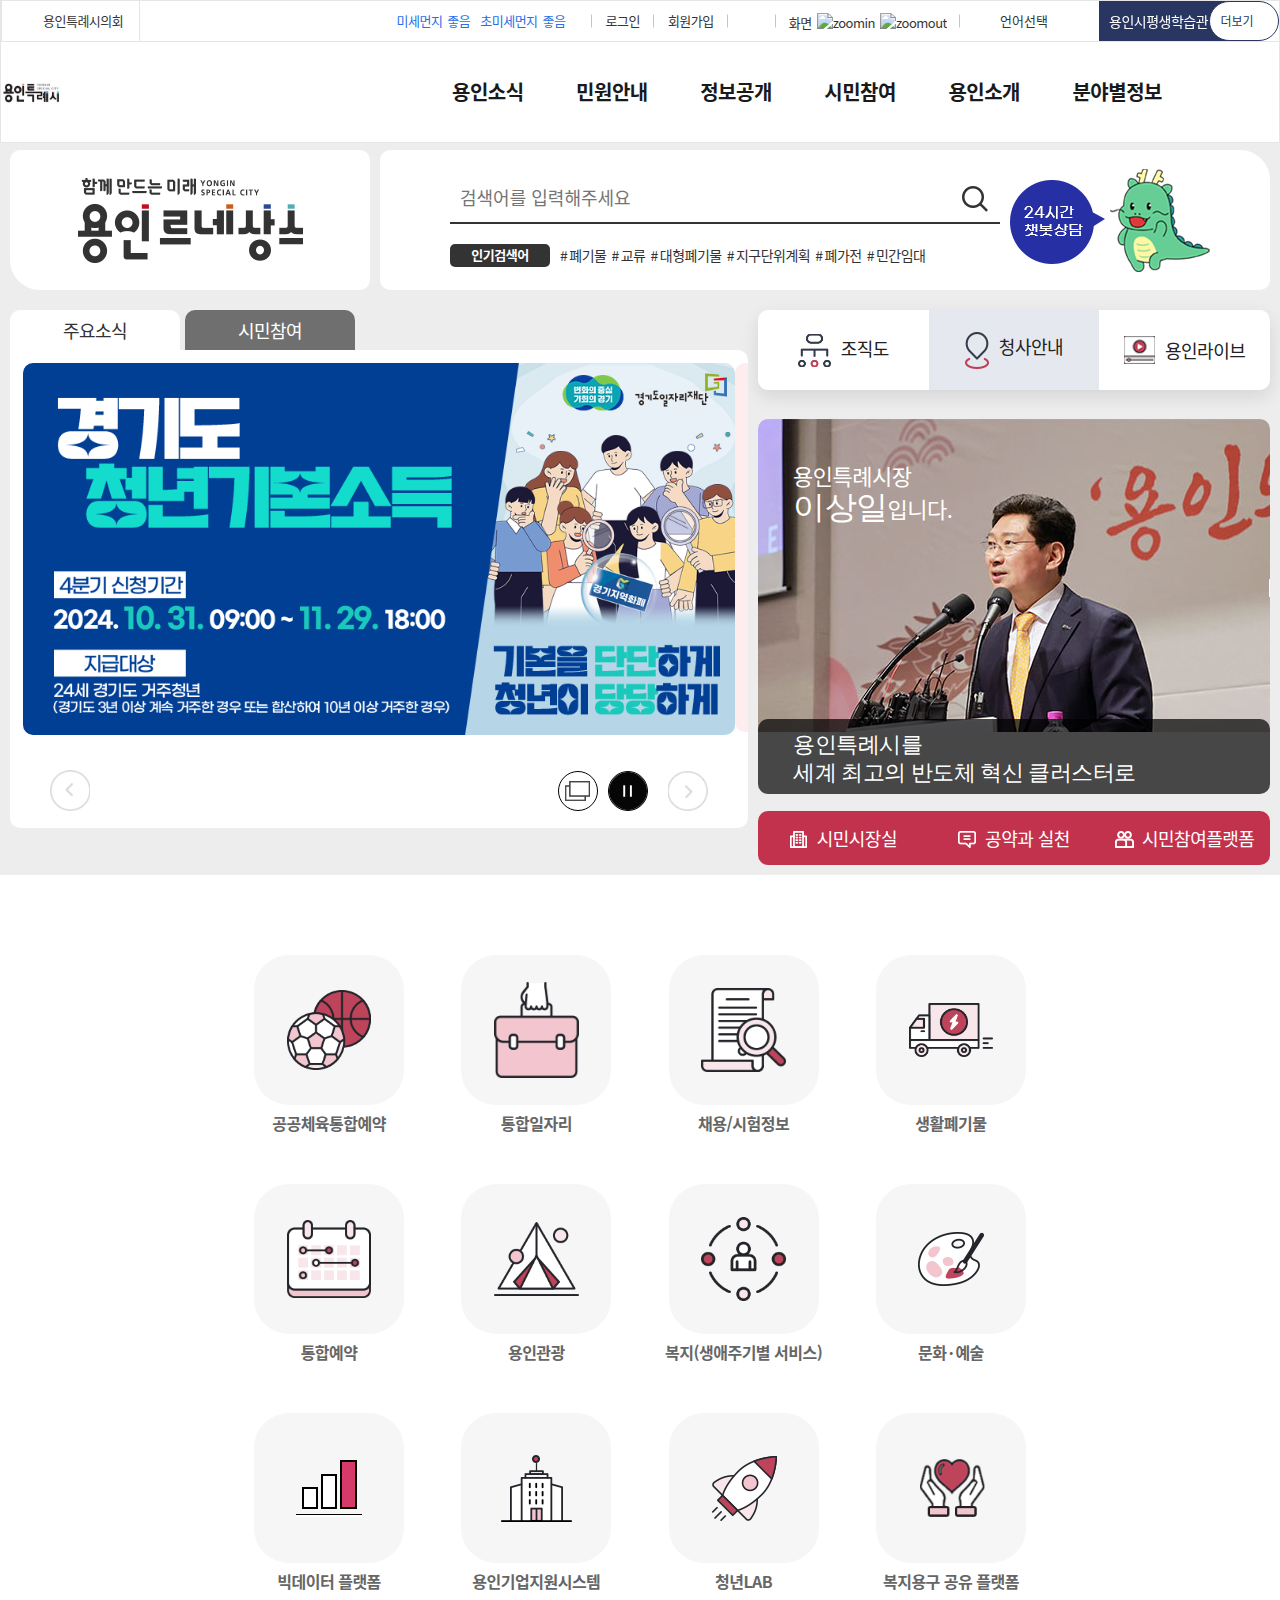
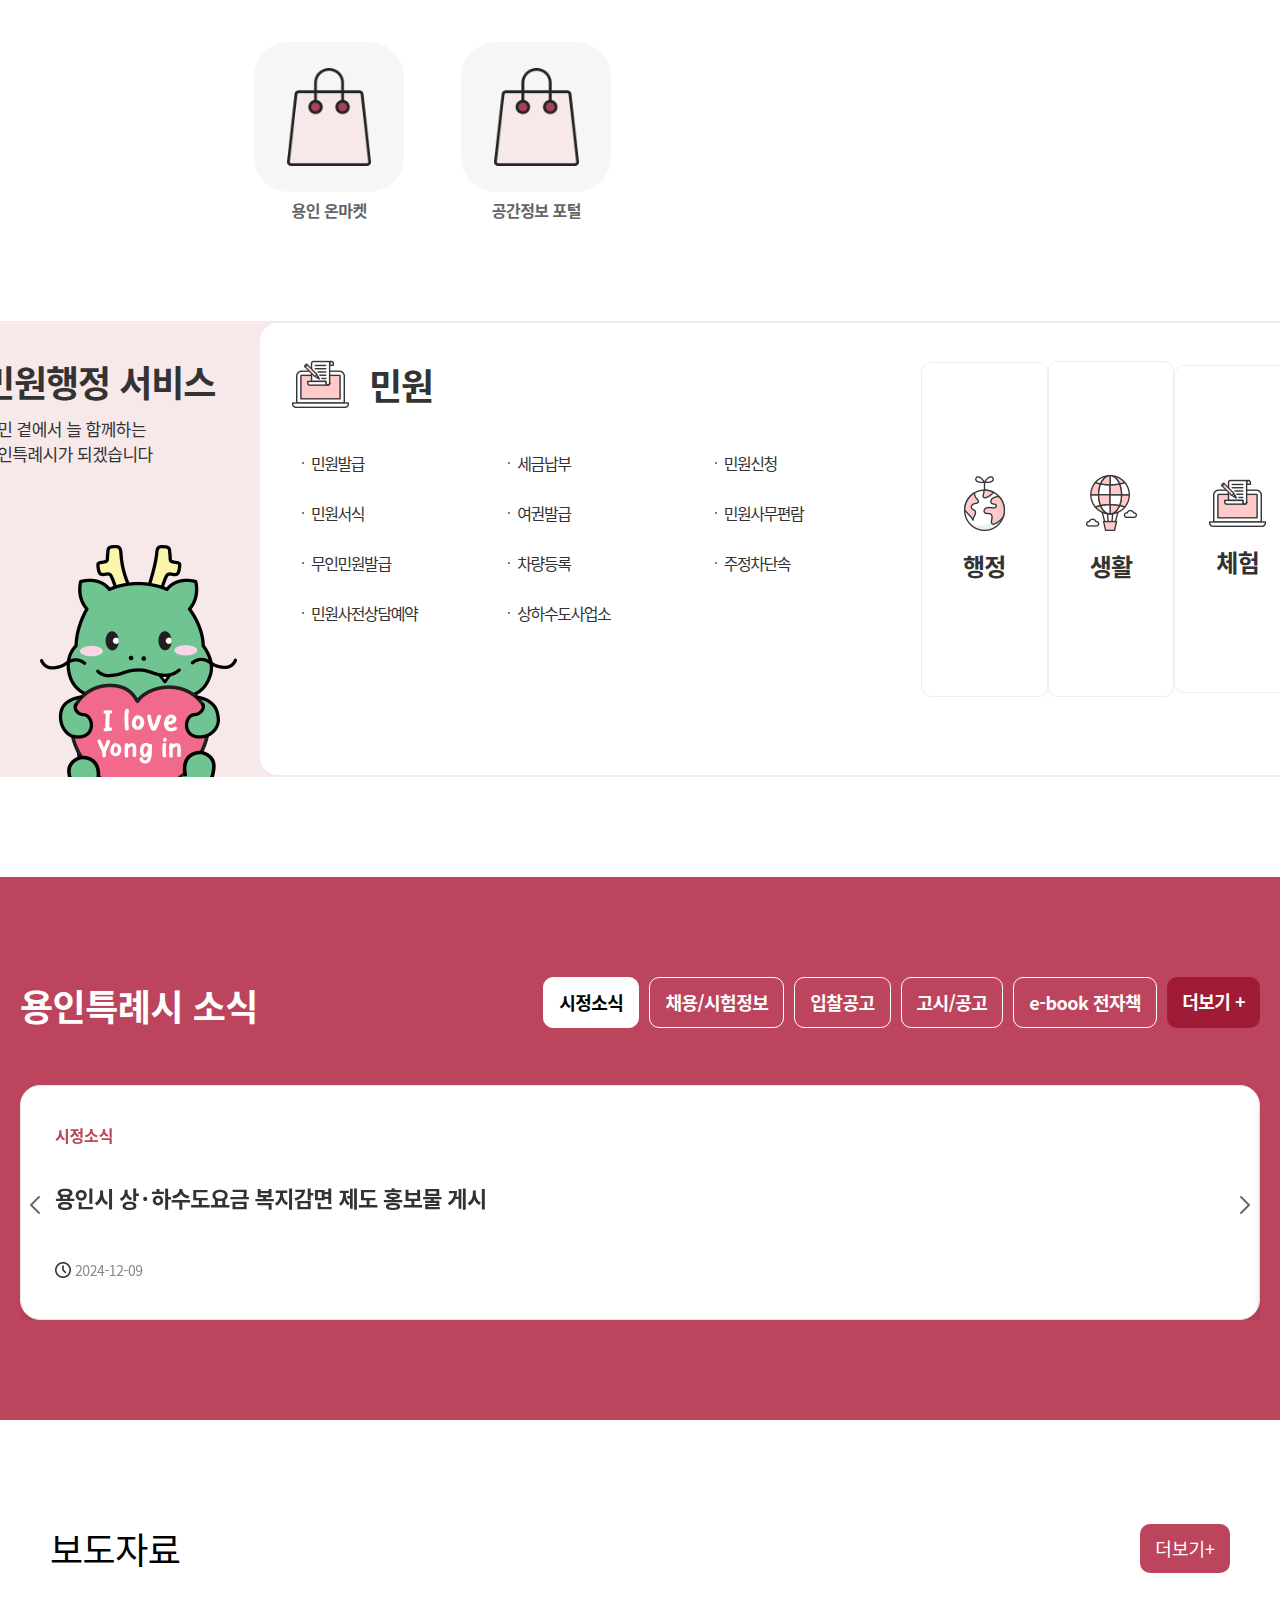
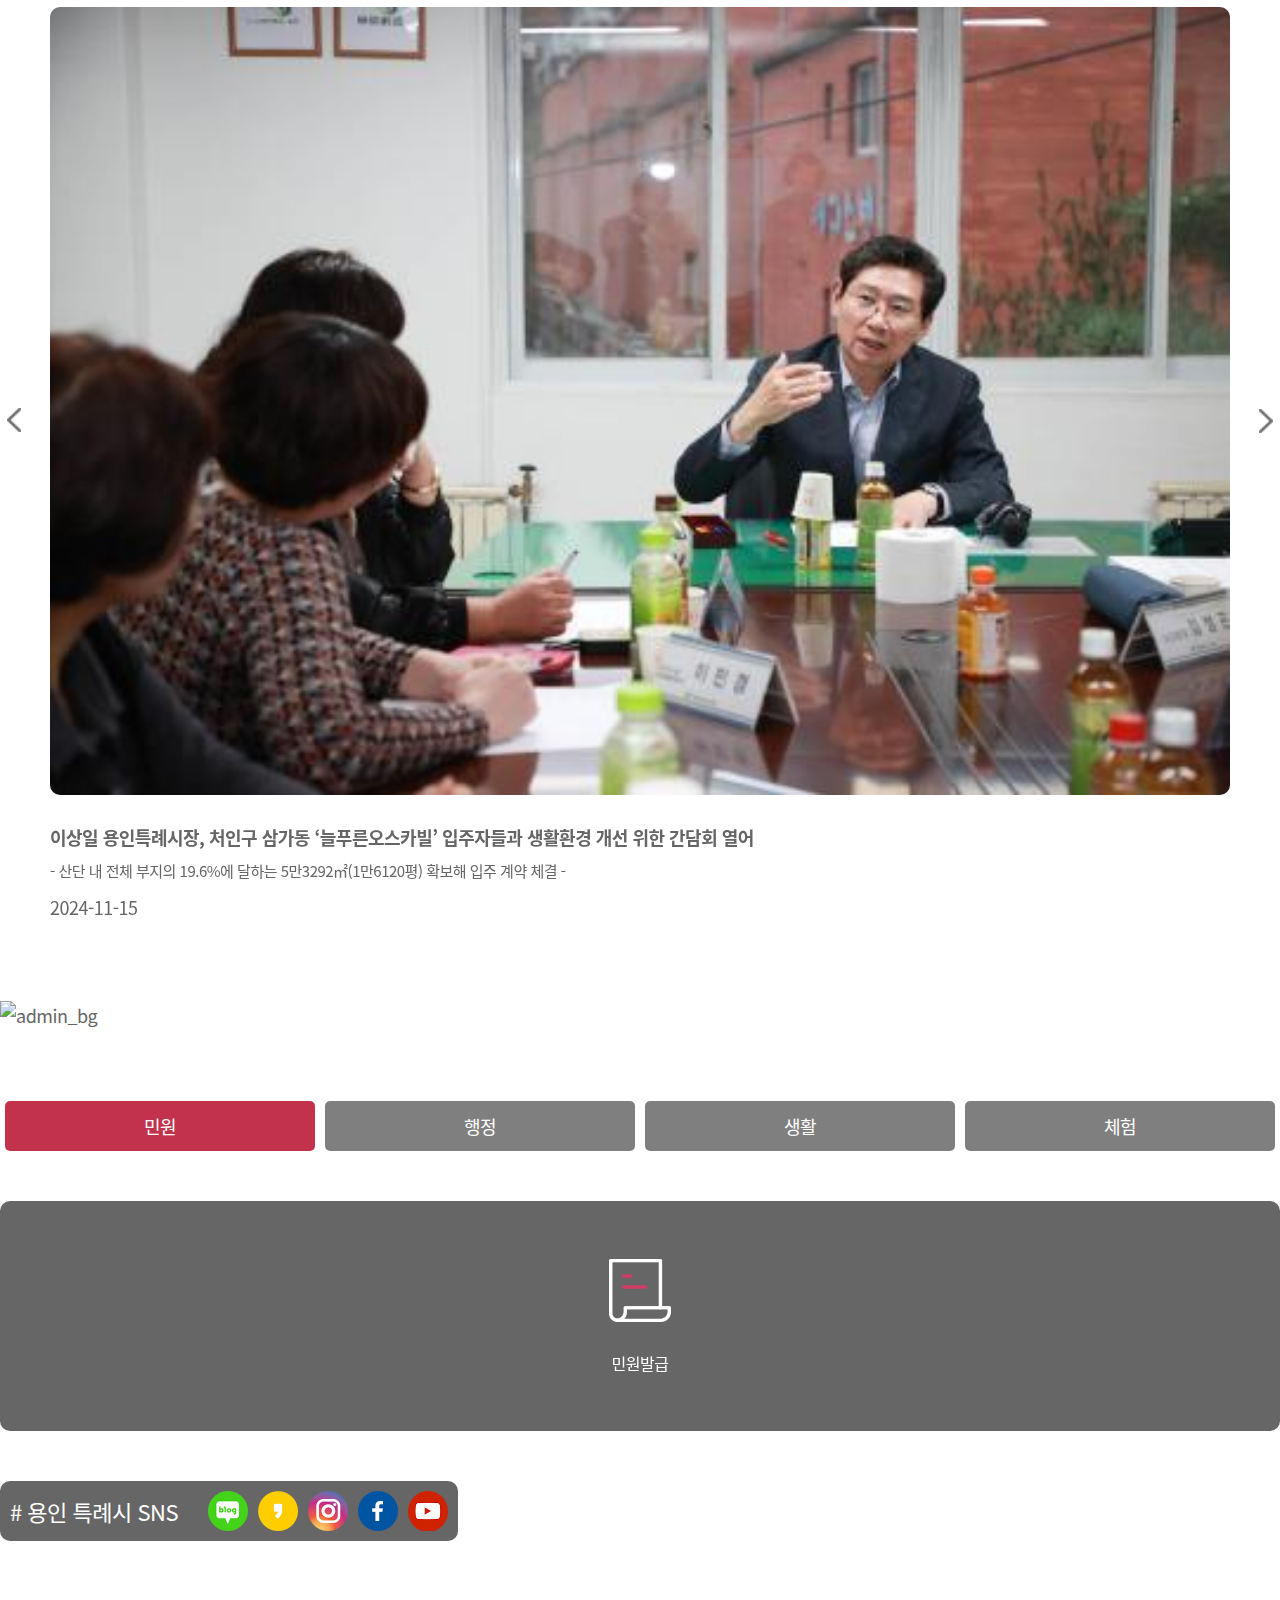
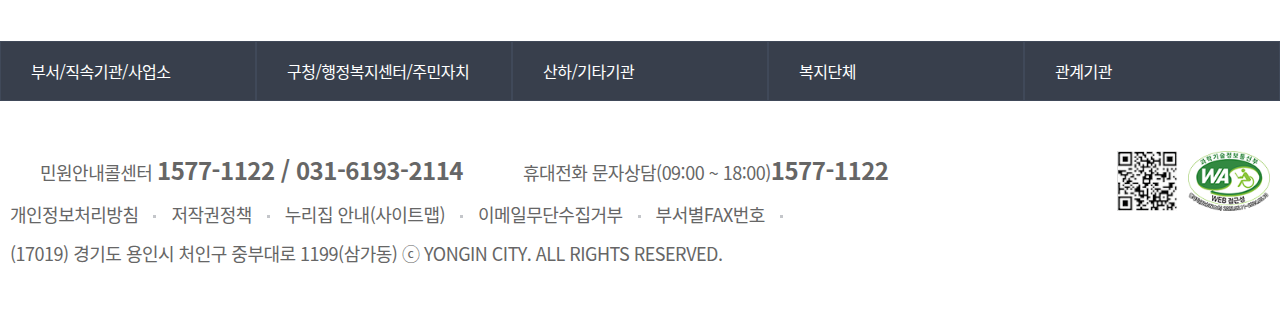
==== commit d9ecd27b: "good" ====
--- a/index.html
+++ b/index.html
@@ -131,7 +131,7 @@
                                         <a class="lang__item--link" href="#">그 외 언어</a>
                                     </li>
                                 </ul>
-                                <button class="close"> 언어선택 닫기 </button>
+                                <button class="close">언어선택 닫기</button>
                             </div>
                         </div>
                         <div class="familyPop__btn">
@@ -1023,63 +1023,241 @@
                             </a>
                         </li>
                     </ul>
-                    <div class="ai-area">
-                        <div class="ai-inner">
-                            <h3 class="ai-title-block"> 용인특례시<br> AI 맞춤서비스 </h3>
-                            <div class="ai-mygroup-block">
-                                <div class="ai-mygroup-content">
-                                    <div class="ai-group-title">
-                                        <h3><span class="blue">나의</span> 관심정보</h3>
+
+
+
+                    <div class="ca-section">
+                        <div class="ca-inner">
+                            <div class="ca-left">
+                                <h2 class="ca-tit">민원행정 서비스</h2>
+                                <p class="ca-subtit">시민 곁에서 늘 함께하는<br>용인특례시가 되겠습니다</p>
+                                <img src="./assets/img/ca/ca-img.png" alt="용인마스코트 이미지">
+                            </div>
+                            <div class="ca-right">
+                                <div class="ca-tab-content">
+                                    <ul class="ca-tab-content-list">
+                                        <li class="ca-tab-content-item active" data-info="1">
+                                            <div class="ca-item-tit">
+                                                <img src="./assets/img/ca/complain-ic.png" alt="민원아이콘">
+                                                <h3>민원</h3>
+                                            </div>
+                                            <ul class="ca-item-menu-list">
+                                                <li class="ca-item-menu-item">
+                                                    <a href="#" class="ca-item-menu-link"><em>민원발급</em></a>
+                                                </li>
+                                                <li class="ca-item-menu-item">
+                                                    <a href="#" class="ca-item-menu-link"><em>세금납부</em></a>
+                                                </li>
+                                                <li class="ca-item-menu-item">
+                                                    <a href="#" class="ca-item-menu-link"><em>민원신청</em></a>
+                                                </li>
+                                                <li class="ca-item-menu-item">
+                                                    <a href="#" class="ca-item-menu-link"><em>민원서식</em></a>
+                                                </li>
+                                                <li class="ca-item-menu-item">
+                                                    <a href="#" class="ca-item-menu-link"><em>여권발급</em></a>
+                                                </li>
+                                                <li class="ca-item-menu-item">
+                                                    <a href="#" class="ca-item-menu-link"><em>민원사무편람</em></a>
+                                                </li>
+                                                <li class="ca-item-menu-item">
+                                                    <a href="#" class="ca-item-menu-link"><em>무인민원발급</em></a>
+                                                </li>
+                                                <li class="ca-item-menu-item">
+                                                    <a href="#" class="ca-item-menu-link"><em>차량등록</em></a>
+                                                </li>
+                                                <li class="ca-item-menu-item">
+                                                    <a href="#" class="ca-item-menu-link"><em>주정차단속</em></a>
+                                                </li>
+                                                <li class="ca-item-menu-item">
+                                                    <a href="#" class="ca-item-menu-link"><em>민원사전상담예약</em></a>
+                                                </li>
+                                                <li class="ca-item-menu-item">
+                                                    <a href="#" class="ca-item-menu-link"><em>상하수도사업소</em></a>
+                                                </li>
+                                               
+                                            </ul>
+                                        </li>
+                                        <li class="ca-tab-content-item" data-info="2">
+                                            <div class="ca-item-tit">
+                                                <img src="./assets/img/ca/admin-ic.png" alt="행정아이콘">
+                                                <h3>행정</h3>
+                                            </div>
+                                            <ul class="ca-item-menu-list">
+                                                <li class="ca-item-menu-item">
+                                                    <a href="#" class="ca-item-menu-link"><em>공공데이터개방</em></a>
+                                                </li>
+                                                <li class="ca-item-menu-item">
+                                                    <a href="#" class="ca-item-menu-link"><em>사전정보공표</em></a>
+                                                </li>
+                                                <li class="ca-item-menu-item">
+                                                    <a href="#" class="ca-item-menu-link"><em>입찰계약정보</em></a>
+                                                </li>
+                                                <li class="ca-item-menu-item">
+                                                    <a href="#" class="ca-item-menu-link"><em>주민참여예산</em></a>
+                                                </li>
+                                                <li class="ca-item-menu-item">
+                                                    <a href="#" class="ca-item-menu-link"><em>예산서</em></a>
+                                                </li>
+                                                <li class="ca-item-menu-item">
+                                                    <a href="#" class="ca-item-menu-link"><em>결산서</em></a>
+                                                </li>
+                                                <li class="ca-item-menu-item">
+                                                    <a href="#" class="ca-item-menu-link"><em>용인시보</em></a>
+                                                </li>
+                                                <li class="ca-item-menu-item">
+                                                    <a href="#" class="ca-item-menu-link"><em>규제개혁신고</em></a>
+                                                </li>
+                                                <li class="ca-item-menu-item">
+                                                    <a href="#" class="ca-item-menu-link"><em>부패.공식신고</em></a>
+                                                </li>
+                                                <li class="ca-item-menu-item">
+                                                    <a href="#" class="ca-item-menu-link"><em>모범공무원추천</em></a>
+                                                </li>
+                                                <li class="ca-item-menu-item">
+                                                    <a href="#" class="ca-item-menu-link"><em>정보공개(시정)</em></a>
+                                                </li>
+                                                <li class="ca-item-menu-item">
+                                                    <a href="#" class="ca-item-menu-link"><em>정보공개(행정)</em></a>
+                                                </li>
+                                                <li class="ca-item-menu-item">
+                                                    <a href="#" class="ca-item-menu-link"><em>정보공개(통계)</em></a>
+                                                </li>
+                                                <li class="ca-item-menu-item">
+                                                    <a href="#" class="ca-item-menu-link"><em>정보공개(재정)</em></a>
+                                                </li>
+                                                <li class="ca-item-menu-item">
+                                                    <a href="#" class="ca-item-menu-link"><em>정보공개(감사)</em></a>
+                                                </li>
+                                                
+                                               
+                                            </ul>
+                                        </li>
+                                        <li class="ca-tab-content-item" data-info="3">
+                                            <div class="ca-item-tit">
+                                                <img src="./assets/img/ca/life-ic.png" alt="생활아이콘">
+                                                <h3>생활</h3>
+                                            </div>
+                                            <ul class="ca-item-menu-list">
+                                                <li class="ca-item-menu-item">
+                                                    <a href="#" class="ca-item-menu-link"><em>조아용in스토어</em></a>
+                                                </li>
+                                                <li class="ca-item-menu-item">
+                                                    <a href="#" class="ca-item-menu-link"><em>공시지가</em></a>
+                                                </li>
+                                                <li class="ca-item-menu-item">
+                                                    <a href="#" class="ca-item-menu-link"><em>토지이용계획</em></a>
+                                                </li>
+                                                <li class="ca-item-menu-item">
+                                                    <a href="#" class="ca-item-menu-link"><em>주택가격열람</em></a>
+                                                </li>
+                                                <li class="ca-item-menu-item">
+                                                    <a href="#" class="ca-item-menu-link"><em>부동산거래관리</em></a>
+                                                </li>
+                                                <li class="ca-item-menu-item">
+                                                    <a href="#" class="ca-item-menu-link"><em>민원사무편람</em></a>
+                                                </li>
+                                                <li class="ca-item-menu-item">
+                                                    <a href="#" class="ca-item-menu-link"><em>무인민원발급</em></a>
+                                                </li>
+                                                <li class="ca-item-menu-item">
+                                                    <a href="#" class="ca-item-menu-link"><em>차량등록</em></a>
+                                                </li>
+                                                <li class="ca-item-menu-item">
+                                                    <a href="#" class="ca-item-menu-link"><em>주정차단속</em></a>
+                                                </li>
+                                                <li class="ca-item-menu-item">
+                                                    <a href="#" class="ca-item-menu-link"><em>민원사전상담예약</em></a>
+                                                </li>
+                                                <li class="ca-item-menu-item">
+                                                    <a href="#" class="ca-item-menu-link"><em>상하수도사업소</em></a>
+                                                </li>
+                                               
+                                            </ul>
+                                        </li>
+                                        <li class="ca-tab-content-item" data-info="4">
+                                            <div class="ca-item-tit">
+                                                <img src="./assets/img/ca/experience-ic.png" alt="체험아이콘">
+                                                <h3>체험</h3>
+                                            </div>
+                                            <ul class="ca-item-menu-list">
+                                                <li class="ca-item-menu-item">
+                                                    <a href="#" class="ca-item-menu-link"><em>조아용in스토어</em></a>
+                                                </li>
+                                                <li class="ca-item-menu-item">
+                                                    <a href="#" class="ca-item-menu-link"><em>공시지가</em></a>
+                                                </li>
+                                                <li class="ca-item-menu-item">
+                                                    <a href="#" class="ca-item-menu-link"><em>토지이용계획</em></a>
+                                                </li>
+                                                <li class="ca-item-menu-item">
+                                                    <a href="#" class="ca-item-menu-link"><em>주택가격열람</em></a>
+                                                </li>
+                                                <li class="ca-item-menu-item">
+                                                    <a href="#" class="ca-item-menu-link"><em>부동산거래관리</em></a>
+                                                </li>
+                                                <li class="ca-item-menu-item">
+                                                    <a href="#" class="ca-item-menu-link"><em>민원사무편람</em></a>
+                                                </li>
+                                                <li class="ca-item-menu-item">
+                                                    <a href="#" class="ca-item-menu-link"><em>무인민원발급</em></a>
+                                                </li>
+                                                <li class="ca-item-menu-item">
+                                                    <a href="#" class="ca-item-menu-link"><em>차량등록</em></a>
+                                                </li>
+                                                <li class="ca-item-menu-item">
+                                                    <a href="#" class="ca-item-menu-link"><em>주정차단속</em></a>
+                                                </li>
+                                                <li class="ca-item-menu-item">
+                                                    <a href="#" class="ca-item-menu-link"><em>민원사전상담예약</em></a>
+                                                </li>
+                                                <li class="ca-item-menu-item">
+                                                    <a href="#" class="ca-item-menu-link"><em>상하수도사업소</em></a>
+                                                </li>
+                                               
+                                            </ul>
+                                        </li>
+                                    </ul>
+                                </div>
+                                <div class="ca-tab-btn-block">
+                                    <div class="ca-tab-btn-inner">
+                                        <div class="ca-tab-btn active" data-info="1">
+                                            <div class="ca-tab-btn-img">
+                                                <img src="./assets/img/ca/admin-ic.png" alt="행정아이콘">
+                                            </div>
+                                            <h3>민원</h3>
+                                            <!-- <button>플리스버튼</button> -->
+                                        </div>
+                                        <div class="ca-tab-btn" data-info="2">
+                                            <div class="ca-tab-btn-img">
+                                                <img src="./assets/img/ca/life-ic.png" alt="생활아이콘">
+                                            </div>
+                                            <h3>행정</h3>
+                                            <!-- <button>플리스버튼</button> -->
+                                        </div>
+                                        <div class="ca-tab-btn" data-info="3">
+                                            <div class="ca-tab-btn-img">
+                                                <img src="./assets/img/ca/experience-ic.png" alt="체험아이콘">
+                                            </div>
+                                            <h3>생활</h3>
+                                            <!-- <button>플리스버튼</button> -->
+                                        </div>
+                                        <div class="ca-tab-btn" data-info="4">
+                                            <div class="ca-tab-btn-img">
+                                                <img src="./assets/img/ca/complain-ic.png" alt="민원아이콘">
+                                            </div>
+                                            <h3>체험</h3>
+                                            <!-- <button>플리스버튼</button> -->
+                                        </div>
                                     </div>
-                                    <ul class="ai-tag-list">
-                                        <li class="ai-tag-item">
-                                            <a class="ai-tag-item-link" href="#">실시간 채용정보</a>
-                                        </li>
-                                        <li class="ai-tag-item">
-                                            <a class="ai-tag-item-link" href="#">채용/시험정보</a>
-                                        </li>
-                                        <li class="ai-tag-item">
-                                            <a class="ai-tag-item-link" href="#">통합검색</a>
-                                        </li>
-                                    </ul>
-                                </div>
-                                <div class="ai-mygroup-content">
-                                    <div class="ai-group-title">
-                                        <h3><span class="blue">나의</span> 관심정보</h3>
-                                    </div>
-                                    <ul class="ai-tag-list">
-                                        <li class="ai-tag-item">
-                                            <a class="ai-tag-item-link" href="#">실시간 채용정보</a>
-                                        </li>
-                                        <li class="ai-tag-item">
-                                            <a class="ai-tag-item-link" href="#">채용/시험정보</a>
-                                        </li>
-                                        <li class="ai-tag-item">
-                                            <a class="ai-tag-item-link" href="#">통합검색</a>
-                                        </li>
-                                        <li class="ai-tag-item">
-                                            <a class="ai-tag-item-link" href="#">통합검색</a>
-                                        </li>
-                                        <li class="ai-tag-item">
-                                            <a class="ai-tag-item-link" href="#">통합검색</a>
-                                        </li>
-                                        <li class="ai-tag-item">
-                                            <a class="ai-tag-item-link" href="#">통합검색</a>
-                                        </li>
-                                        <li class="ai-tag-item">
-                                            <a class="ai-tag-item-link" href="#">통합검색</a>
-                                        </li>
-                                        <li class="ai-tag-item">
-                                            <a class="ai-tag-item-link" href="#">통합검색</a>
-                                        </li>
-                                        <li class="ai-tag-item">
-                                            <a class="ai-tag-item-link" href="#">통합검색</a>
-                                        </li>
-                                    </ul>
                                 </div>
                             </div>
                         </div>
                     </div>
+
+
+
+
                     <div class="news-area" id="news-tab">
                         <div class="news-inner">
                             <div class="news-header-block">
--- a/assets/css/main.css
+++ b/assets/css/main.css
@@ -416,77 +416,212 @@
     word-break: keep-all;
     vertical-align: top;
 }
-.ai-area{
-    position: relative;
-    max-width: 1400px;
-}
-.ai-area .ai-inner{
-    display: flex;
-    align-items: center;
-}
-.ai-title-block{
-    position: absolute;
-    min-width: 220px;
-    height: 120px;
-    border-radius: 60px;
-    color: #fff;
+
+/* ca-service */
+.ca-section{
+    position: relative;
+     
+}
+.ca-inner{
+    display: flex;
+    width: 1400px;
+    margin: 0 auto;
+    background: #f7e9e9;
+    overflow: hidden;
+    min-height: 423px;
+    border-radius: 18px;
+}
+.ca-inner .ca-left{
+    position: relative;
+    width: 310px;
+    min-height: 380px;
+    padding: 38px 0 2px 42px;
+    vertical-align: top;
+}
+.ca-inner .ca-left .ca-tit{
+    display: block;
+    position: relative;
+    width: 100%;
+    font-size: 36px;
+    color: #333;
+    line-height: 44px;
+    letter-spacing: -0.03em;
+    font-weight: 600;
+}
+.ca-inner .ca-left .ca-subtit{
+    display: block;
+    position: relative;
+    width: 100%;
+    margin: 13px 0 0;
+    font-size: 17px;
+    color: #333;
+    line-height: 25px;
+    letter-spacing: -0.03em;
+    font-weight: 400;
+}
+.ca-inner .ca-left img{
+    position: absolute;
+    bottom: -20px; left: 100px;
+}
+.ca-inner .ca-right{
+    display: flex;
+    gap: 10px;
+    position: relative;
+    width: calc(100% - 310px);
+    min-height: 380px;
+    padding: 2px 2px 2px 0;
+    vertical-align: top;
+}
+.ca-inner .ca-right .ca-tab-content{}
+.ca-tab-content-list{
+}
+.ca-tab-content-item{
+    display: block;
+    position: absolute;
+    display: none;
+    z-index: 3;
+    top: 0;
+    left: 0;
+    width: 661px;
+    height: 100%;
+    padding: 39px 0 0 42px;
+}
+.ca-tab-content-item.active{
+    display: block;
+}
+.ca-tab-content-item .ca-item-tit{
+    display: flex;
+    align-items: center;
+    gap: 20px;
+    margin-bottom: 30px;
+}
+.ca-tab-content-item .ca-item-tit img{}
+.ca-tab-content-item .ca-item-tit h3{
+    display: inline-block;
+    position: relative;
+    font-size: 36px;
+    color: #333;
+    line-height: 40px;
+    letter-spacing: -0.03em;
+    font-weight: 600;
+    vertical-align: top;
+}
+.ca-tab-content-item .ca-item-menu-list{
+    display: grid;
+    grid-template-columns: repeat(3,1fr);
+    grid-template-rows: repeat(4,auto);
+}
+.ca-tab-content-item .ca-item-menu-item{
+    position: relative;
+    width: 100%;
+    border-radius: 10px;
+    color: #333;
+    transition: all .3s;
+}
+.ca-tab-content-item .ca-item-menu-item:hover{
+    background: #f7e9e9;
+    color: #c1304d;
+}
+
+.ca-tab-content-item .ca-item-menu-item .ca-item-menu-link{
+    display: block;
+    padding: 5px 0 5px 10px;
+}
+
+.ca-tab-content-item .ca-item-menu-item .ca-item-menu-link::after{
+    display: block;
+    position: absolute;
+    content: '';
+    z-index: 1;
+    top: calc(50% - 6px);
+    right: 16px;
+    width: 14px;
+    height: 12px;
+    background: url(../img/ca/arrow.png) no-repeat;
+    background-position: left top;
+    opacity: 0;
+}
+.ca-tab-content-item .ca-item-menu-item:hover .ca-item-menu-link::after {
+    opacity: 1; /* hover 시 가시화 */
+}
+.ca-tab-content-item .ca-item-menu-item .ca-item-menu-link em{
+    display: inline-block;
+    position: relative;
+    z-index: 2;
+    padding: 0 0 0 9px;
+    font-size: 16px;
+    line-height: 40px;
+    letter-spacing: -0.09em;
+    font-weight: 400;
+    word-break: keep-all;
+}
+.ca-tab-content-item .ca-item-menu-item .ca-item-menu-link em::before{
+    display: block;
+    position: absolute;
+    top: calc(50% - 1px);
+    left: 0px;
+    width: 2px;
+    height: 2px;
+    background-color: #505050;
+    border-radius: 100%;
+    content: '';
+}
+.ca-tab-btn-block{
+    display: block;
+    position: relative;
+    width: 100%;
+    padding: 38px 37px 78px 661px;
+    background-color: #fff;
+    border-radius: 18px;
+}
+.ca-tab-btn-inner{
+    display: flex;
+    align-items: center;
+    text-align: center;
+}
+.ca-tab-btn-img{
+    display: flex;
+    align-items: center;
+    justify-content: center;
+    width: 100%;
+    height: 100%;
+}
+.ca-tab-btn-inner .ca-tab-btn{
+    display: flex;
+    flex-direction: column;
+    gap: 20px;
+    position: relative;
+    z-index: 2;
+    width: 100%;
+    min-height: 260px;
+    padding: 114px 0 116px;
     font-size: 24px;
-    display: flex;
-    flex-flow: column;
-    justify-content: center;
-    align-items: flex-start;
-    padding: 0 40px;
-    box-shadow: 0px 2px 9px 0px rgba(0, 0, 0, 0.2);
-    background: linear-gradient(to right, #a0293f, #c0314c);
-}
-.ai-mygroup-block{
-    display: flex;
-    justify-content: space-between;
-    border: 1px solid #dedede;
-    width: 100%;
-    border-radius: 200px;
-    margin-left: 85px;
-    padding: 25px 70px 25px 110px;
-}
-.ai-mygroup-block .ai-mygroup-content{ width: 50%; }
-.ai-mygroup-block .ai-mygroup-content:nth-child(1){
-    padding-left: 60px;
-    border-right: 1px solid #dedede;
-}
-.ai-mygroup-block .ai-mygroup-content:nth-child(2){ padding-left: 60px; }
-.ai-mygroup-block .ai-mygroup-content .ai-group-title{
-    display: flex;
-    align-items: center;
-    gap: 5px;
-    margin-bottom: 10px;
-}
-.ai-mygroup-block .ai-mygroup-content .ai-group-title h3{
-    font-size: 24px;
+    color: #333;
+    line-height: 30px;
+    letter-spacing: -0.03em;
     font-weight: 600;
-}
-.ai-mygroup-block .ai-mygroup-content .ai-group-title::before{
-    content: "";
-    display: block;    
-    background: url("/assets/icon/star.png") no-repeat;
-    background-size: contain;
-    width: 26px;
-    height: 22px;
-}
-.ai-tag-list{
-    display: flex;
-    flex-flow: wrap;
-    gap: 10px;
-    margin-top: 20px;
-}
-.ai-tag-list .ai-tag-item{ margin-top: 20px; }
-.ai-tag-list .ai-tag-item .ai-tag-item-link{
-    background: transparent;
-    border: 1px dashed #dedede;
-    border-radius: 20px;
-    padding: 8px 13px;
-}
-.ai-tag-list .ai-tag-item .ai-tag-item-link:hover{ color: #c0314c; }
-
+    /* vertical-align: top; */
+    /* transition: font-size 200ms ease; */
+}
+.ca-tab-btn-inner .ca-tab-btn.active{
+    display: none;
+}
+.ca-tab-btn-inner .ca-tab-btn::before{
+    display: block;
+    position: absolute;
+    top: 0;left: 0;
+    width: 100%;
+    height: 100%;
+    border-radius: 10px;
+    content: '';
+    z-index: 0;
+    border: 1px solid #ededed;
+}
+.ca-tab-btn-inner .ca-tab-btn img{
+    
+}
+.ca-tab-btn-inner .ca-tab-btn h3{}
+.ca-tab-btn-inner .ca-tab-btn button{}
 /* news-area css */
 .news-area{
     position: relative;
@@ -935,6 +1070,7 @@
         border: none;
         padding: 5px;
         font-size: 15px;
+
     }
     .footer-content .footer-item .call-num span:nth-child(2),
     .call-num02 strong
--- a/assets/css/layout.css
+++ b/assets/css/layout.css
@@ -5,7 +5,7 @@
 /* header css */
 .header{
     position: fixed;
-    width: 100vw;
+    width: 100%;
     top: 0;left: 0;
     z-index: 1000;
     background: #fff;
@@ -18,7 +18,6 @@
     justify-content: space-between;
     align-items: center;
     max-width: 1400px;
-    padding: 0 10px;
     margin: 0 auto;
 }
 .site{
@@ -229,10 +228,11 @@
     position: relative;
     height: 100%;
     font-size: 14px;
+    width: 200px;
 }
 .familyPop__swiper{
+    height: 40px;
     width: 160px;
-    height: 40px;
     background: #293661;
 }
 .familyPop__item--link{
@@ -244,7 +244,7 @@
 }
 .more__btn{
     position: absolute;
-    top: 0px;right: -20px;
+    top: 0px;right: 0px;
     width: 70px;
     height: 100%;
     z-index: 10;
@@ -287,7 +287,9 @@
     display: flex;
     justify-content: space-between;
     align-items: center;
-    gap: 40px;
+    text-align: center;
+    padding: 0 0 0 390px;
+    width: 1100px;
 }
 .header__item__link{
     display: block;
@@ -295,7 +297,7 @@
     height: 100px;
     line-height: 100px;
     color: #1a1a1a;
-    font-weight: normal;
+    font-weight: 600;
     font-size: 1.25rem;
 }
 .header__form{
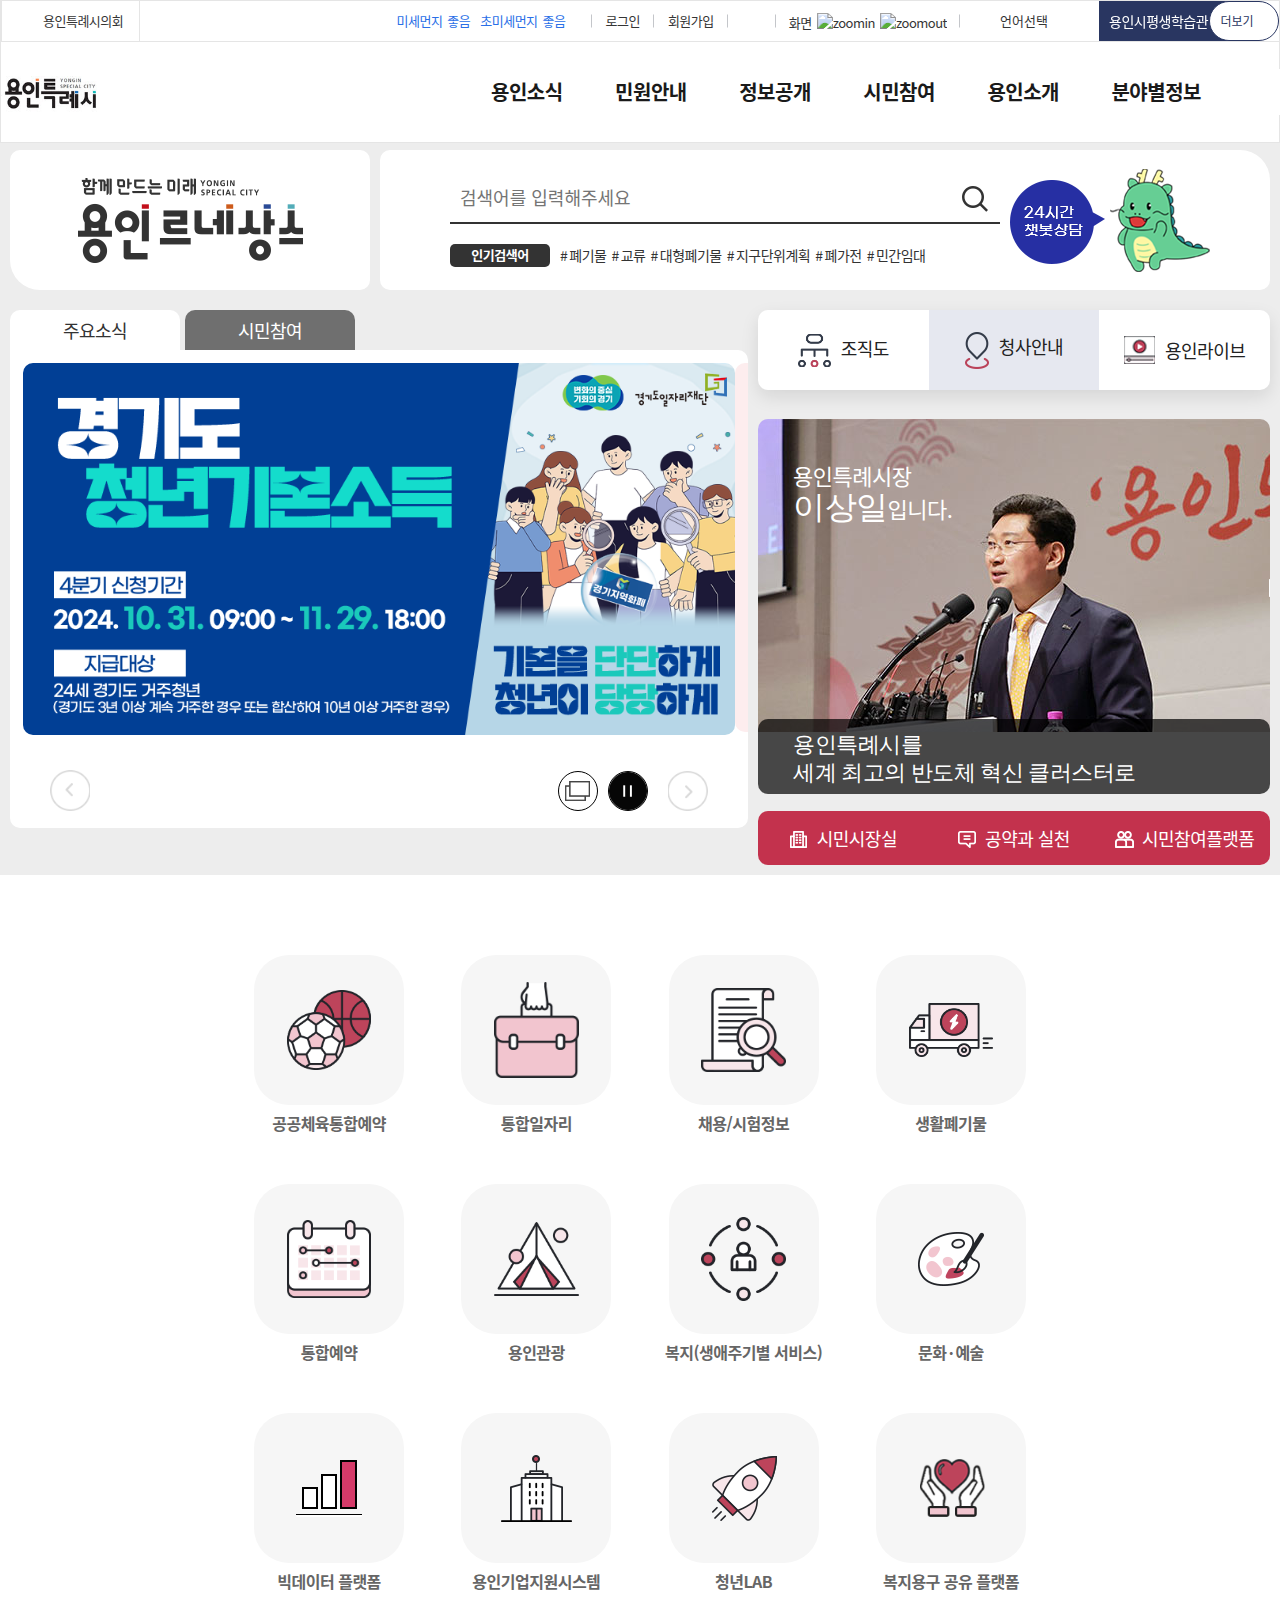
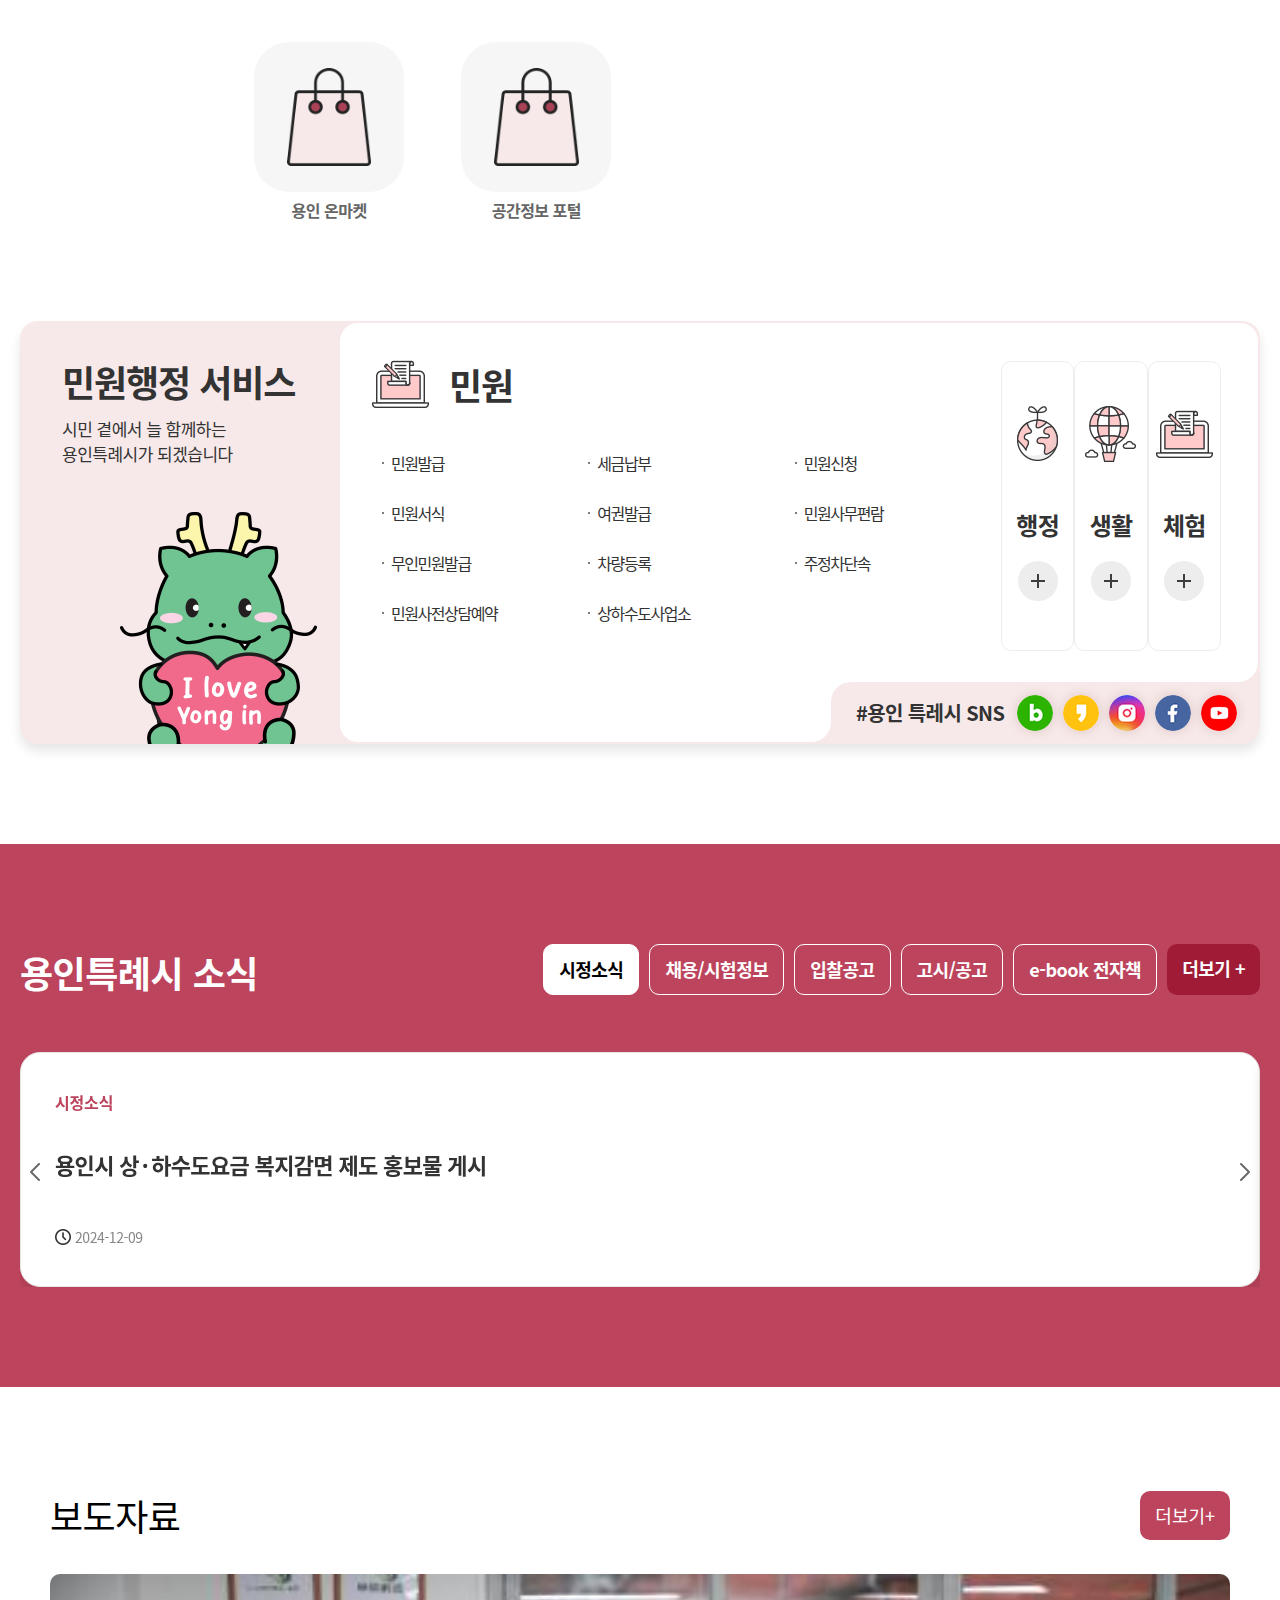
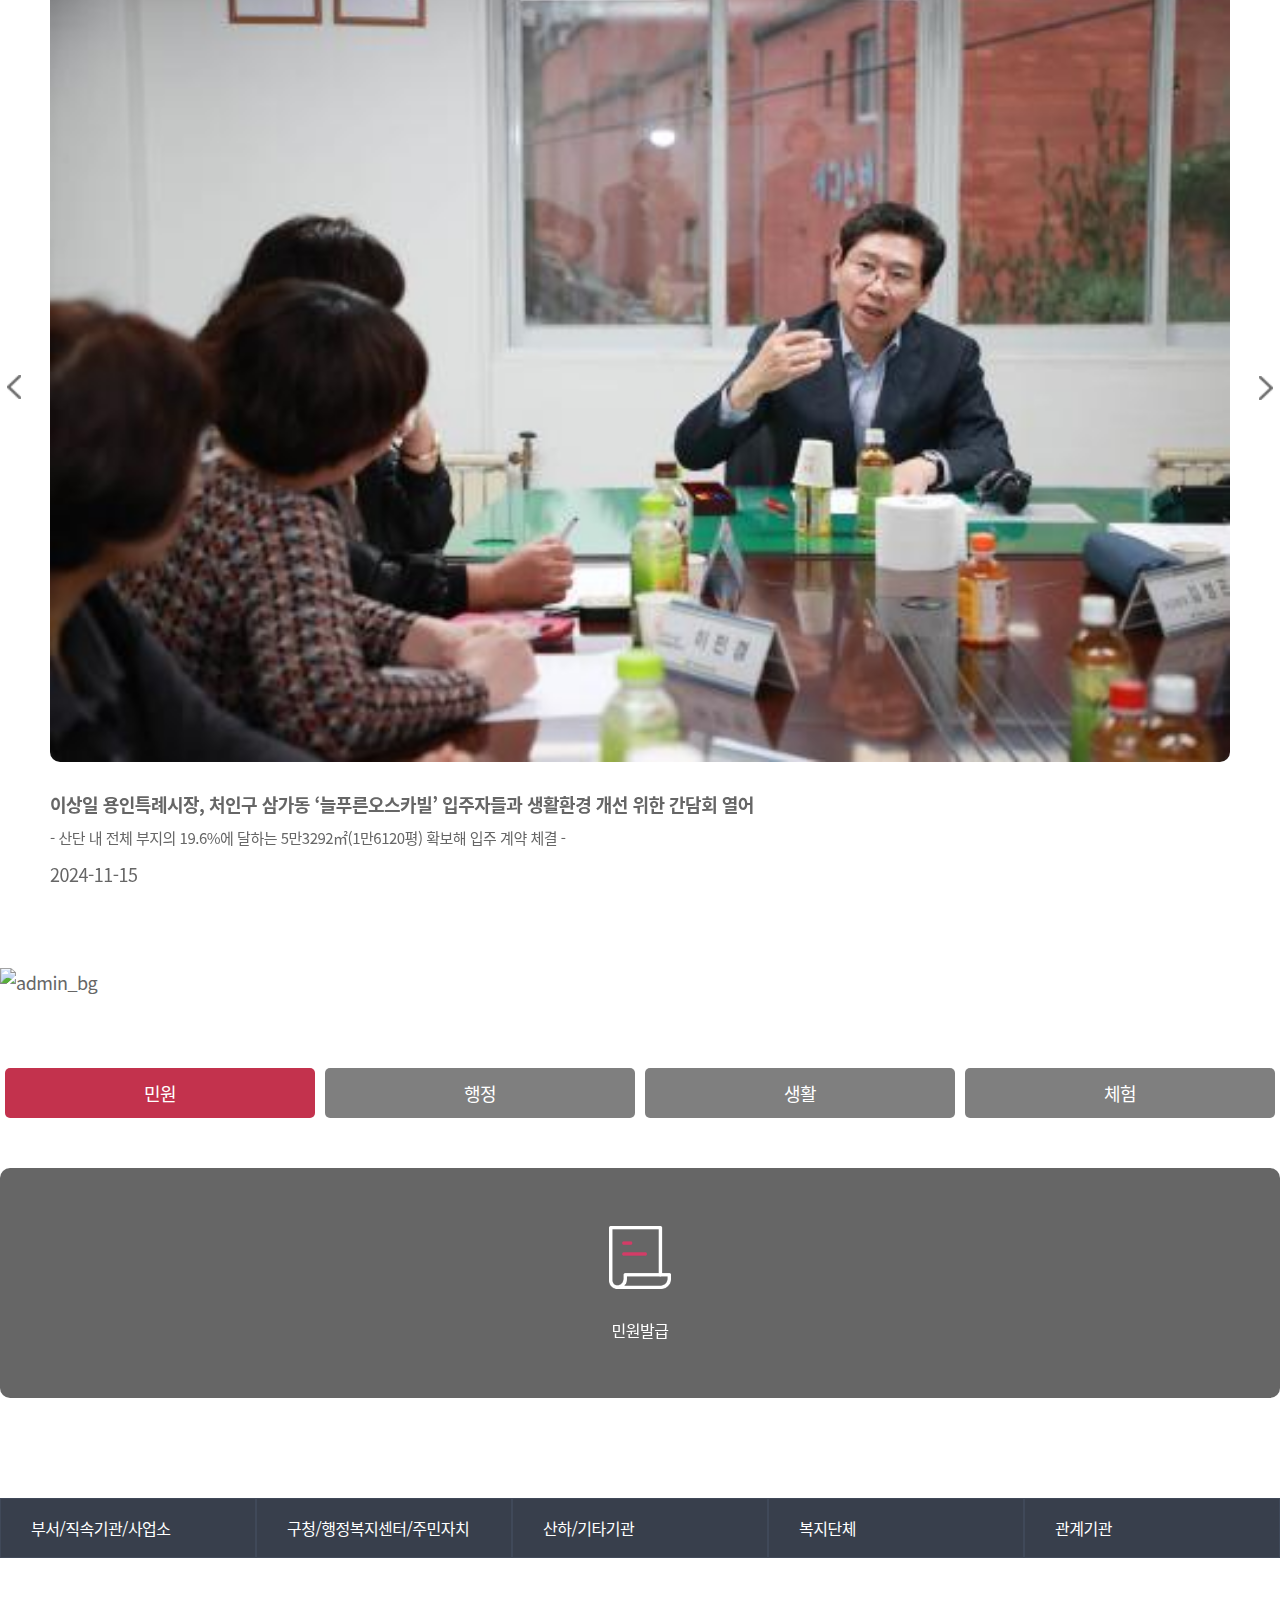
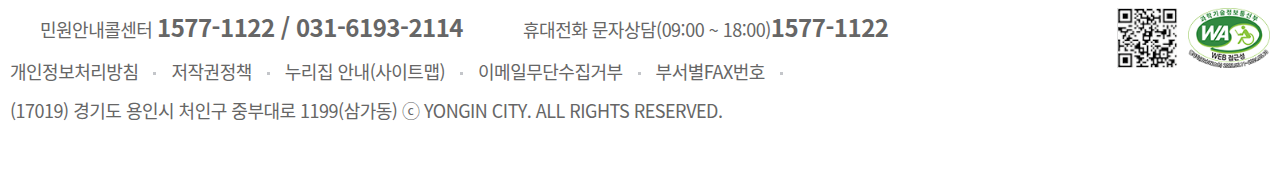
==== commit a752dfef: "good" ====
--- a/index.html
+++ b/index.html
@@ -1030,10 +1030,38 @@
                         <div class="ca-inner">
                             <div class="ca-left">
                                 <h2 class="ca-tit">민원행정 서비스</h2>
-                                <p class="ca-subtit">시민 곁에서 늘 함께하는<br>용인특례시가 되겠습니다</p>
+                                <p class="ca-subtit">시민 곁에서 늘 함께하는<br class="pc-v">용인특례시가 되겠습니다</p>
                                 <img src="./assets/img/ca/ca-img.png" alt="용인마스코트 이미지">
                             </div>
                             <div class="ca-right">
+                                <div class="ca-tab-btn-block-mob">
+                                    <div class="ca-tab-btn-inner-mob">
+                                        <div class="ca-tab-btn-mob acitve" data-info="1">
+                                            <div class="ca-tab-btn-img">
+                                                <img src="./assets/img/ca/complain-ic.png" alt="민원아이콘">
+                                            </div>
+                                            <h3>민원</h3>
+                                        </div>
+                                        <div class="ca-tab-btn-mob" data-info="2">
+                                            <div class="ca-tab-btn-mob-img">
+                                                <img src="./assets/img/ca/admin-ic.png" alt="행정아이콘">
+                                            </div>
+                                            <h3>행정</h3>
+                                        </div>
+                                        <div class="ca-tab-btn-mob" data-info="3">
+                                            <div class="ca-tab-btn-mob-img">
+                                                <img src="./assets/img/ca/life-ic.png" alt="생활아이콘">
+                                            </div>
+                                            <h3>생활</h3>
+                                        </div>
+                                        <div class="ca-tab-btn-mob" data-info="4">
+                                            <div class="ca-tab-btn-mob-img">
+                                                <img src="./assets/img/ca/experience-ic.png" alt="체험아이콘">
+                                            </div>
+                                            <h3>체험</h3>
+                                        </div>
+                                    </div>
+                                </div>
                                 <div class="ca-tab-content">
                                     <ul class="ca-tab-content-list">
                                         <li class="ca-tab-content-item active" data-info="1">
@@ -1226,30 +1254,53 @@
                                                 <img src="./assets/img/ca/admin-ic.png" alt="행정아이콘">
                                             </div>
                                             <h3>민원</h3>
-                                            <!-- <button>플리스버튼</button> -->
+                                            <em class="plus-btn"></em>
                                         </div>
                                         <div class="ca-tab-btn" data-info="2">
                                             <div class="ca-tab-btn-img">
                                                 <img src="./assets/img/ca/life-ic.png" alt="생활아이콘">
                                             </div>
                                             <h3>행정</h3>
-                                            <!-- <button>플리스버튼</button> -->
+                                            <em class="plus-btn"></em>
                                         </div>
                                         <div class="ca-tab-btn" data-info="3">
                                             <div class="ca-tab-btn-img">
                                                 <img src="./assets/img/ca/experience-ic.png" alt="체험아이콘">
                                             </div>
                                             <h3>생활</h3>
-                                            <!-- <button>플리스버튼</button> -->
+                                            <em class="plus-btn"></em>
                                         </div>
                                         <div class="ca-tab-btn" data-info="4">
                                             <div class="ca-tab-btn-img">
                                                 <img src="./assets/img/ca/complain-ic.png" alt="민원아이콘">
                                             </div>
                                             <h3>체험</h3>
-                                            <!-- <button>플리스버튼</button> -->
+                                            <em class="plus-btn"></em>
                                         </div>
                                     </div>
+                                </div>
+                               
+                                <div class="ca-sns-block">
+                                    <i class="deco type01"></i>
+                                    <i class="deco type02"></i>
+                                    <h3 class="ca-sns-tit">#용인 특레시 SNS</h3>
+                                    <ul class="ca-sns-list">
+                                        <li class="sns-item">
+                                            <a href="#" class="sns-link sns-blog"><span class="blind">blog</span> </a>
+                                        </li>
+                                        <li class="sns-item">
+                                            <a href="#" class="sns-link sns-kakao"><span class="blind">kakao</span> </a>
+                                        </li>
+                                        <li class="sns-item">
+                                            <a href="#" class="sns-link sns-instar"><span class="blind">instar</span> </a>
+                                        </li>
+                                        <li class="sns-item">
+                                            <a href="#" class="sns-link sns-fb"><span class="blind">facebook</span> </a>
+                                        </li>
+                                        <li class="sns-item">
+                                            <a href="#" class="sns-link sns-youtube"><span class="blind">youtube</span> </a>
+                                        </li>
+                                    </ul>
                                 </div>
                             </div>
                         </div>
@@ -1699,38 +1750,7 @@
                             </div>
                             <div class="btn next swiper-button-next"><span class="blind">다음</span></div>
                         </div>
-                        <div class="admin-sns-block">
-                            <div class="admin-sns-content">
-                                <h3 class="sns-title"># 용인 특례시 SNS</h3>
-                                <ul class="sns-icon-list">
-                                    <li class="sns-icon-item">
-                                        <a href="#">
-                                            <img src="./assets/img/naver_blog_img.png" alt="네이버블로그링크">
-                                        </a>
-                                    </li>
-                                    <li class="sns-icon-item">
-                                        <a href="#">
-                                            <img src="./assets/img/kakao_img.png" alt="카카오링크">
-                                        </a>
-                                    </li>
-                                    <li class="sns-icon-item">
-                                        <a href="#">
-                                            <img src="./assets/img/instar_img.png" alt="인스타그램링크">
-                                        </a>
-                                    </li>
-                                    <li class="sns-icon-item">
-                                        <a href="#">
-                                            <img src="./assets/img/facebook_img.png" alt="페이스북링크">
-                                        </a>
-                                    </li>
-                                    <li class="sns-icon-item">
-                                        <a href="#">
-                                            <img src="./assets/img/youtube_img.png" alt="유튜브링크">
-                                        </a>
-                                    </li>
-                                </ul>
-                            </div>
-                        </div>
+                   
                     </div>
                 </div>
             </section>
--- a/assets/css/main.css
+++ b/assets/css/main.css
@@ -420,17 +420,20 @@
 /* ca-service */
 .ca-section{
     position: relative;
-     
+    width: 100%;
+    padding: 0 20px;
 }
 .ca-inner{
     display: flex;
-    width: 1400px;
+    max-width: 1400px;
     margin: 0 auto;
     background: #f7e9e9;
     overflow: hidden;
     min-height: 423px;
     border-radius: 18px;
-}
+    box-shadow: 0px 7px 12px rgba(0, 0, 0, 0.1);
+}
+
 .ca-inner .ca-left{
     position: relative;
     width: 310px;
@@ -472,7 +475,10 @@
     padding: 2px 2px 2px 0;
     vertical-align: top;
 }
-.ca-inner .ca-right .ca-tab-content{}
+.ca-tab-btn-block-mob{display: none;}
+.ca-tab-content{
+    background: #ccc;
+}
 .ca-tab-content-list{
 }
 .ca-tab-content-item{
@@ -576,8 +582,8 @@
 }
 .ca-tab-btn-inner{
     display: flex;
-    align-items: center;
     text-align: center;
+    overflow: hidden;
 }
 .ca-tab-btn-img{
     display: flex;
@@ -587,41 +593,171 @@
     height: 100%;
 }
 .ca-tab-btn-inner .ca-tab-btn{
+    position: relative;
     display: flex;
     flex-direction: column;
-    gap: 20px;
-    position: relative;
     z-index: 2;
     width: 100%;
-    min-height: 260px;
-    padding: 114px 0 116px;
+    height: 290px;
     font-size: 24px;
     color: #333;
-    line-height: 30px;
     letter-spacing: -0.03em;
     font-weight: 600;
-    /* vertical-align: top; */
-    /* transition: font-size 200ms ease; */
-}
+    cursor: grab;
+}
+
 .ca-tab-btn-inner .ca-tab-btn.active{
     display: none;
 }
+
 .ca-tab-btn-inner .ca-tab-btn::before{
+    content: '';
     display: block;
     position: absolute;
     top: 0;left: 0;
     width: 100%;
     height: 100%;
     border-radius: 10px;
-    content: '';
     z-index: 0;
     border: 1px solid #ededed;
 }
-.ca-tab-btn-inner .ca-tab-btn img{
+.ca-tab-btn-inner .ca-tab-btn img{ 
+}
+.ca-tab-btn-inner .ca-tab-btn h3{
+    font-size: 24px;
+    color: #333;
+    height: 100%;
+}
+.ca-tab-btn-inner .ca-tab-btn .plus-btn{
+    display: block;
+    position: absolute;
+    bottom: 50px;
+    left: calc(50% - 20px);
+    width: 40px;
+    height: 40px;
+    background: #ededed;
+    border-radius: 100%;
+}
+.ca-tab-btn-inner .ca-tab-btn .plus-btn::before{
+    top: calc(50% - 1px);
+    left: calc(50% - 7px);
+    width: 14px;
+    height: 2px;
+    display: block;
+    position: absolute;
+    background-color: #3e3e3e;
+    content: '';
+    transition: background-color 500ms ease;
+}
+.ca-tab-btn-inner .ca-tab-btn .plus-btn::after{
+    top: calc(50% - 7px);
+    left: calc(50% - 1px);
+    width: 2px;
+    height: 14px;
+    display: block;
+    position: absolute;
+    background-color: #3e3e3e;
+    content: '';
+    transition: background-color 500ms ease;
+}
+
+
+.ca-sns-block{
+    position: absolute;
+    bottom: 0;right: 0;
+    background: #f7e9e9;
+    display: flex;
+    justify-content: space-between;
+    align-items: center;
+    z-index: 3;
+    width: 429px;
+    padding: 13px 23px 13px 25px;
+    border-radius: 20px 0 20px 0;
+}
+.ca-sns-tit{
+    display: inline-block;
+    position: relative;
+    font-size: 20px;
+    color: #333;
+    line-height: 36px;
+    letter-spacing: -0.03em;
+    font-weight: 800;
+    vertical-align: top;
+}
+.ca-sns-list{
+    display: flex;
+    gap: 10px;
+}
+.sns-link{
+    display: block;
+    width: 36px;
+    height: 36px;   
+    border-radius: 100%;
+    box-shadow: 0px 0px 12px rgba(93, 14, 14, 0.15);
+    background: url(../img/ca/sp-sns.png) no-repeat;
+}
+.sns-blog{ background-position: calc(-36px * 0) top; }
+.sns-kakao{ background-position: calc(-36px * 1) top; }
+.sns-instar{ background-position: calc(-36px * 2) top; }
+.sns-fb{ background-position: calc(-36px * 3) top; }
+.sns-youtube{ background-position: calc(-36px * 4) top; }
+
+.ca-sns-block .deco{
+    display: block;
+    position: absolute;
+    width: 20px;
+    height: 20px;
+    background: #f7e9e9;
+    overflow: hidden;
+}
+.ca-sns-block .deco::before{
+    display: block;
+    position: absolute;
+    width: 40px;
+    height: 40px;
+    background: #fff;
+    border-radius: 100%;
+    content: '';
+}
+.ca-sns-block .deco.type01{
+    bottom: 0;
+    right: 100%;
+}
+.ca-sns-block .deco.type01::before{
+    top: -22px;
+    left: -20px;
+}
+.ca-sns-block .deco.type02{
+    bottom: 100%;
+    left: calc(100% - 20px);
+}
+.ca-sns-block .deco.type02::before{
+    top: -20px;
+    left: -22px;
+}
+
+.ca-tab-btn-block-mob{
+    height: 100%;
+}
+.ca-tab-btn-block-mob .ca-tab-btn-inner-mob{
+    display: flex;
+    align-items: center;
+    justify-content: space-between;
+    border-radius: 20px;
     
 }
-.ca-tab-btn-inner .ca-tab-btn h3{}
-.ca-tab-btn-inner .ca-tab-btn button{}
+.ca-tab-btn-mob{
+    display: flex;
+    align-items: center;
+    justify-content: center;
+    flex-direction: column;
+    width: 100%;
+    padding: 20px 0;
+    border-radius: 20px 20px 0 0;
+}
+.ca-tab-btn-mob.active{ background: #fff; }
+
+
 /* news-area css */
 .news-area{
     position: relative;
@@ -926,25 +1062,6 @@
     right: 0;
     background: url("https://www.yongin.go.kr/resources/user_renewal/www/images/home/ico_swiper_right.png") center/15px 27px no-repeat;
 }
-.admin-sns-block{ margin-top: 50px; }
-.admin-sns-block .admin-sns-content{
-    display: flex;
-    align-items: center;
-    justify-content: flex-end;
-    width: max-content;
-    gap: 30px;
-    padding: 10px;
-    border-radius: 10px;
-    background: rgba(0, 0, 0, 0.6);    
-}
-.admin-sns-block .admin-sns-content .sns-title{
-    font-size: 22px;
-    font-weight: normal;
-    color: #fff;
-}
-.admin-sns-block .admin-sns-content .sns-icon-list{ display: flex; gap: 10px; }
-.admin-sns-block .admin-sns-content .sns-icon-item a img{ width: 40px; height: 40px; }
-
 /* footer css */
 .footer{ position: relative; }
 .familysite-block{
@@ -1059,8 +1176,42 @@
     .contentBanner-group{ flex-direction: column; }
     .footer-content{ flex-direction: column; }
     .contentSearch-group .search-block{ padding: 10px 30px 10px 30px; }
+
+    .ca-inner .ca-left{
+        padding: 20px;
+    }
+    .ca-tab-content-item{
+        padding: 20px;
+        width: 450px;
+    }
+    .ca-tab-btn-block{
+        padding: 10px 10px 50px 450px;
+
+    }
 }
 @media (max-width:970px) {
+    .ca-inner{ flex-direction: column; }
+    .ca-inner .ca-left{
+        width: 100%;
+        min-height: 100px;
+    }
+    .ca-inner .ca-right{ width: calc(100% - 0px); }
+    .ca-inner .ca-left .ca-subtit .pc-v{ display: none; }
+    .ca-inner .ca-left img{
+        top: -5%;
+        left: auto;
+        right: 0;
+        width: 138px;
+        height: 177px;
+        transform: scale(0.6);
+    }
+    .ca-tab-content-item{
+        border-radius: 20px;
+    }
+    .ca-sns-block{
+        width: 100%;
+        padding: 0;
+    }
     .contentSearch-group .yongin-banner{ display: none; }  
     .chatbot-area{ display: none; }
     .ai-area{ display: none; }
@@ -1070,7 +1221,6 @@
         border: none;
         padding: 5px;
         font-size: 15px;
-
     }
     .footer-content .footer-item .call-num span:nth-child(2),
     .call-num02 strong
@@ -1086,6 +1236,38 @@
     .footer-content .footer-item address{ font-size: 12px; }
 }
 @media (max-width:768px) {
+
+    .ca-inner .ca-right{
+        display: flex;
+        flex-direction: column;
+        min-height: 380px;
+        padding: 0 20px;
+    }
+    .ca-tab-content-item .ca-item-menu-item .ca-item-menu-link{
+        display: block;
+        padding: 0px;
+    }
+    .ca-tab-btn-block{ display: none; }
+    .ca-tab-btn-block-mob{display: block;}
+    .ca-tab-content-item .ca-item-tit{display: none;}
+    .ca-tab-content-item{
+        padding: 10px;
+        height: 100%;
+        width: 100%;
+        margin-top: 110px;
+        background: #fff;
+    }
+    .ca-sns-block .deco{ display: none; }
+    .ca-tab-btn{
+        display: flex;
+        flex-direction: column;
+    }
+    .ca-tab-content-item .ca-item-menu-list{
+        display: grid;
+        grid-template-columns: repeat(3,1fr);
+        grid-template-rows: repeat(4,auto);
+    }
+    .ca-sns-block{ padding: 5px 23px 5px 25px; }
     .container{ position: relative; margin-top: 100px; }
     .hottag-block{ display: none; }
     .service-list{ grid-template-columns: repeat(2,1fr); }
@@ -1106,13 +1288,24 @@
     .footer-inner .familysite-item .familysite-item-link{ padding-left: 0px; }
     .footer-inner .familysite-item .familysite-item-link h3::after{ display: none; }
     /* news-area css */
-    .admin-sns-block .admin-sns-content{
-        flex-direction: column;
-    }
+   
     .footer-content .footer-item{ display: flex; gap: 5px; }
 }
 
 @media (max-width:500px) {
+    /* ca css */
+    .ca-section{ padding: 0 10px; }
+    .ca-inner .ca-left img{ display: none; }
+    .ca-inner .ca-left .ca-tit{ font-size: 28px; }
+    .ca-inner .ca-left .ca-subtit{
+        font-size: 18px;
+        margin: 0;
+    }
+    .ca-tab-content-item .ca-item-menu-item .ca-item-menu-link em{ font-size: 12px; }
+    .ca-sns-tit{ font-size: 12px; }
+    .ca-sns-block{ padding:0px 5px}
+    .ca-sns-list{ gap: 2px; }
+    
     .contentSearch-group .search-block{ padding: 10px; }
     .mayor-mid-block .section-title{
         top: 20px;
--- a/assets/css/layout.css
+++ b/assets/css/layout.css
@@ -276,7 +276,7 @@
     max-width: 1400px;
     margin: 0 auto;
 }
-
+.logo__img{ min-width: 100px; }
 .header__nav{
     display: flex;
     align-items: center;
